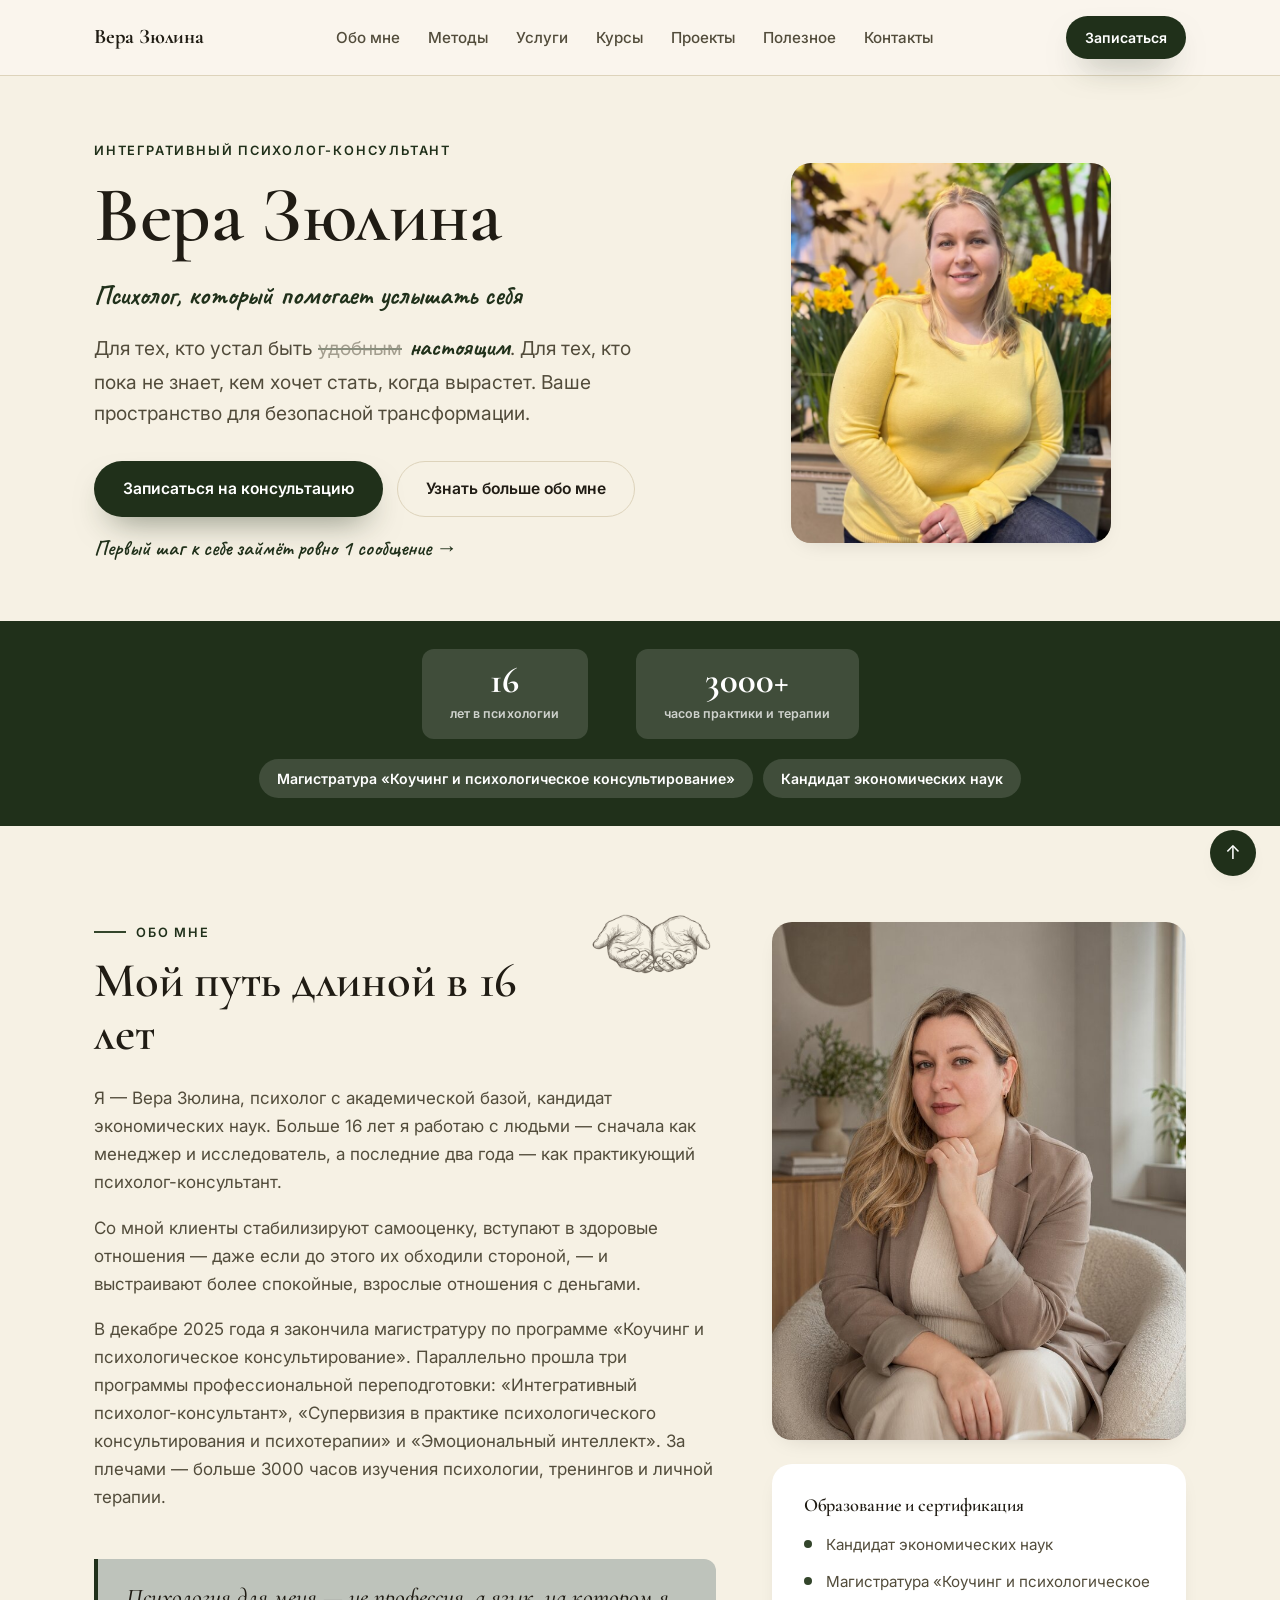
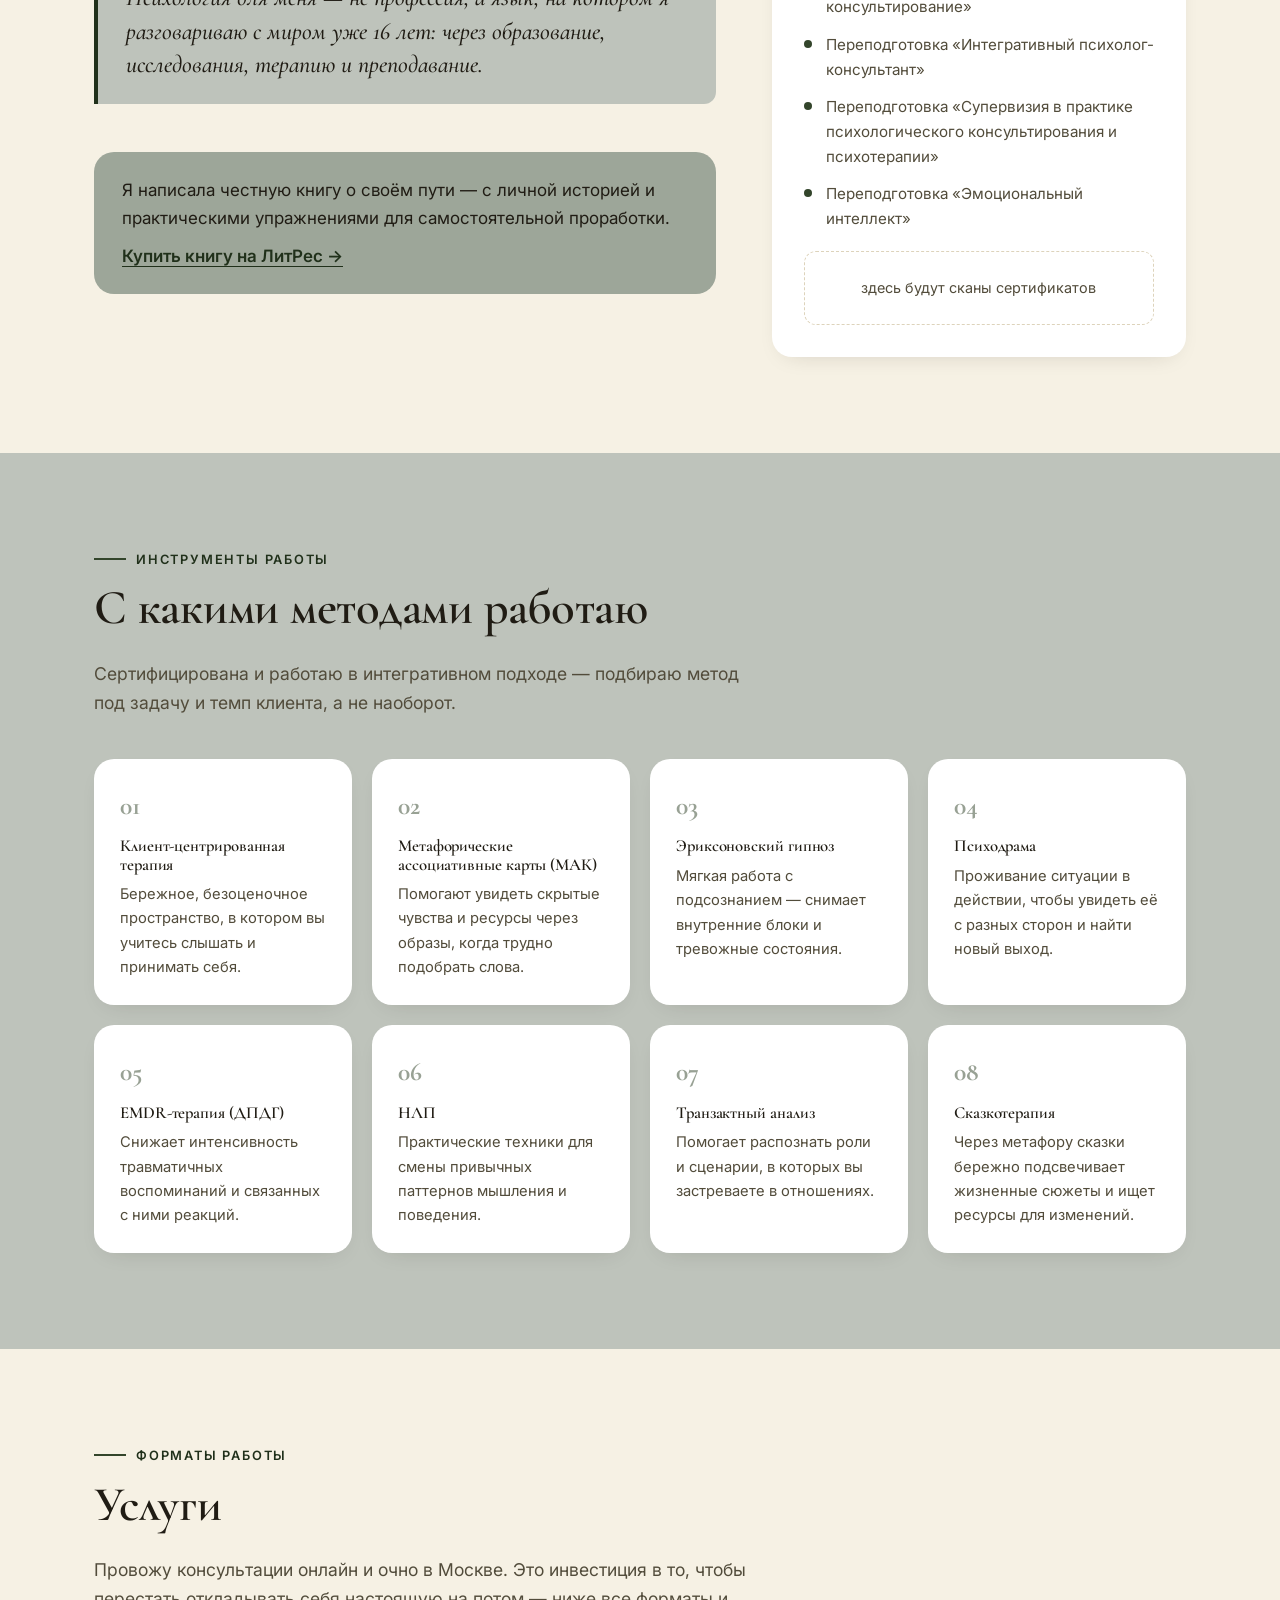
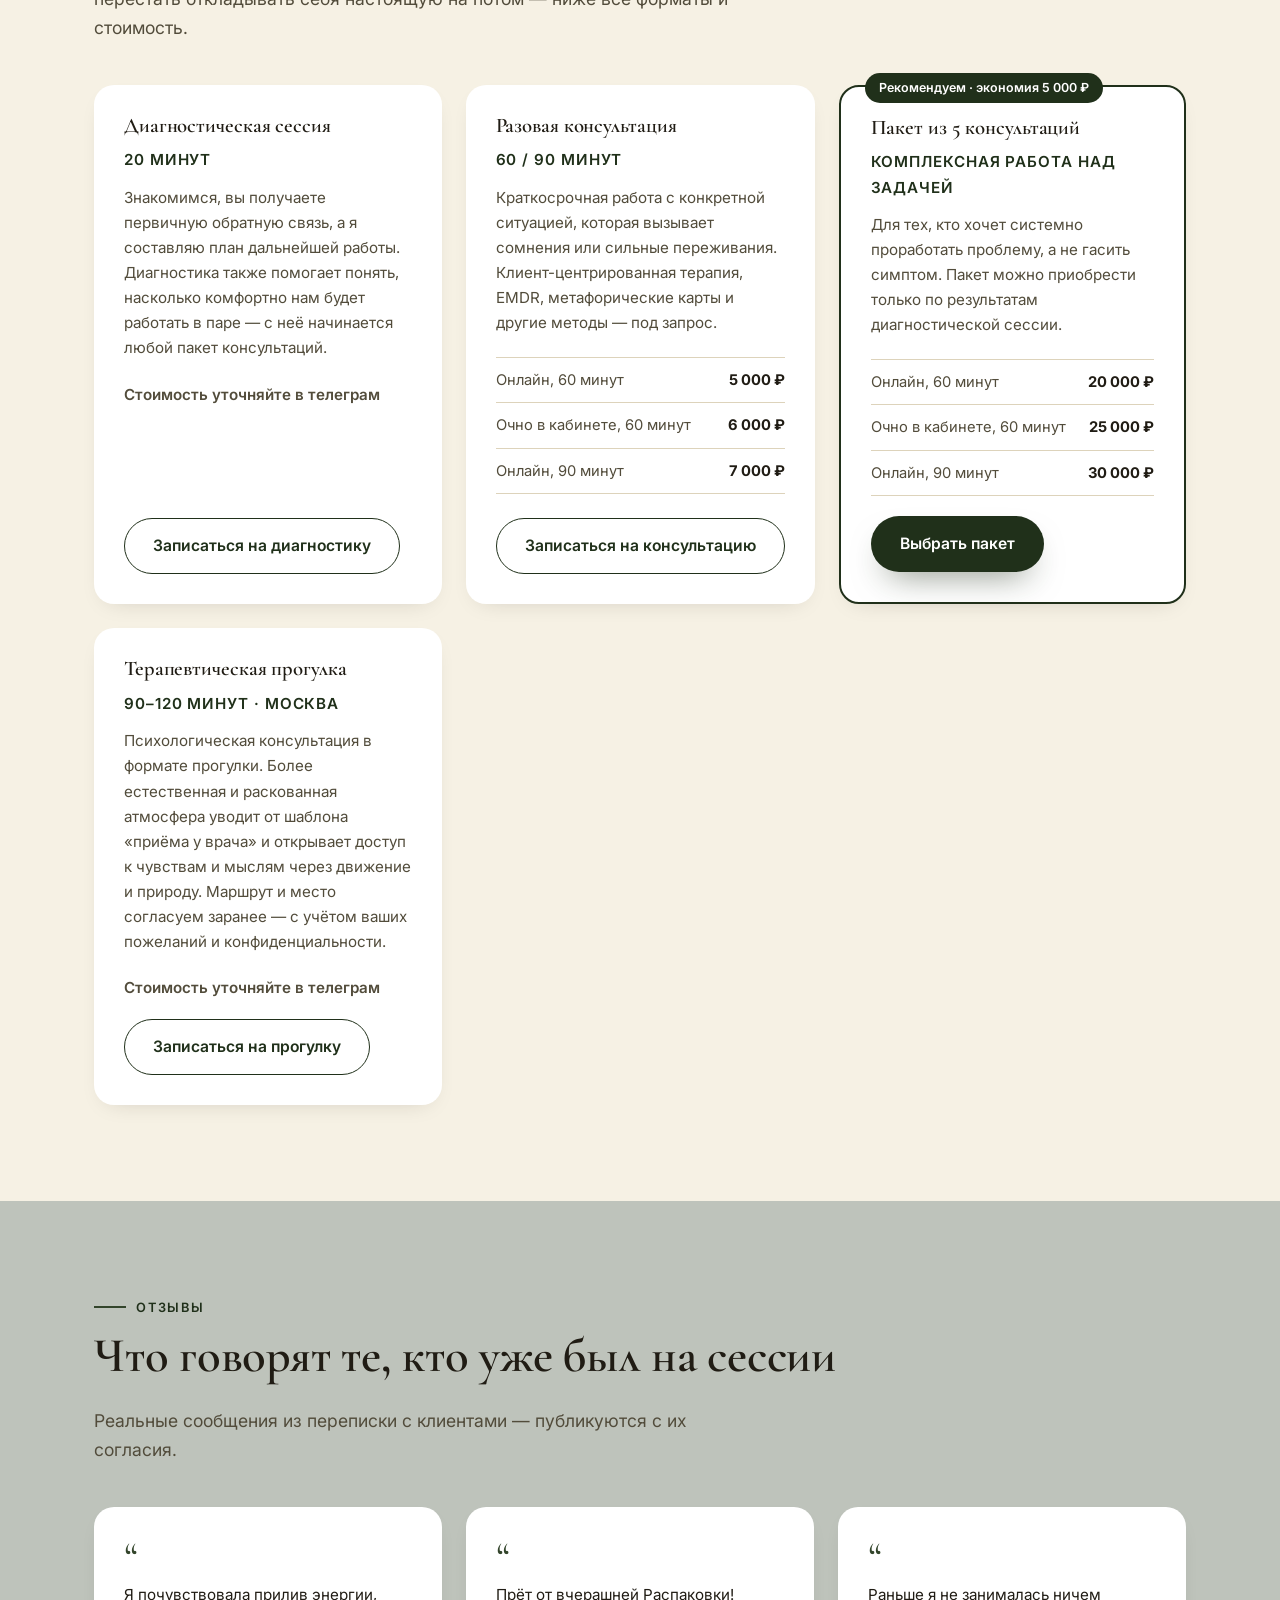
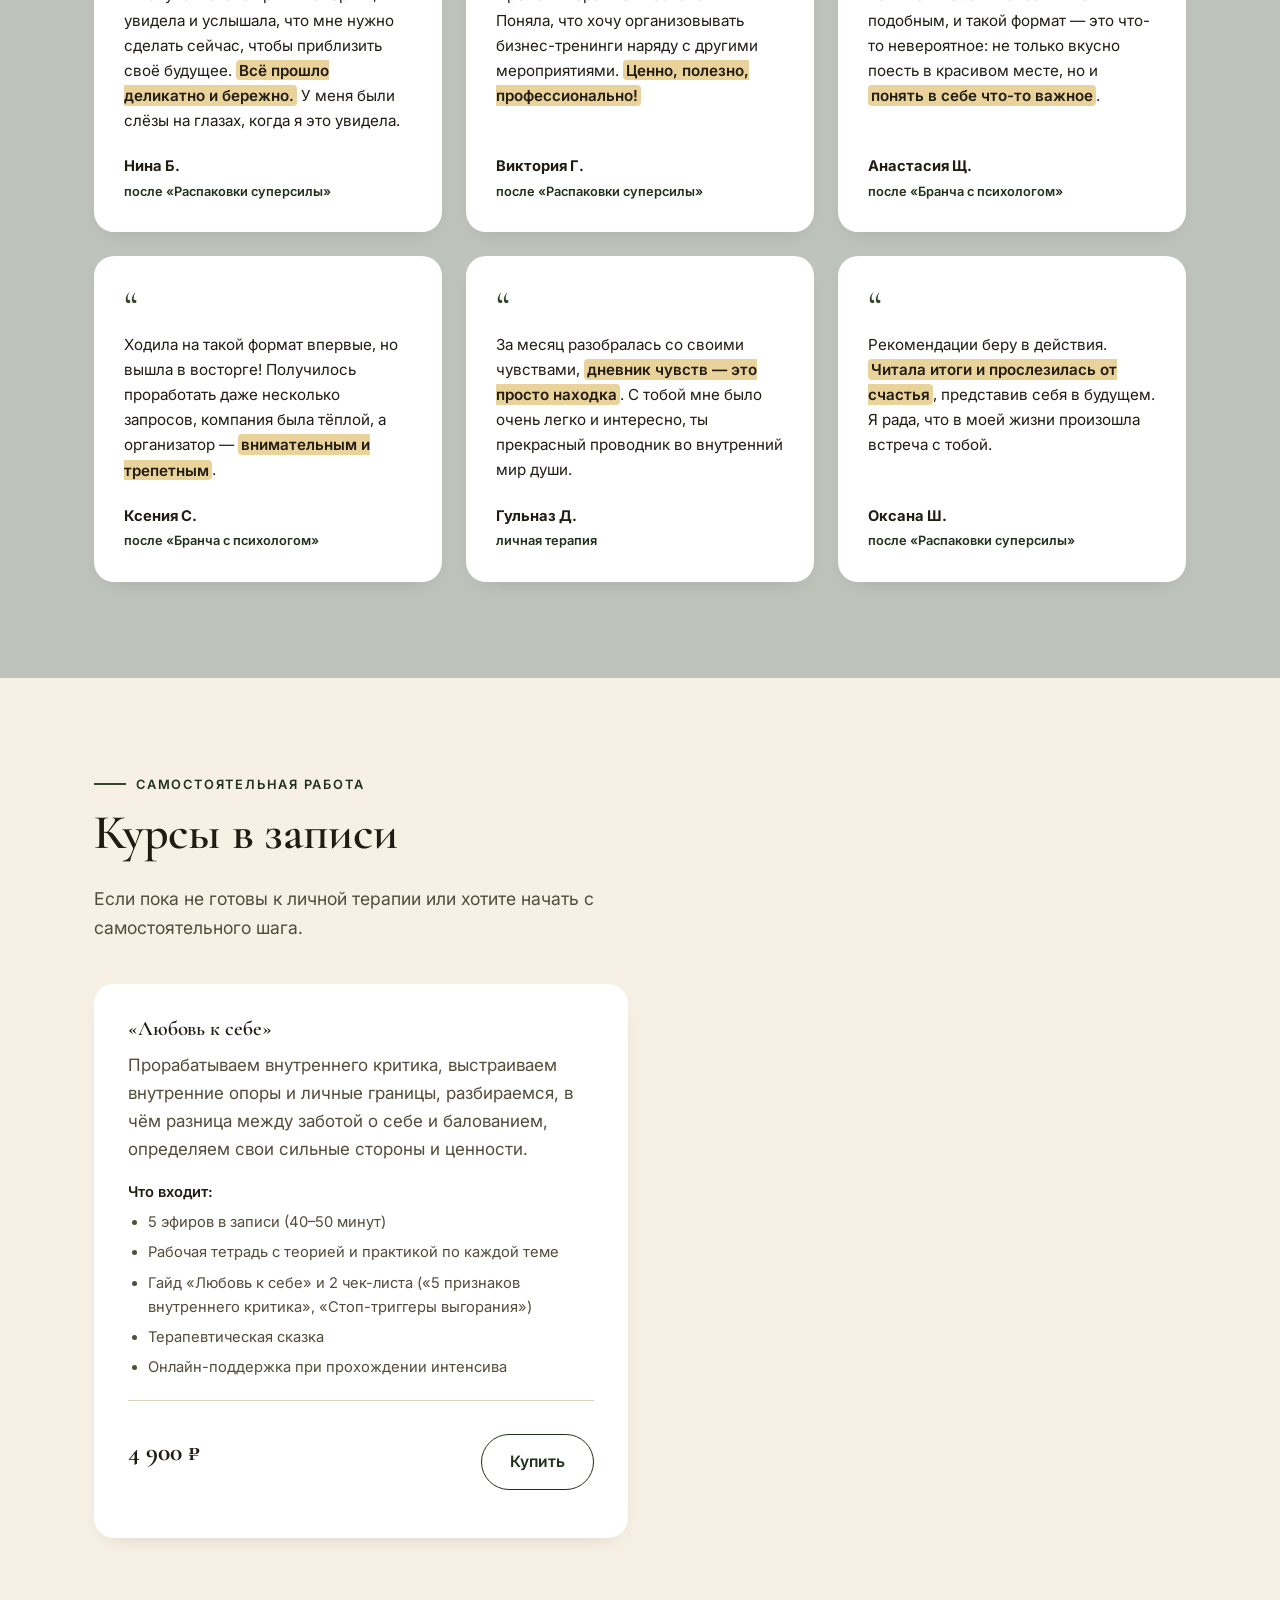
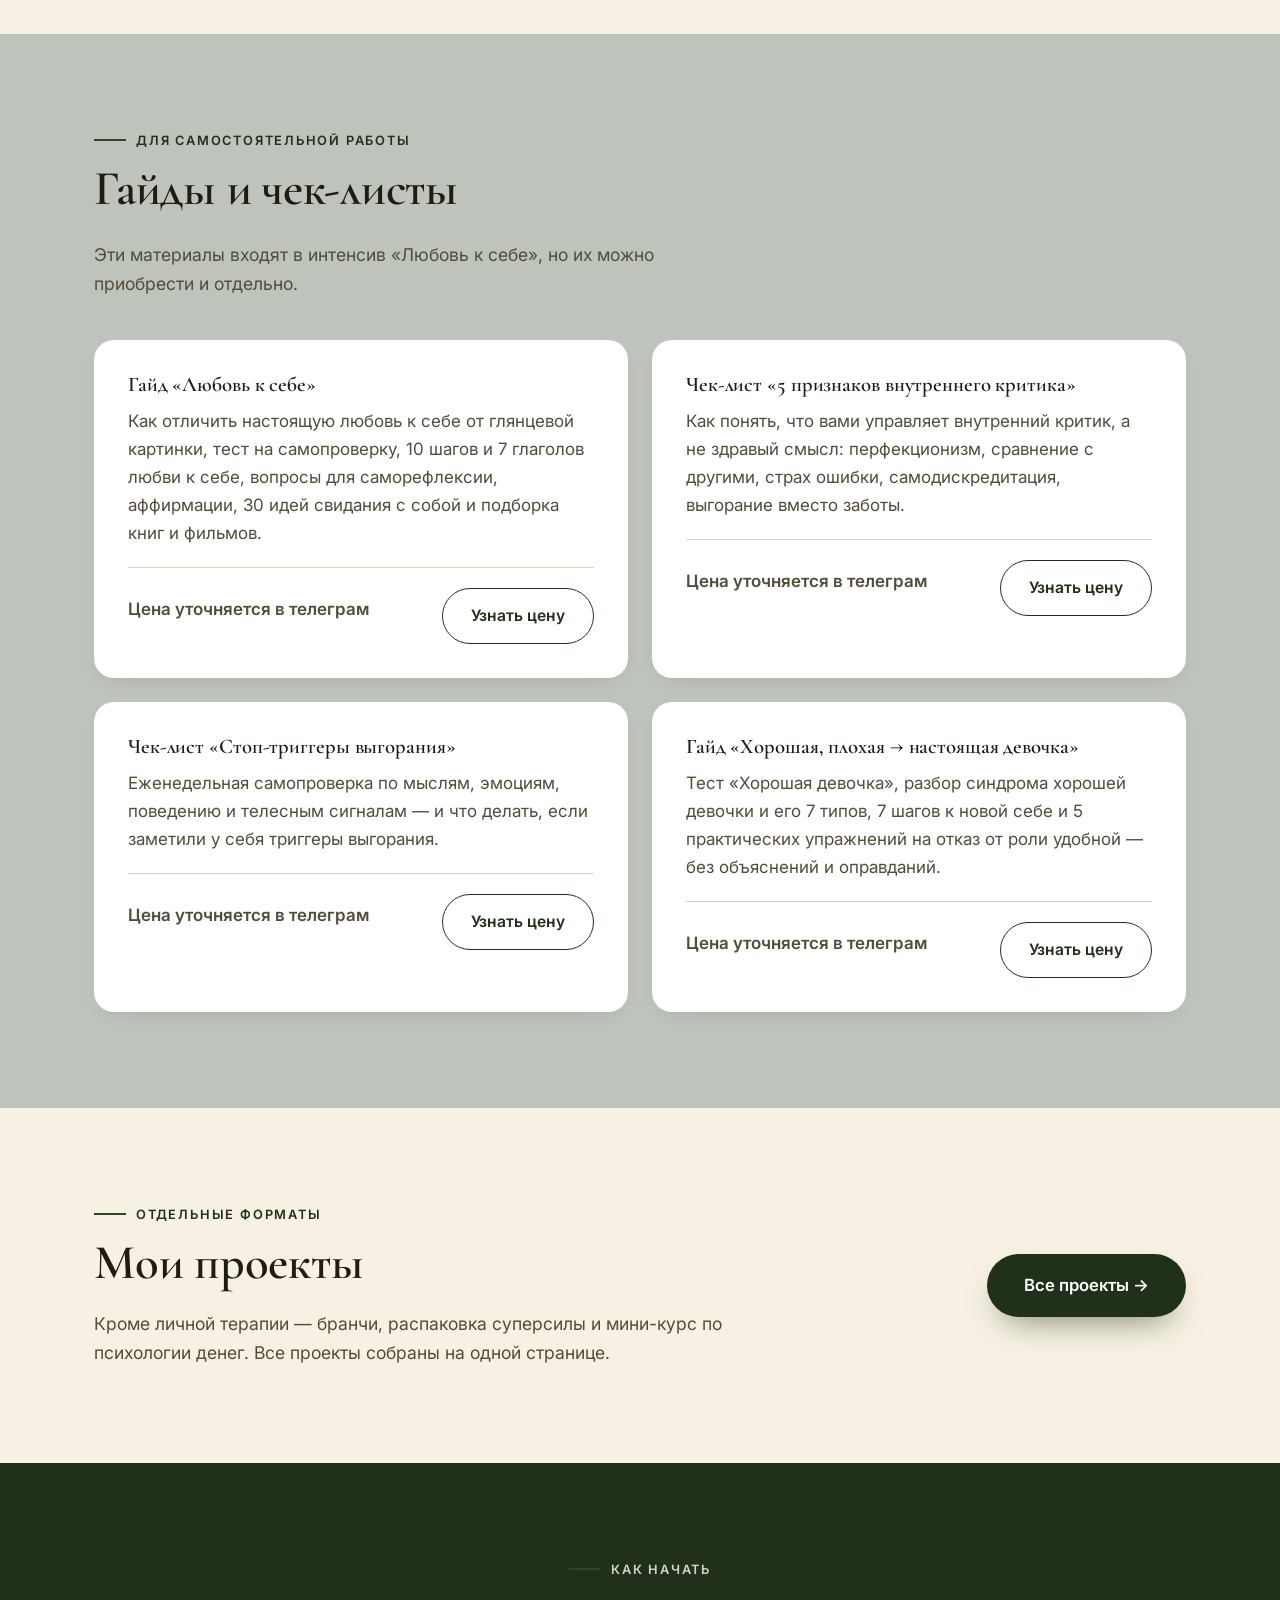
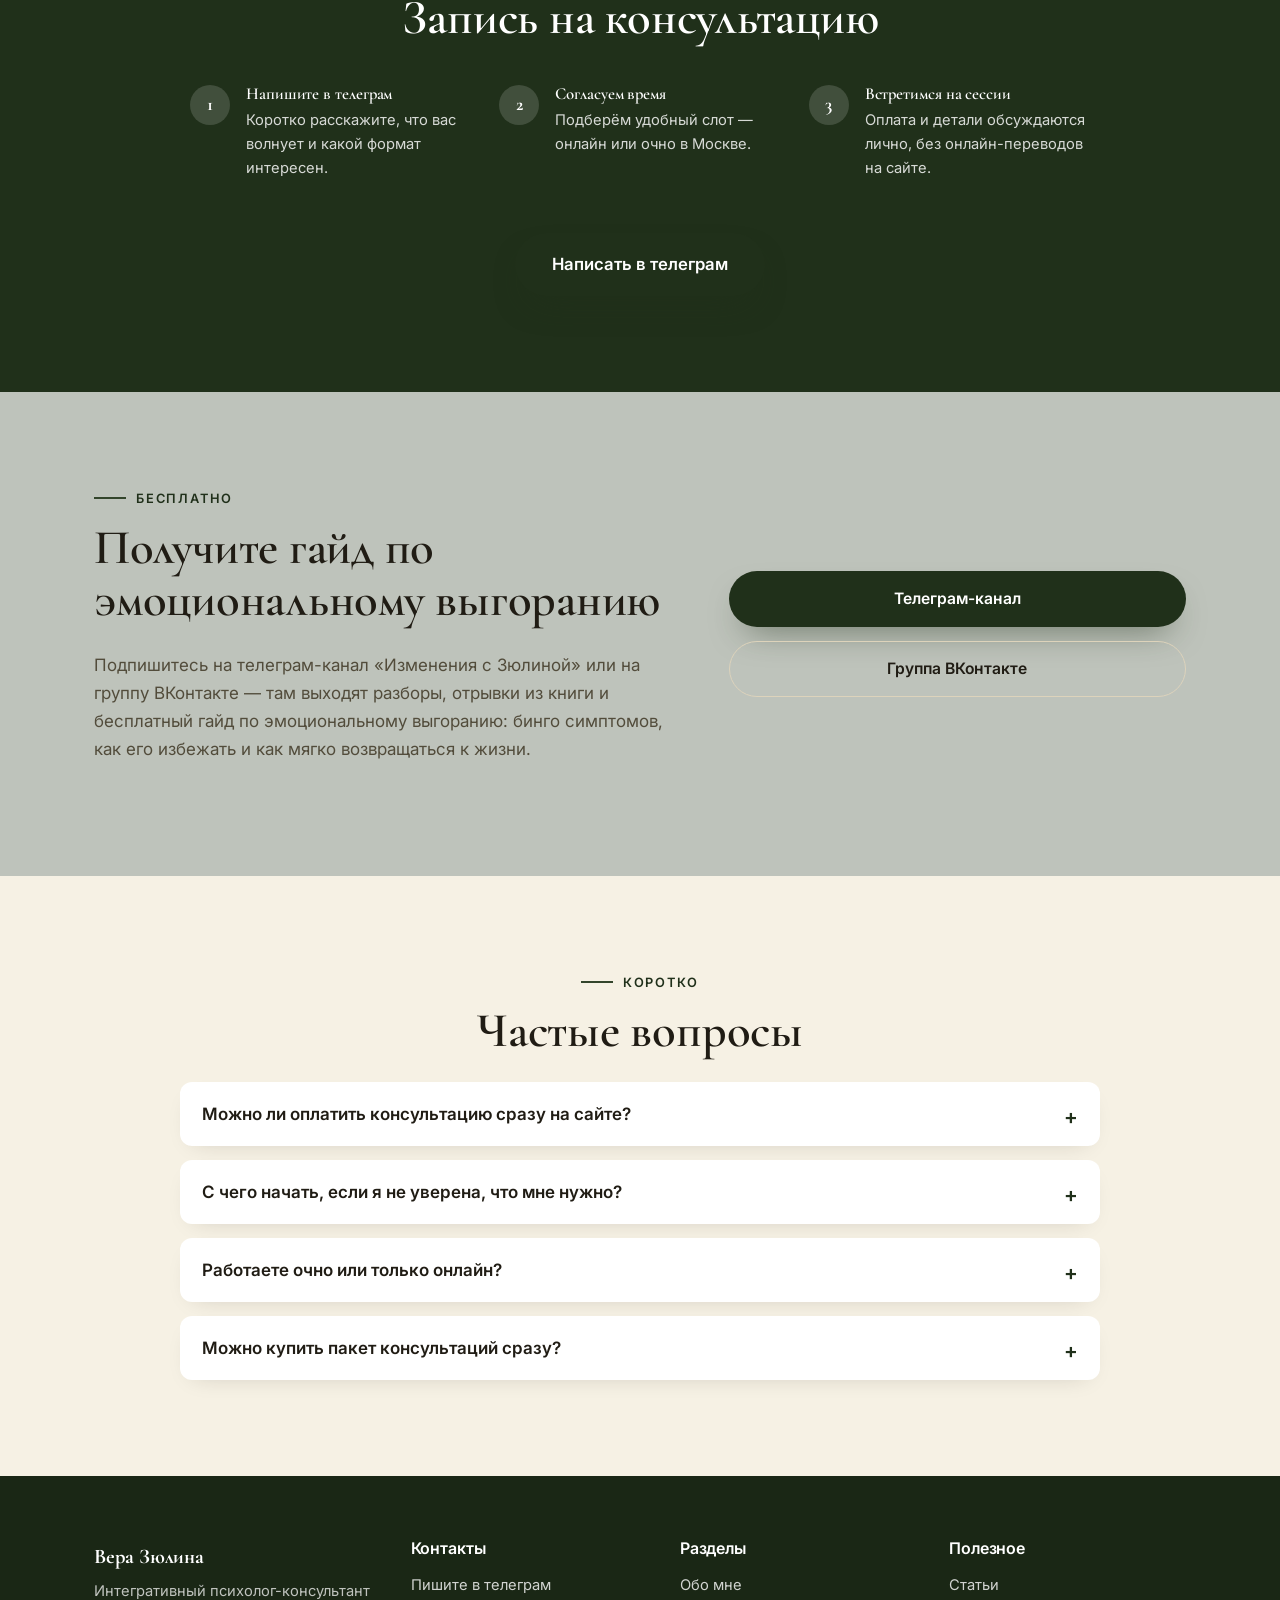
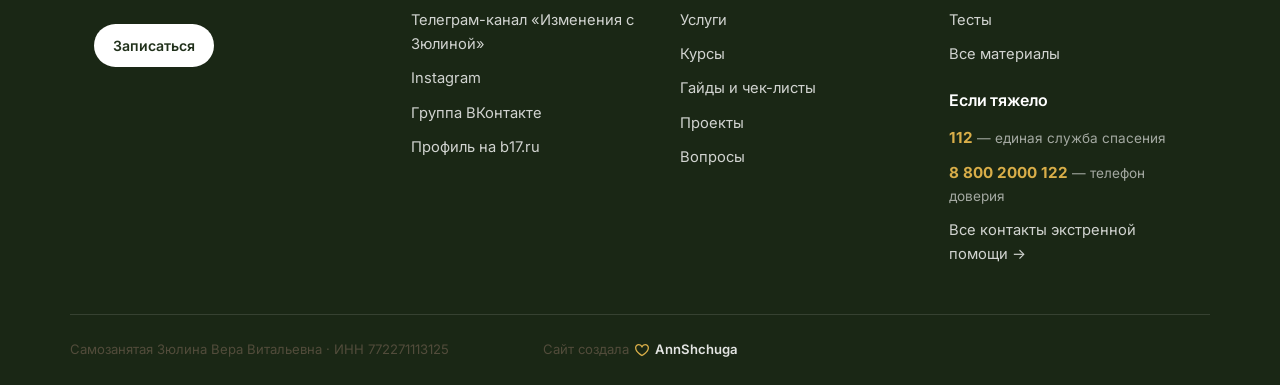
==== index.html @ 2ebc5155 "Adopt structural moves from Alexander Bortnyak's site, in our palette Client's favorite reference (a" ====
<!DOCTYPE html>
<html lang="ru">
<head>
<meta charset="UTF-8">
<meta name="viewport" content="width=device-width, initial-scale=1.0">
<title>Вера Зюлина — интегративный психолог-консультант</title>
<meta name="description" content="Вера Зюлина — интегративный психолог-консультант. Для тех, кто устал быть удобным и хочет быть настоящим. Консультации, курсы, бранчи с психологом.">
<link rel="icon" href="data:image/svg+xml,%3Csvg xmlns='http://www.w3.org/2000/svg' viewBox='0 0 64 64'%3E%3Ccircle cx='32' cy='32' r='32' fill='%23b9c2a7'/%3E%3Ctext x='32' y='42' font-family='Georgia,serif' font-size='26' fill='%233f3629' text-anchor='middle'%3E%D0%92%D0%97%3C/text%3E%3C/svg%3E">
<link rel="preconnect" href="https://fonts.googleapis.com">
<link rel="preconnect" href="https://fonts.gstatic.com" crossorigin>
<link href="https://fonts.googleapis.com/css2?family=Cormorant+Garamond:ital,wght@0,400;0,500;0,600;0,700;1,400;1,500;1,600&family=Inter:wght@400;500;600;700;800&family=Caveat:wght@500;600;700&display=swap" rel="stylesheet">
<link rel="stylesheet" href="css/style.css">
</head>
<body>
<span id="top" aria-hidden="true"></span>

<a class="skip-link" href="#main">Перейти к содержанию</a>

<header class="site-header">
  <div class="wrap header-inner">
    <a class="logo" href="#top">Вера Зюлина</a>

    <nav class="main-nav" id="mainNav">
      <a href="#about">Обо мне</a>
      <a href="#methods">Методы</a>
      <a href="#services">Услуги</a>
      <a href="#courses">Курсы</a>
      <a href="projects/">Проекты</a>
      <a href="useful/">Полезное</a>
      <a href="#contacts">Контакты</a>
    </nav>

    <a class="btn btn-primary btn-small header-cta" href="https://t.me/vera_ziulina" target="_blank" rel="noopener">Записаться</a>

    <button class="nav-toggle" id="navToggle" aria-label="Открыть меню" aria-expanded="false" aria-controls="mainNav">
      <span></span><span></span><span></span>
    </button>
  </div>
</header>

<main id="main">

  <!-- HERO -->
  <section class="hero">
    <div class="wrap hero-inner">
      <div class="hero-text">
        <p class="eyebrow">Интегративный психолог-консультант</p>
        <h1>Вера Зюлина</h1>
        <p class="hero-subtitle">Психолог, который помогает услышать себя</p>
        <p class="hero-lead">
          Для тех, кто устал быть <s class="word-strike">удобным</s>
          <span class="word-handwritten">настоящим</span>.
          Для тех, кто пока не знает, кем хочет стать, когда вырастет.
          Ваше пространство для безопасной трансформации.
        </p>
        <div class="hero-actions">
          <a class="btn btn-primary" href="https://t.me/vera_ziulina" target="_blank" rel="noopener">Записаться на консультацию</a>
          <a class="btn btn-ghost" href="#about">Узнать больше обо мне</a>
        </div>
        <p class="hero-micro">Первый шаг к себе займёт ровно 1 сообщение →</p>
      </div>
      <div class="hero-visual" aria-hidden="true">
        <div class="hero-blob"></div>
        <div class="hero-photo-frame">
          <img class="hero-photo" src="img/vera-hero.jpg" alt="Вера Зюлина">
        </div>
      </div>
    </div>

    <div class="trust-strip">
      <div class="wrap trust-inner">
        <div class="stat-item">
          <span class="stat-num">16</span>
          <span class="stat-label">лет в психологии</span>
        </div>
        <div class="stat-item">
          <span class="stat-num">3000+</span>
          <span class="stat-label">часов практики и терапии</span>
        </div>
        <div class="trust-credentials">
          <span>Магистратура «Коучинг и психологическое консультирование»</span>
          <span>Кандидат экономических наук</span>
        </div>
      </div>
    </div>
  </section>

  <!-- ABOUT -->
  <section class="section" id="about">
    <div class="wrap about-grid">
      <div class="about-text">
        <img src="img/illustrations/hands.png" alt="" class="section-illustration" aria-hidden="true">
        <p class="section-eyebrow">Обо мне</p>
        <h2>Мой путь длиной в 16 лет</h2>
        <p>
          Я — Вера Зюлина, психолог с академической базой, кандидат экономических наук.
          Больше 16 лет я работаю с людьми — сначала как менеджер и исследователь,
          а последние два года — как практикующий психолог-консультант.
        </p>
        <p>
          Со мной клиенты стабилизируют самооценку, вступают в здоровые отношения — даже если
          до этого их обходили стороной, — и выстраивают более спокойные, взрослые отношения
          с деньгами.
        </p>
        <p>
          В декабре 2025 года я закончила магистратуру по программе «Коучинг и психологическое
          консультирование». Параллельно прошла три программы профессиональной переподготовки:
          «Интегративный психолог-консультант», «Супервизия в практике психологического
          консультирования и психотерапии» и «Эмоциональный интеллект». За плечами — больше
          3000 часов изучения психологии, тренингов и личной терапии.
        </p>

        <blockquote class="pull-quote">
          Психология для меня — не профессия, а язык, на котором я разговариваю с миром
          уже 16 лет: через образование, исследования, терапию и преподавание.
        </blockquote>

        <div class="book-teaser">
          <p>
            Я написала честную книгу о своём пути — с личной историей и практическими
            упражнениями для самостоятельной проработки.
          </p>
          <a href="https://litres.ru/74258252" target="_blank" rel="noopener">Купить книгу на ЛитРес →</a>
        </div>
      </div>

      <aside class="about-side">
        <div class="about-photo">
          <img src="img/vera-about.jpg" alt="Вера Зюлина">
        </div>
        <div class="side-card">
          <h3>Образование и сертификация</h3>
          <ul class="cred-list">
            <li>Кандидат экономических наук</li>
            <li>Магистратура «Коучинг и психологическое консультирование»</li>
            <li>Переподготовка «Интегративный психолог-консультант»</li>
            <li>Переподготовка «Супервизия в практике психологического консультирования и психотерапии»</li>
            <li>Переподготовка «Эмоциональный интеллект»</li>
          </ul>
          <div class="cert-placeholder">
            здесь будут сканы сертификатов
          </div>
        </div>
      </aside>
    </div>
  </section>

  <!-- METHODS -->
  <section class="section section-alt" id="methods">
    <div class="wrap">
      <p class="section-eyebrow">Инструменты работы</p>
      <h2>С какими методами работаю</h2>
      <p class="section-lead">
        Сертифицирована и работаю в интегративном подходе — подбираю метод под задачу
        и темп клиента, а не наоборот.
      </p>

      <div class="methods-grid">
        <div class="method-card">
          <h3>Клиент-центрированная терапия</h3>
          <p>Бережное, безоценочное пространство, в котором вы учитесь слышать и принимать себя.</p>
        </div>
        <div class="method-card">
          <h3>Метафорические ассоциативные карты (МАК)</h3>
          <p>Помогают увидеть скрытые чувства и ресурсы через образы, когда трудно подобрать слова.</p>
        </div>
        <div class="method-card">
          <h3>Эриксоновский гипноз</h3>
          <p>Мягкая работа с подсознанием — снимает внутренние блоки и тревожные состояния.</p>
        </div>
        <div class="method-card">
          <h3>Психодрама</h3>
          <p>Проживание ситуации в действии, чтобы увидеть её с разных сторон и найти новый выход.</p>
        </div>
        <div class="method-card">
          <h3>EMDR-терапия (ДПДГ)</h3>
          <p>Снижает интенсивность травматичных воспоминаний и связанных с ними реакций.</p>
        </div>
        <div class="method-card">
          <h3>НЛП</h3>
          <p>Практические техники для смены привычных паттернов мышления и поведения.</p>
        </div>
        <div class="method-card">
          <h3>Транзактный анализ</h3>
          <p>Помогает распознать роли и сценарии, в которых вы застреваете в отношениях.</p>
        </div>
        <div class="method-card">
          <h3>Сказкотерапия</h3>
          <p>Через метафору сказки бережно подсвечивает жизненные сюжеты и ищет ресурсы для изменений.</p>
        </div>
      </div>
    </div>
  </section>

  <!-- SERVICES -->
  <section class="section" id="services">
    <div class="wrap">
      <p class="section-eyebrow">Форматы работы</p>
      <h2>Услуги</h2>
      <p class="section-lead">
        Провожу консультации онлайн и очно в Москве. Это инвестиция в то, чтобы
        перестать откладывать себя настоящую на потом — ниже все форматы и стоимость.
      </p>

      <div class="services-grid">

        <article class="service-card">
          <h3>Диагностическая сессия</h3>
          <p class="service-meta">20 минут</p>
          <p>
            Знакомимся, вы получаете первичную обратную связь, а я составляю план дальнейшей
            работы. Диагностика также помогает понять, насколько комфортно нам будет работать
            в паре — с неё начинается любой пакет консультаций.
          </p>
          <p class="service-price">Стоимость уточняйте в телеграм</p>
          <a class="btn btn-outline" href="https://t.me/vera_ziulina" target="_blank" rel="noopener">Записаться на диагностику</a>
        </article>

        <article class="service-card">
          <h3>Разовая консультация</h3>
          <p class="service-meta">60 / 90 минут</p>
          <p>
            Краткосрочная работа с конкретной ситуацией, которая вызывает сомнения или сильные
            переживания. Клиент-центрированная терапия, EMDR, метафорические карты и другие
            методы — под запрос.
          </p>
          <ul class="price-list">
            <li><span>Онлайн, 60 минут</span><strong>5 000 ₽</strong></li>
            <li><span>Очно в кабинете, 60 минут</span><strong>6 000 ₽</strong></li>
            <li><span>Онлайн, 90 минут</span><strong>7 000 ₽</strong></li>
          </ul>
          <a class="btn btn-outline" href="https://t.me/vera_ziulina" target="_blank" rel="noopener">Записаться на консультацию</a>
        </article>

        <article class="service-card featured">
          <span class="badge">Рекомендуем · экономия 5 000 ₽</span>
          <h3>Пакет из 5 консультаций</h3>
          <p class="service-meta">Комплексная работа над задачей</p>
          <p>
            Для тех, кто хочет системно проработать проблему, а не гасить симптом.
            Пакет можно приобрести только по результатам диагностической сессии.
          </p>
          <ul class="price-list">
            <li><span>Онлайн, 60 минут</span><strong>20 000 ₽</strong></li>
            <li><span>Очно в кабинете, 60 минут</span><strong>25 000 ₽</strong></li>
            <li><span>Онлайн, 90 минут</span><strong>30 000 ₽</strong></li>
          </ul>
          <a class="btn btn-primary" href="https://t.me/vera_ziulina" target="_blank" rel="noopener">Выбрать пакет</a>
        </article>

        <article class="service-card">
          <h3>Терапевтическая прогулка</h3>
          <p class="service-meta">90–120 минут · Москва</p>
          <p>
            Психологическая консультация в формате прогулки. Более естественная и раскованная
            атмосфера уводит от шаблона «приёма у врача» и открывает доступ к чувствам и мыслям
            через движение и природу. Маршрут и место согласуем заранее — с учётом ваших
            пожеланий и конфиденциальности.
          </p>
          <p class="service-price">Стоимость уточняйте в телеграм</p>
          <a class="btn btn-outline" href="https://t.me/vera_ziulina" target="_blank" rel="noopener">Записаться на прогулку</a>
        </article>

      </div>
    </div>
  </section>

  <!-- TESTIMONIALS -->
  <section class="section section-alt" id="testimonials">
    <div class="wrap">
      <p class="section-eyebrow">Отзывы</p>
      <h2>Что говорят те, кто уже был на сессии</h2>
      <p class="section-lead">
        Реальные сообщения из переписки с клиентами — публикуются с их согласия.
      </p>

      <div class="testimonials-grid">

        <article class="testimonial-card">
          <p>
            Я почувствовала прилив энергии, увидела и услышала, что мне нужно сделать
            сейчас, чтобы приблизить своё будущее. <mark class="quote-highlight">Всё прошло деликатно
            и бережно.</mark> У меня были слёзы на глазах, когда я это увидела.
          </p>
          <span class="testimonial-author">Нина Б.</span>
          <span class="testimonial-tag">после «Распаковки суперсилы»</span>
        </article>

        <article class="testimonial-card">
          <p>
            Прёт от вчерашней Распаковки! Поняла, что хочу организовывать бизнес-тренинги
            наряду с другими мероприятиями. <mark class="quote-highlight">Ценно, полезно,
            профессионально!</mark>
          </p>
          <span class="testimonial-author">Виктория Г.</span>
          <span class="testimonial-tag">после «Распаковки суперсилы»</span>
        </article>

        <article class="testimonial-card">
          <p>
            Раньше я не занималась ничем подобным, и такой формат — это что-то невероятное:
            не только вкусно поесть в красивом месте, но и <mark class="quote-highlight">понять
            в себе что-то важное</mark>.
          </p>
          <span class="testimonial-author">Анастасия Щ.</span>
          <span class="testimonial-tag">после «Бранча с психологом»</span>
        </article>

        <article class="testimonial-card">
          <p>
            Ходила на такой формат впервые, но вышла в восторге! Получилось проработать
            даже несколько запросов, компания была тёплой, а организатор — <mark class="quote-highlight">внимательным
            и трепетным</mark>.
          </p>
          <span class="testimonial-author">Ксения С.</span>
          <span class="testimonial-tag">после «Бранча с психологом»</span>
        </article>

        <article class="testimonial-card">
          <p>
            За месяц разобралась со своими чувствами, <mark class="quote-highlight">дневник чувств
            — это просто находка</mark>. С тобой мне было очень легко и интересно, ты прекрасный
            проводник во внутренний мир души.
          </p>
          <span class="testimonial-author">Гульназ Д.</span>
          <span class="testimonial-tag">личная терапия</span>
        </article>

        <article class="testimonial-card">
          <p>
            Рекомендации беру в действия. <mark class="quote-highlight">Читала итоги и прослезилась
            от счастья</mark>, представив себя в будущем. Я рада, что в моей жизни произошла встреча
            с тобой.
          </p>
          <span class="testimonial-author">Оксана Ш.</span>
          <span class="testimonial-tag">после «Распаковки суперсилы»</span>
        </article>

      </div>
    </div>
  </section>

  <!-- COURSES -->
  <section class="section" id="courses">
    <div class="wrap">
      <p class="section-eyebrow">Самостоятельная работа</p>
      <h2>Курсы в записи</h2>
      <p class="section-lead">
        Если пока не готовы к личной терапии или хотите начать с самостоятельного шага.
      </p>

      <div class="courses-grid">
        <article class="course-card">
          <h3>«Любовь к себе»</h3>
          <p>
            Прорабатываем внутреннего критика, выстраиваем внутренние опоры и личные границы,
            разбираемся, в чём разница между заботой о себе и балованием, определяем свои
            сильные стороны и ценности.
          </p>
          <p class="course-includes-label">Что входит:</p>
          <ul class="course-includes">
            <li>5 эфиров в записи (40–50 минут)</li>
            <li>Рабочая тетрадь с теорией и практикой по каждой теме</li>
            <li>Гайд «Любовь к себе» и 2 чек-листа («5 признаков внутреннего критика», «Стоп-триггеры выгорания»)</li>
            <li>Терапевтическая сказка</li>
            <li>Онлайн-поддержка при прохождении интенсива</li>
          </ul>
          <div class="course-footer">
            <span class="service-price service-price-accent">4 900 ₽</span>
            <a class="btn btn-outline" href="https://t.me/vera_ziulina" target="_blank" rel="noopener">Купить</a>
          </div>
        </article>
      </div>
    </div>
  </section>

  <!-- MATERIALS -->
  <section class="section section-alt" id="materials">
    <div class="wrap">
      <p class="section-eyebrow">Для самостоятельной работы</p>
      <h2>Гайды и чек-листы</h2>
      <p class="section-lead">
        Эти материалы входят в интенсив «Любовь к себе», но их можно приобрести и отдельно.
      </p>

      <div class="courses-grid">
        <article class="course-card">
          <h3>Гайд «Любовь к себе»</h3>
          <p>
            Как отличить настоящую любовь к себе от глянцевой картинки, тест на самопроверку,
            10 шагов и 7 глаголов любви к себе, вопросы для саморефлексии, аффирмации,
            30 идей свидания с собой и подборка книг и фильмов.
          </p>
          <div class="course-footer">
            <span class="service-price">Цена уточняется в телеграм</span>
            <a class="btn btn-outline" href="https://t.me/vera_ziulina" target="_blank" rel="noopener">Узнать цену</a>
          </div>
        </article>

        <article class="course-card">
          <h3>Чек-лист «5 признаков внутреннего критика»</h3>
          <p>
            Как понять, что вами управляет внутренний критик, а не здравый смысл: перфекционизм,
            сравнение с другими, страх ошибки, самодискредитация, выгорание вместо заботы.
          </p>
          <div class="course-footer">
            <span class="service-price">Цена уточняется в телеграм</span>
            <a class="btn btn-outline" href="https://t.me/vera_ziulina" target="_blank" rel="noopener">Узнать цену</a>
          </div>
        </article>

        <article class="course-card">
          <h3>Чек-лист «Стоп-триггеры выгорания»</h3>
          <p>
            Еженедельная самопроверка по мыслям, эмоциям, поведению и телесным сигналам —
            и что делать, если заметили у себя триггеры выгорания.
          </p>
          <div class="course-footer">
            <span class="service-price">Цена уточняется в телеграм</span>
            <a class="btn btn-outline" href="https://t.me/vera_ziulina" target="_blank" rel="noopener">Узнать цену</a>
          </div>
        </article>

        <article class="course-card">
          <h3>Гайд «Хорошая, плохая → настоящая девочка»</h3>
          <p>
            Тест «Хорошая девочка», разбор синдрома хорошей девочки и его 7 типов,
            7 шагов к новой себе и 5 практических упражнений на отказ от роли
            удобной — без объяснений и оправданий.
          </p>
          <div class="course-footer">
            <span class="service-price">Цена уточняется в телеграм</span>
            <a class="btn btn-outline" href="https://t.me/vera_ziulina" target="_blank" rel="noopener">Узнать цену</a>
          </div>
        </article>
      </div>
    </div>
  </section>

  <!-- PROJECTS -->
  <section class="section" id="projects">
    <div class="wrap projects-teaser-inner">
      <div>
        <p class="section-eyebrow">Отдельные форматы</p>
        <h2>Мои проекты</h2>
        <p class="section-lead">
          Кроме личной терапии — бранчи, распаковка суперсилы и мини-курс по психологии
          денег. Все проекты собраны на одной странице.
        </p>
      </div>
      <a class="btn btn-primary btn-large" href="projects/">Все проекты →</a>
    </div>
  </section>

  <!-- BOOKING -->
  <section class="section booking-section">
    <div class="wrap booking-inner">
      <p class="section-eyebrow">Как начать</p>
      <h2>Запись на консультацию</h2>
      <ol class="steps">
        <li>
          <span class="step-num">1</span>
          <div><h3>Напишите в телеграм</h3><p>Коротко расскажите, что вас волнует и какой формат интересен.</p></div>
        </li>
        <li>
          <span class="step-num">2</span>
          <div><h3>Согласуем время</h3><p>Подберём удобный слот — онлайн или очно в Москве.</p></div>
        </li>
        <li>
          <span class="step-num">3</span>
          <div><h3>Встретимся на сессии</h3><p>Оплата и детали обсуждаются лично, без онлайн-переводов на сайте.</p></div>
        </li>
      </ol>
      <a class="btn btn-primary btn-large" href="https://t.me/vera_ziulina" target="_blank" rel="noopener">Написать в телеграм</a>
    </div>
  </section>

  <!-- LEAD MAGNET -->
  <section class="section section-alt">
    <div class="wrap lead-magnet-inner">
      <div>
        <p class="section-eyebrow">Бесплатно</p>
        <h2>Получите гайд по эмоциональному выгоранию</h2>
        <p>
          Подпишитесь на телеграм-канал «Изменения с Зюлиной» или на группу ВКонтакте —
          там выходят разборы, отрывки из книги и бесплатный гайд по эмоциональному
          выгоранию: бинго симптомов, как его избежать и как мягко возвращаться к жизни.
        </p>
      </div>
      <div class="lead-magnet-actions">
        <a class="btn btn-primary" href="https://t.me/changes_with_ziulina" target="_blank" rel="noopener">Телеграм-канал</a>
        <a class="btn btn-ghost" href="https://vk.com/vera_ziulina_psy?from=groups" target="_blank" rel="noopener">Группа ВКонтакте</a>
      </div>
    </div>
  </section>

  <!-- FAQ -->
  <section class="section" id="faq">
    <div class="wrap">
      <p class="section-eyebrow">Коротко</p>
      <h2>Частые вопросы</h2>

      <div class="faq-list">
        <details class="faq-item">
          <summary>Можно ли оплатить консультацию сразу на сайте?</summary>
          <p>Нет, онлайн-оплаты на сайте нет. Все детали, включая оплату, мы обсуждаем лично в переписке.</p>
        </details>
        <details class="faq-item">
          <summary>С чего начать, если я не уверена, что мне нужно?</summary>
          <p>С диагностической сессии на 20 минут — она как раз для того, чтобы разобраться, что происходит, и понять, подходит ли вам формат работы со мной.</p>
        </details>
        <details class="faq-item">
          <summary>Работаете очно или только онлайн?</summary>
          <p>И так, и так. Очные консультации и терапевтические прогулки проходят в Москве, онлайн-формат доступен из любого города.</p>
        </details>
        <details class="faq-item">
          <summary>Можно купить пакет консультаций сразу?</summary>
          <p>Пакет из 5 консультаций доступен только по результатам диагностической сессии — так мы убедимся, что формат вам подходит.</p>
        </details>
      </div>
    </div>
  </section>

</main>

<footer class="site-footer" id="contacts">
  <div class="wrap footer-inner">
    <div class="footer-col">
      <p class="logo footer-logo">Вера Зюлина</p>
      <p class="footer-tagline">Интегративный психолог-консультант</p>
      <a class="btn btn-primary btn-small" href="https://t.me/vera_ziulina" target="_blank" rel="noopener">Записаться</a>
    </div>

    <div class="footer-col">
      <h3>Контакты</h3>
      <ul class="footer-links">
        <li><a href="https://t.me/vera_ziulina" target="_blank" rel="noopener">Пишите в телеграм</a></li>
        <li><a href="https://t.me/changes_with_ziulina" target="_blank" rel="noopener">Телеграм-канал «Изменения с Зюлиной»</a></li>
        <li><a href="https://www.instagram.com/vera_ziulina" target="_blank" rel="noopener">Instagram</a></li>
        <li><a href="https://vk.com/vera_ziulina_psy?from=groups" target="_blank" rel="noopener">Группа ВКонтакте</a></li>
        <li><a href="https://www.b17.ru/id880358/?prt=880358" target="_blank" rel="noopener">Профиль на b17.ru</a></li>
      </ul>
    </div>

    <div class="footer-col">
      <h3>Разделы</h3>
      <ul class="footer-links">
        <li><a href="#about">Обо мне</a></li>
        <li><a href="#services">Услуги</a></li>
        <li><a href="#courses">Курсы</a></li>
        <li><a href="#materials">Гайды и чек-листы</a></li>
        <li><a href="projects/">Проекты</a></li>
        <li><a href="#faq">Вопросы</a></li>
      </ul>
    </div>

    <div class="footer-col">
      <h3>Полезное</h3>
      <ul class="footer-links">
        <li><a href="useful/articles/">Статьи</a></li>
        <li><a href="useful/tests/">Тесты</a></li>
        <li><a href="useful/">Все материалы</a></li>
      </ul>
      <h3 class="footer-col-subhead">Если тяжело</h3>
      <ul class="footer-links">
        <li><a href="tel:112" class="footer-link-crisis">112</a> — единая служба спасения</li>
        <li><a href="tel:88002000122" class="footer-link-crisis">8 800 2000 122</a> — телефон доверия</li>
        <li><a href="useful/crisis/">Все контакты экстренной помощи →</a></li>
      </ul>
    </div>
  </div>

  <div class="wrap footer-bottom">
    <p>Самозанятая Зюлина Вера Витальевна · ИНН 772271113125</p>
    <p class="footer-signature">Сайт создала <svg class="icon-heart" viewBox="0 0 16 16" fill="currentColor" aria-hidden="true"><path d="m8 14.25.345.666a.75.75 0 0 1-.69 0l-.008-.004-.018-.01a7.152 7.152 0 0 1-.31-.17 22.055 22.055 0 0 1-3.434-2.414C2.045 10.731 0 8.35 0 5.5 0 2.836 2.086 1 4.25 1 5.797 1 7.153 1.802 8 3.02 8.847 1.802 10.203 1 11.75 1 13.914 1 16 2.836 16 5.5c0 2.85-2.045 5.231-3.885 6.818a22.066 22.066 0 0 1-3.744 2.584l-.018.01-.006.003h-.002ZM4.25 2.5c-1.336 0-2.75 1.164-2.75 3 0 2.15 1.58 4.144 3.365 5.682A20.58 20.58 0 0 0 8 13.393a20.58 20.58 0 0 0 3.135-2.211C12.92 9.644 14.5 7.65 14.5 5.5c0-1.836-1.414-3-2.75-3-1.373 0-2.609.986-3.029 2.456a.749.749 0 0 1-1.442 0C6.859 3.486 5.623 2.5 4.25 2.5Z"></path></svg> <a href="https://t.me/AShchuga" target="_blank" rel="noopener">AnnShchuga</a></p>
  </div>
</footer>

<a href="#top" class="back-to-top" aria-label="Наверх">↑</a>

<a href="https://t.me/vera_ziulina" target="_blank" rel="noopener" class="mobile-sticky-cta">Записаться на консультацию</a>

<script src="js/main.js"></script>
</body>
</html>
---- css/style.css ----
/* ---------- Tokens ---------- */
:root{
  /* Classic beige + soft pine green + butter — per Vera's own brief,
     WCAG-checked palette (ink on bg ~15:1, pine on bg ~9.2:1). */
  --cream: #f6f1e4;
  --beige: #ece1c7;
  --beige-deep: #cfc6af;
  /* --sage / --sage-deep: base site accent — soft pine green.
     Kept the variable names to avoid touching every usage; project pages
     (brunch/unpack/money) override these locally with their own accent. */
  --sage: #33452b;
  --sage-deep: #20301a;
  --butter: #d9ae49;
  --ink: #201c14;
  --ink-soft: #524c3b;
  --line: #ddd3bb;
  --white: #ffffff;

  --font-display: 'Cormorant Garamond', Georgia, 'Times New Roman', serif;
  --font-body: 'Inter', -apple-system, BlinkMacSystemFont, 'Segoe UI', sans-serif;
  --font-accent: 'Caveat', cursive;

  /* Crisper, smaller radius scale — cards read as tight rectangles with
     pill-shaped buttons, not uniform soft blobs. */
  --radius: 20px;
  --radius-sm: 12px;
  --shadow: 0 8px 24px -14px rgba(32, 28, 20, 0.22);
  --container: 1140px;

  /* Pastel "wash" tied to each page's own accent (--sage), not a fixed
     color — brunch/unpack/money override --sage locally, so their washes
     recolor automatically instead of needing per-page overrides. */
  --wash: color-mix(in srgb, var(--sage) 32%, white);
  --wash-deep: color-mix(in srgb, var(--sage) 48%, white);
  --cta-shadow: 0 16px 34px -16px color-mix(in srgb, var(--sage-deep) 65%, transparent);
}

*{ box-sizing: border-box; }
html{ scroll-behavior: smooth; }

body{
  margin:0;
  background: var(--cream);
  color: var(--ink);
  font-family: var(--font-body);
  font-size: 17px;
  line-height: 1.65;
  -webkit-font-smoothing: antialiased;
}

h1,h2,h3{
  font-family: var(--font-display);
  font-weight: 600;
  color: var(--ink);
  margin: 0 0 0.5em;
  line-height: 1.08;
  letter-spacing: -0.005em;
}

h2{ font-size: clamp(2.1rem, 3.8vw, 3.1rem); }
h3{ font-size: 1.3rem; }

/* The system's signature move: one word in a heading set in italic serif
   for editorial emphasis — pairs with the roman weight around it. */
em.accent-italic{
  font-style: italic;
  font-weight: 500;
}

p{ margin: 0 0 1em; color: var(--ink-soft); }

a{ color: inherit; }

img{ max-width: 100%; display:block; }

.wrap{
  max-width: var(--container);
  margin: 0 auto;
  padding: 0 24px;
}

.skip-link{
  position:absolute; left:-999px; top:auto;
  background:var(--sage-deep); color:#fff; padding:10px 16px; border-radius:8px; z-index:200;
}
.skip-link:focus{ left:16px; top:16px; }

/* ---------- Buttons ---------- */
.btn{
  display:inline-flex; align-items:center; justify-content:center;
  padding: 14px 28px;
  border-radius: 999px;
  font-family: var(--font-body);
  font-weight: 600;
  font-size: 0.98rem;
  text-decoration:none;
  border: 1px solid transparent;
  cursor:pointer;
  transition: transform .15s ease, box-shadow .15s ease, background .15s ease, color .15s ease;
  white-space: nowrap;
}
.btn:hover{ transform: translateY(-2px); }

.btn-primary{
  background: var(--sage-deep);
  color: #fff;
  box-shadow: var(--cta-shadow);
}
.btn-primary:hover{ filter: brightness(1.08); }

.btn-ghost{
  background: transparent;
  color: var(--ink);
  border-color: var(--line);
}
.btn-ghost:hover{ background: var(--beige); }

.btn-outline{
  background: transparent;
  color: var(--sage-deep);
  border-color: var(--sage-deep);
}
.btn-outline:hover{ background: var(--sage-deep); color: #fff; }

.btn-small{ padding: 9px 18px; font-size: 0.88rem; }
.btn-large{ padding: 17px 36px; font-size: 1.05rem; }

/* ---------- Header ---------- */
.site-header{
  position: sticky; top:0; z-index: 100;
  background: rgba(250, 246, 238, 0.92);
  backdrop-filter: blur(8px);
  border-bottom: 1px solid var(--line);
}
.header-inner{
  display:flex; align-items:center; justify-content:space-between;
  padding: 16px 24px;
  gap: 20px;
}
.logo{
  font-family: var(--font-display);
  font-size: 1.3rem;
  font-weight: 700;
  text-decoration:none;
  color: var(--ink);
  letter-spacing: -0.01em;
}
.main-nav{
  display:flex; gap: 28px;
  flex: 1;
  justify-content:center;
}
.main-nav a{
  text-decoration:none;
  color: var(--ink-soft);
  font-size: 0.95rem;
  font-weight: 500;
  transition: color .15s ease;
}
.main-nav a:hover{ color: var(--sage-deep); }

.nav-toggle{
  display:none;
  flex-direction:column;
  gap:5px;
  background:none; border:none; cursor:pointer;
  padding: 6px;
}
.nav-toggle span{
  width: 22px; height: 2px; background: var(--ink);
  transition: transform .2s ease, opacity .2s ease;
}

/* ---------- Hero ---------- */
.hero{
  padding-top: 64px;
  overflow: hidden;
}
.hero-inner{
  display:grid;
  grid-template-columns: 1.1fr 0.9fr;
  align-items:center;
  gap: 48px;
  padding-bottom: 56px;
}
.eyebrow{
  text-transform: uppercase;
  letter-spacing: 0.14em;
  font-size: 0.8rem;
  font-weight: 600;
  color: var(--sage-deep);
  margin-bottom: 14px;
}
.hero h1{
  font-size: clamp(2.9rem, 6.6vw, 4.9rem);
  line-height: 1.04;
  letter-spacing: -0.005em;
  margin-bottom: 0.2em;
}
.hero-subtitle{
  font-family: var(--font-accent);
  font-weight: 700;
  font-size: 1.7rem;
  color: var(--sage-deep);
  margin-bottom: 0.3em;
}
.hero-lead{
  font-size: 1.2rem;
  color: var(--ink-soft);
  max-width: 46ch;
  margin-bottom: 1.6em;
}
.word-strike{
  text-decoration: line-through;
  text-decoration-color: var(--sage-deep);
  text-decoration-thickness: 2px;
  opacity: 0.5;
}
.word-handwritten{
  font-family: var(--font-accent);
  font-weight: 700;
  font-size: 1.3em;
  color: var(--sage-deep);
  margin-left: 0.1em;
}
.hero-micro{
  font-family: var(--font-accent);
  font-weight: 600;
  font-size: 1.35rem;
  color: var(--sage-deep);
  margin-top: 0.6em;
  margin-bottom: 0;
}
.hero-actions{
  display:flex; flex-wrap:wrap; gap: 14px;
}

.hero-visual{
  position:relative;
  display:flex; align-items:center; justify-content:center;
  min-height: 380px;
}
.hero-blob{
  display:none;
}
.hero-photo-frame{
  position:relative;
  width: 320px; height: 380px;
  border-radius: var(--radius);
  background: var(--beige-deep);
  box-shadow: var(--shadow);
  overflow:hidden;
}
.hero-photo-placeholder{
  font-family: var(--font-accent);
  color: var(--ink-soft);
  font-size: 1.4rem;
}
.hero-photo{
  width: 100%; height: 100%;
  object-fit: cover;
}

.trust-strip{
  background: var(--sage-deep);
  color: #fff;
  padding: 28px 0;
}
.trust-inner{
  display:flex; flex-wrap:wrap; row-gap: 20px; column-gap: 48px;
  align-items:center; justify-content:center;
}
.trust-inner span:not(.dot):not(.stat-num):not(.stat-label){
  background: rgba(255,255,255,0.14);
  padding: 8px 18px;
  border-radius: 999px;
  font-size: 0.88rem;
  font-weight: 600;
  white-space: nowrap;
}
.trust-inner .dot{ display:none; }

.stat-item{
  display:flex; flex-direction:column; align-items:center; text-align:center;
  background: rgba(255,255,255,0.14);
  border-radius: var(--radius-sm);
  padding: 14px 28px;
}
.stat-num{
  font-family: var(--font-display);
  font-size: 2.3rem;
  font-weight: 700;
  line-height: 1;
  color: #fff;
}
.trust-inner span.stat-label{
  margin-top: 4px;
  font-size: 0.78rem;
  font-weight: 600;
  letter-spacing: 0.01em;
  color: rgba(255,255,255,0.75);
  max-width: 190px;
  white-space: normal;
}
.trust-credentials{
  display:flex; flex-basis: 100%; flex-direction:row; flex-wrap:wrap;
  gap: 10px; align-items:center; justify-content:center;
}
.trust-credentials span{
  background: rgba(255,255,255,0.14);
  padding: 6px 14px;
  border-radius: 999px;
  font-size: 0.78rem;
  font-weight: 600;
  white-space: nowrap;
}

.hero-solo .hero-inner{
  grid-template-columns: 1fr;
  text-align: center;
  padding-bottom: 64px;
}
.hero-solo .hero-text{ max-width: 720px; margin: 0 auto; }
.hero-solo .hero-lead{ margin-left: auto; margin-right: auto; }
.hero-solo .hero-actions{ justify-content: center; }

.back-link{
  display:inline-flex; align-items:center; gap: 6px;
  font-size: 0.9rem; font-weight: 600;
  color: var(--sage-deep); text-decoration:none;
  margin-bottom: 20px;
}
.back-link:hover{ text-decoration: underline; }

.includes-grid{
  display:grid;
  grid-template-columns: repeat(2, 1fr);
  gap: 16px;
  margin: 0 0 2.4em;
  counter-reset: method;
}
.includes-grid .method-card{ padding: 22px 26px; }

/* ---------- Sections ---------- */
.section{ padding: 96px 0; }
.section-alt{ background: var(--wash); }
.section-eyebrow{
  text-transform: uppercase;
  letter-spacing: 0.14em;
  font-size: 0.8rem;
  font-weight: 600;
  color: var(--sage-deep);
  margin-bottom: 12px;
}
.section-eyebrow::before{
  content: "";
  display: inline-block;
  width: 32px;
  height: 2px;
  margin-right: 10px;
  margin-bottom: 3px;
  background: var(--sage);
  vertical-align: middle;
}
.section-illustration{
  width: 76px;
  height: auto;
  opacity: 0.82;
  margin-bottom: 18px;
}
@media (min-width: 720px){
  .section-illustration{
    float: right;
    width: 128px;
    margin: -8px 0 20px 32px;
  }
}
.section-lead{
  font-size: 1.1rem;
  max-width: 60ch;
  margin-bottom: 2.4em;
}

/* ---------- About ---------- */
.about-grid{
  display:grid;
  grid-template-columns: 1.5fr 1fr;
  gap: 56px;
  align-items:start;
}
.pull-quote{
  margin: 2em 0;
  padding: 22px 28px;
  border-left: 4px solid var(--sage-deep);
  background: var(--wash);
  border-radius: 0 var(--radius-sm) var(--radius-sm) 0;
  font-family: var(--font-display);
  font-style: italic;
  font-weight: 500;
  font-size: 1.5rem;
  line-height: 1.4;
  color: var(--ink);
}
.book-teaser{
  background: var(--wash-deep);
  border-radius: var(--radius);
  padding: 24px 28px;
}
.book-teaser p{ color: var(--ink); margin-bottom: 0.6em; }
.book-teaser a{
  font-weight: 600; text-decoration: none; color: var(--sage-deep);
  border-bottom: 1px solid currentColor;
}

.about-photo{
  border-radius: var(--radius);
  overflow: hidden;
  box-shadow: var(--shadow);
  margin-bottom: 24px;
}
.about-photo img{
  width: 100%;
  aspect-ratio: 4 / 5;
  object-fit: cover;
  display: block;
}

.side-card{
  background: var(--white);
  border-radius: var(--radius);
  padding: 32px;
  box-shadow: var(--shadow);
}
.side-card h3{ font-size: 1.15rem; margin-bottom: 0.9em; }
.cred-list{
  list-style:none; margin:0 0 20px; padding:0;
  display:flex; flex-direction:column; gap: 12px;
}
.cred-list li{
  padding-left: 22px;
  position: relative;
  font-size: 0.95rem;
  color: var(--ink-soft);
}
.cred-list li::before{
  content:"";
  position:absolute; left:0; top: 8px;
  width: 8px; height: 8px;
  background: var(--sage);
  border-radius: 50%;
}
.cert-placeholder{
  border: 1.5px dashed var(--line);
  border-radius: var(--radius-sm);
  padding: 24px;
  text-align:center;
  color: var(--ink-soft);
  font-size: 0.9rem;
}

/* ---------- Methods ---------- */
.methods-grid{
  display:grid;
  grid-template-columns: repeat(4, 1fr);
  gap: 20px;
  counter-reset: method;
}
.method-card{
  position: relative;
  background: var(--white);
  border-radius: var(--radius);
  padding: 26px;
  box-shadow: var(--shadow);
  counter-increment: method;
}
.method-card::before{
  content: counter(method, decimal-leading-zero);
  display: block;
  font-family: var(--font-display);
  font-size: 1.6rem;
  font-weight: 700;
  color: var(--sage);
  opacity: 0.5;
  margin-bottom: 0.4em;
}
.method-card h3{ font-size: 1.05rem; margin-bottom: 0.5em; }
.method-card p{ font-size: 0.92rem; margin: 0; }

/* ---------- Services ---------- */
.services-grid{
  display:grid;
  grid-template-columns: repeat(3, 1fr);
  gap: 24px;
}
.service-card{
  background: var(--white);
  border-radius: var(--radius);
  padding: 30px;
  box-shadow: var(--shadow);
  display:flex; flex-direction:column;
  position: relative;
}
.service-card.featured{
  border: 2px solid var(--sage-deep);
}
.badge{
  position:absolute; top: -14px; left: 24px;
  background: var(--sage-deep);
  color:#fff;
  font-size: 0.78rem;
  font-weight: 600;
  padding: 5px 14px;
  border-radius: 999px;
}
.service-meta{
  font-size: 0.85rem;
  font-weight: 600;
  color: var(--sage-deep);
  text-transform: uppercase;
  letter-spacing: 0.06em;
  margin-bottom: 0.8em;
}
.service-card p{ font-size: 0.95rem; }
.price-list{
  list-style:none; margin: 0.4em 0 1.2em; padding:0;
  border-top: 1px solid var(--line);
}
.price-list li{
  display:flex; justify-content:space-between; align-items:baseline;
  padding: 10px 0;
  border-bottom: 1px solid var(--line);
  font-size: 0.92rem;
}
.price-list li span{ color: var(--ink-soft); }
.price-list li strong{ color: var(--ink); font-weight: 700; white-space:nowrap; margin-left: 12px; }
.service-price{
  font-weight: 600;
  color: var(--ink-soft);
  margin: 0.4em 0 1.2em;
}
.service-price-accent{
  font-family: var(--font-display);
  font-size: 1.6rem;
  font-weight: 700;
  color: var(--ink);
}
.service-card .btn{ margin-top: auto; align-self: flex-start; }

/* ---------- Testimonials ---------- */
.testimonials-grid{
  display:grid;
  grid-template-columns: repeat(3, 1fr);
  gap: 24px;
}
.testimonial-card{
  background: var(--white);
  border-radius: var(--radius);
  padding: 30px;
  box-shadow: var(--shadow);
  display:flex; flex-direction:column;
}
.testimonial-card::before{
  content: "\201C";
  font-family: var(--font-display);
  font-size: 2.6rem;
  line-height: 1;
  color: var(--sage);
  margin-bottom: 0.1em;
}
.testimonial-card p{
  font-size: 0.95rem;
  color: var(--ink);
  margin: 0 0 1.4em;
  flex: 1;
}
.quote-highlight{
  background: color-mix(in srgb, var(--butter) 55%, transparent);
  color: var(--ink);
  padding: 0.05em 0.2em;
  border-radius: 4px;
  font-weight: 600;
}
.testimonial-author{
  font-weight: 700;
  font-size: 0.92rem;
  color: var(--ink);
}
.testimonial-tag{
  display:block;
  font-size: 0.8rem;
  color: var(--sage-deep);
  font-weight: 600;
  margin-top: 0.2em;
}

/* ---------- Projects ---------- */
.projects-grid{
  display:grid;
  grid-template-columns: repeat(3, 1fr);
  gap: 24px;
}
.project-card{
  background: var(--white);
  border-radius: var(--radius);
  padding: 30px;
  box-shadow: var(--shadow);
  display:flex; flex-direction:column;
  border: 1px solid var(--line);
}
.project-card p{ font-size: 0.95rem; }
.project-card .btn{ margin-top: auto; align-self: flex-start; }

/* ---------- Courses ---------- */
.courses-grid{
  display:grid;
  grid-template-columns: repeat(2, 1fr);
  gap: 24px;
}
.course-card{
  background: var(--white);
  border-radius: var(--radius);
  padding: 34px;
  box-shadow: var(--shadow);
}
.course-includes-label{
  font-weight: 600; color: var(--ink);
  margin-bottom: 0.4em; font-size: 0.92rem;
}
.course-includes{
  margin: 0 0 1em;
  padding-left: 20px;
  font-size: 0.92rem;
  color: var(--ink-soft);
}
.course-includes li{ margin-bottom: 6px; }
.course-note{ font-size: 0.85rem; color: var(--ink-soft); }
.course-footer{
  display:flex; align-items:center; justify-content:space-between;
  margin-top: 20px;
  padding-top: 20px;
  border-top: 1px solid var(--line);
}

/* ---------- Booking ---------- */
.booking-section{
  background: var(--sage-deep);
  color: #fff;
}
.booking-section .section-eyebrow{ color: rgba(255,255,255,0.8); }
.booking-section h2{ color: #fff; }
.booking-inner{ text-align:center; }
.booking-inner .btn-large{ margin-top: 12px; }

.steps{
  list-style:none; margin: 40px auto 40px; padding:0;
  display:grid; grid-template-columns: repeat(3,1fr); gap: 28px;
  max-width: 900px;
  text-align:left;
}
.steps li{ display:flex; gap: 16px; }
.step-num{
  flex-shrink:0;
  width: 40px; height: 40px;
  border-radius: 50%;
  background: rgba(255,255,255,0.15);
  display:flex; align-items:center; justify-content:center;
  font-family: var(--font-display);
  font-weight: 700; font-size: 1.15rem;
}
.steps h3{ color:#fff; font-size: 1.05rem; margin-bottom: 0.3em; }
.steps p{ color: rgba(255,255,255,0.82); font-size: 0.92rem; margin:0; }

/* ---------- Lead magnet ---------- */
.lead-magnet-inner{
  display:grid;
  grid-template-columns: 1.3fr 1fr;
  gap: 40px;
  align-items:center;
}

.projects-teaser-inner{
  display:flex;
  align-items:center;
  justify-content:space-between;
  gap: 40px;
  flex-wrap: wrap;
}
.projects-teaser-inner h2,
.projects-teaser-inner p{ margin-bottom: 0; }
.projects-teaser-inner > div{ max-width: 60ch; }
.projects-teaser-inner .section-eyebrow{ margin-bottom: 12px; }
.projects-teaser-inner h2{ margin-bottom: 0.4em; }
.lead-magnet-actions{
  display:flex; flex-direction:column; gap: 14px;
}

/* ---------- FAQ ---------- */
#faq .wrap{ text-align: center; }
.faq-list{
  display:flex; flex-direction:column; gap: 14px;
  max-width: 920px;
  margin: 0 auto;
  text-align: left;
}
.faq-item{
  background: var(--white);
  border-radius: var(--radius-sm);
  padding: 18px 22px;
  box-shadow: var(--shadow);
}
.faq-item summary{
  cursor:pointer;
  font-weight: 600;
  list-style: none;
  position: relative;
  padding-right: 28px;
}
.faq-item summary::-webkit-details-marker{ display:none; }
.faq-item summary::after{
  content: "+";
  position:absolute; right:0; top:0;
  font-size: 1.3rem;
  color: var(--sage-deep);
  transition: transform .2s ease;
}
.faq-item[open] summary::after{ transform: rotate(45deg); }
.faq-item p{ margin: 14px 0 0; font-size: 0.95rem; }

/* ---------- Resources hub ---------- */
.resource-grid{
  display:grid;
  grid-template-columns: repeat(3, 1fr);
  gap: 24px;
}
.resource-card{
  background: var(--white);
  border-radius: var(--radius);
  padding: 30px;
  box-shadow: var(--shadow);
  display:flex; flex-direction:column;
  text-decoration:none;
  color: inherit;
  border: 1px solid var(--line);
  transition: transform .15s ease, box-shadow .15s ease;
}
.resource-card:hover{ transform: translateY(-3px); box-shadow: 0 16px 34px -14px rgba(64,55,44,0.24); }
.resource-card h3{ margin-bottom: 0.5em; }
.resource-card p{ font-size: 0.95rem; margin-bottom: 1.2em; }
.resource-card .resource-arrow{
  margin-top:auto;
  font-weight: 600;
  color: var(--sage-deep);
}

/* ---------- Articles ---------- */
.article-card{
  background: var(--white);
  border-radius: var(--radius);
  padding: 30px;
  box-shadow: var(--shadow);
}
.article-card h3{ margin-bottom: 0.5em; }
.article-card p{ font-size: 0.95rem; }
.article-card a{
  font-weight: 600; text-decoration:none; color: var(--sage-deep);
  border-bottom: 1px solid currentColor;
}
.article-meta{
  font-size: 0.82rem;
  color: var(--sage-deep);
  text-transform: uppercase;
  letter-spacing: 0.06em;
  font-weight: 600;
  margin-bottom: 0.6em;
}
.article-body{ max-width: 68ch; }
.article-body p{ font-size: 1.02rem; }
.article-body h2{ font-size: 1.5rem; margin-top: 1.4em; }
.article-body ul{ padding-left: 20px; margin-bottom: 1.2em; }
.article-body li{ margin-bottom: 8px; color: var(--ink-soft); }

/* ---------- Crisis contacts ---------- */
.crisis-alert{
  background: var(--wash-deep);
  border-radius: var(--radius);
  padding: 24px 28px;
  margin-bottom: 40px;
  font-size: 1.05rem;
}
.crisis-alert strong{ color: var(--ink); }
.crisis-grid{
  display:grid;
  grid-template-columns: repeat(2, 1fr);
  gap: 20px;
  margin-bottom: 2.4em;
}
.crisis-card{
  background: var(--white);
  border-radius: var(--radius);
  padding: 26px 28px;
  box-shadow: var(--shadow);
}
.crisis-card h3{ font-size: 1.05rem; margin-bottom: 0.4em; }
.crisis-card p{ font-size: 0.92rem; margin-bottom: 0.8em; }
.crisis-phone{
  display:inline-block;
  font-family: var(--font-display);
  font-size: 1.5rem;
  font-weight: 700;
  color: var(--sage-deep);
  text-decoration:none;
}

/* ---------- Quiz / tests ---------- */
.quiz{
  background: var(--white);
  border-radius: var(--radius);
  padding: 34px;
  box-shadow: var(--shadow);
  margin-bottom: 40px;
}
.quiz-disclaimer{
  font-size: 0.85rem;
  color: var(--ink-soft);
  border-left: 3px solid var(--sage);
  padding-left: 14px;
  margin-bottom: 1.6em;
}
.quiz-question{ margin-bottom: 1.6em; }
.quiz-question p{ font-weight: 600; color: var(--ink); margin-bottom: 0.6em; }
.quiz-options{ display:flex; flex-direction:column; gap: 8px; }
.quiz-options label{
  display:flex; align-items:center; gap: 10px;
  font-size: 0.95rem; color: var(--ink-soft);
  cursor:pointer;
}
.quiz-result{
  display:none;
  margin-top: 24px;
  padding: 22px 24px;
  background: var(--wash);
  border-radius: var(--radius-sm);
  border-left: 4px solid var(--sage-deep);
}
.quiz-result.is-visible{ display:block; }
.quiz-result p{ margin-bottom: 0.6em; }
.quiz-result p:last-child{ margin-bottom: 0; }
.quiz-warning{
  display:none;
  color: #a34a2e;
  font-size: 0.88rem;
  font-weight: 600;
  margin-bottom: 1.2em;
}

/* ---------- Footer ---------- */
.site-footer{
  /* Darker than --sage-deep on purpose: the booking section right above it
     uses --sage-deep too, and identical solid colors made the two blocks
     blend into one on project pages with no section in between. */
  background: color-mix(in srgb, var(--sage-deep) 100%, black 22%);
  color: rgba(255,255,255,0.85);
  padding: 64px 0 0;
}
.footer-inner{
  display:grid;
  grid-template-columns: 1.2fr 1fr 1fr 1fr;
  gap: 32px;
  padding-bottom: 48px;
  border-bottom: 1px solid rgba(255,255,255,0.12);
}
.footer-logo{ color:#fff; margin-bottom: 0.2em; }
.footer-tagline{ color: rgba(255,255,255,0.72); margin-bottom: 1.4em; font-size: 0.92rem; }
.footer-col h3{
  color:#fff; font-size: 1rem;
  font-family: var(--font-body); font-weight: 600;
  margin-bottom: 1em;
}
.footer-col-subhead{ margin-top: 1.6em; }
.footer-links{ list-style:none; margin:0; padding:0; display:flex; flex-direction:column; gap: 10px; }
.footer-links a{ text-decoration:none; color: rgba(255,255,255,0.8); font-size: 0.92rem; }
.footer-links a:hover{ color: #fff; }
.footer-links li{ color: rgba(255,255,255,0.6); font-size: 0.85rem; }
.footer-links a.footer-link-crisis{
  color: var(--butter);
  font-weight: 700;
  font-size: 0.95rem;
}

/* White pill instead of the default filled button — against a dark footer
   the accent-colored button barely registered as its own shape. */
.footer-col .btn-primary{
  background: #fff;
  color: var(--sage-deep);
  box-shadow: none;
}
.footer-col .btn-primary:hover{ background: var(--cream); filter:none; }

.footer-bottom{
  display:grid; grid-template-columns: 1fr auto 1fr;
  align-items:center; gap: 10px;
  padding: 24px 0;
  font-size: 0.82rem;
  color: rgba(255,255,255,0.75);
}
.footer-bottom p{ margin: 0; }
.footer-signature{
  display:inline-flex; align-items:center; gap: 6px;
  justify-self: center;
}
.footer-signature .icon-heart{
  width: 14px; height: 14px;
  color: var(--butter);
  flex-shrink: 0;
}
.footer-signature a{
  color: rgba(255,255,255,0.88);
  font-weight: 600;
  text-decoration: none;
}
.footer-signature a:hover{ text-decoration: underline; }

.back-to-top{
  position: fixed;
  right: 24px; bottom: 24px;
  width: 46px; height: 46px;
  border-radius: 50%;
  background: var(--sage-deep);
  color: #fff;
  display:flex; align-items:center; justify-content:center;
  text-decoration:none;
  font-size: 1.2rem;
  box-shadow: var(--shadow);
  z-index: 90;
}

.mobile-sticky-cta{
  display: none;
}

/* ---------- Responsive ---------- */
@media (max-width: 960px){
  .main-nav{ display:none; }
  .nav-toggle{ display:flex; }
  .header-cta{ display:none; }

  .mobile-sticky-cta{
    display: flex;
    align-items: center;
    justify-content: center;
    position: fixed;
    left: 0; right: 0; bottom: 0;
    padding: 14px 20px calc(14px + env(safe-area-inset-bottom));
    background: var(--sage-deep);
    color: #fff;
    text-decoration: none;
    font-weight: 600;
    font-size: 0.95rem;
    text-align: center;
    box-shadow: 0 -6px 20px -8px rgba(0,0,0,0.25);
    z-index: 95;
  }
  .back-to-top{ bottom: 84px; }
  .site-footer{ padding-bottom: 64px; }

  .site-header.nav-open .main-nav{
    display:flex; flex-direction:column;
    position:absolute; top: 100%; left:0; right:0;
    background: var(--cream);
    padding: 20px 24px 28px;
    border-bottom: 1px solid var(--line);
    gap: 16px;
  }
  .site-header.nav-open .header-cta{
    display:inline-flex;
    position:absolute; top: calc(100% + 190px); left: 24px;
  }

  .hero-inner{ grid-template-columns: 1fr; text-align:center; }
  .hero-lead{ margin-left:auto; margin-right:auto; }
  .hero-actions{ justify-content:center; }
  .hero-visual{ order:-1; min-height: 300px; }
  .hero-photo-frame{ width: 240px; height: 290px; }

  .about-grid{ grid-template-columns: 1fr; }
  .methods-grid{ grid-template-columns: repeat(2, 1fr); }
  .services-grid{ grid-template-columns: repeat(2, 1fr); }
  .testimonials-grid{ grid-template-columns: repeat(2, 1fr); }
  .projects-grid{ grid-template-columns: repeat(2, 1fr); }
  .resource-grid{ grid-template-columns: repeat(2, 1fr); }
  .crisis-grid{ grid-template-columns: 1fr; }
  .courses-grid{ grid-template-columns: 1fr; }
  .includes-grid{ grid-template-columns: 1fr; }
  .steps{ grid-template-columns: 1fr; }
  .lead-magnet-inner{ grid-template-columns: 1fr; text-align:center; }
  .projects-teaser-inner{ flex-direction: column; text-align:center; }
  .projects-teaser-inner > div{ max-width: 100%; }
  .lead-magnet-actions{ align-items:center; }
  .footer-inner{ grid-template-columns: 1fr; }
}

@media (max-width: 620px){
  .methods-grid{ grid-template-columns: 1fr; }
  .services-grid{ grid-template-columns: 1fr; }
  .testimonials-grid{ grid-template-columns: 1fr; }
  .projects-grid{ grid-template-columns: 1fr; }
  .resource-grid{ grid-template-columns: 1fr; }
  .section{ padding: 64px 0; }
  .trust-inner{ font-size: 0.82rem; row-gap: 16px; column-gap: 24px; }
  .stat-num{ font-size: 1.9rem; }
  .trust-inner .trust-credentials span{ white-space: normal; text-align:center; max-width: 84vw; }
  .footer-bottom{ grid-template-columns: 1fr; justify-items:center; text-align:center; }
}
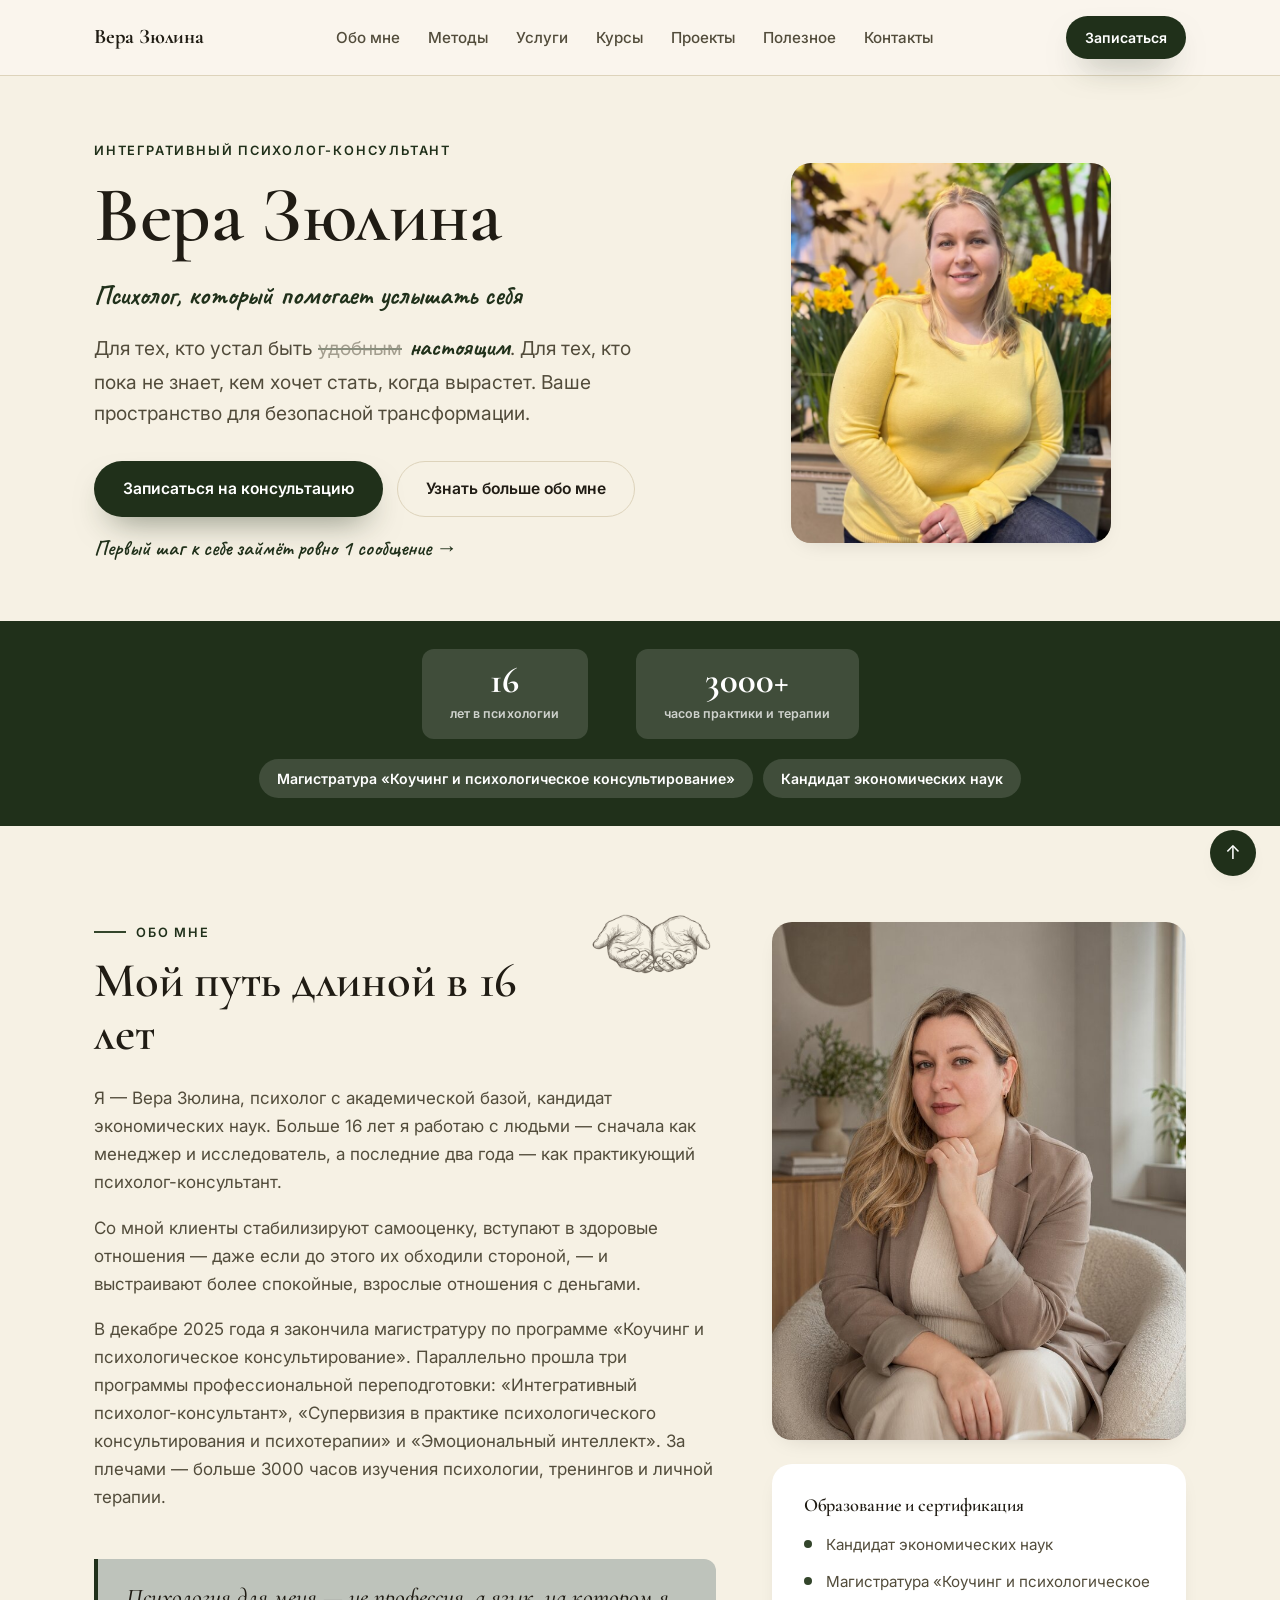
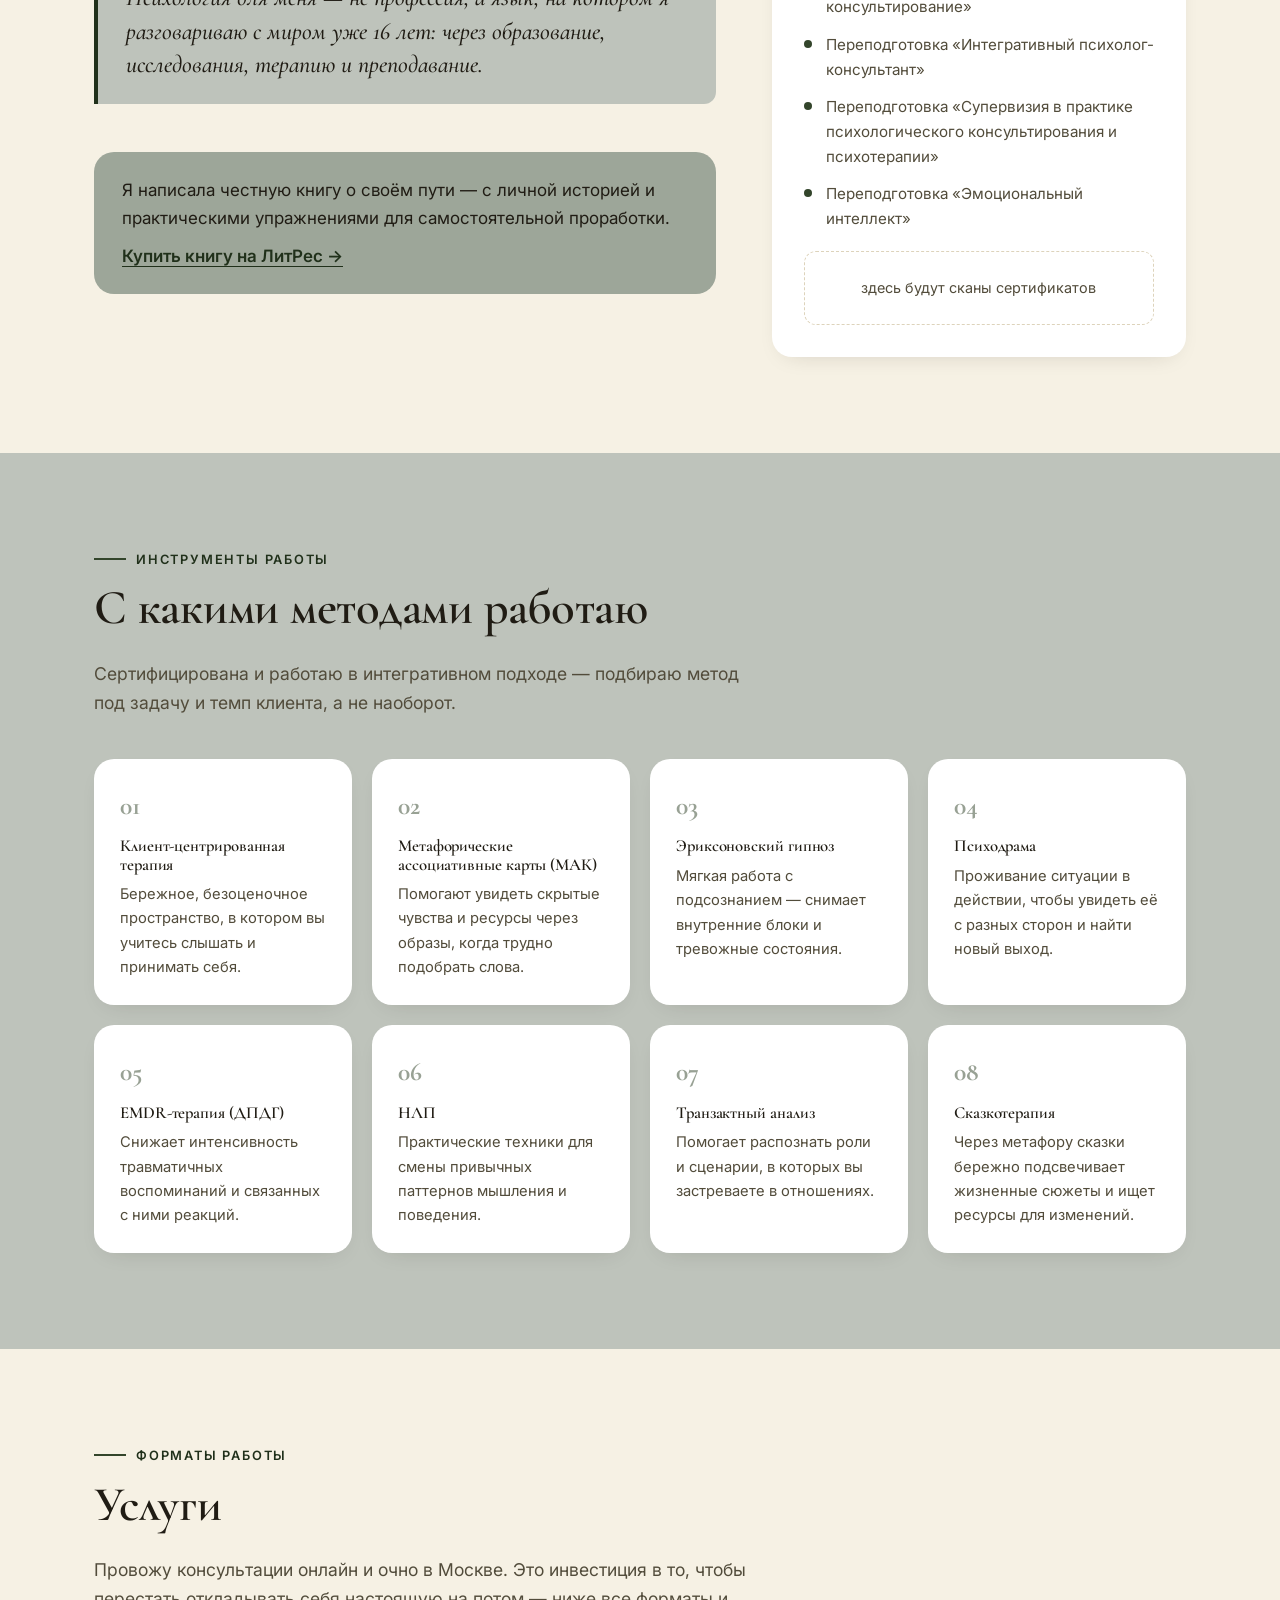
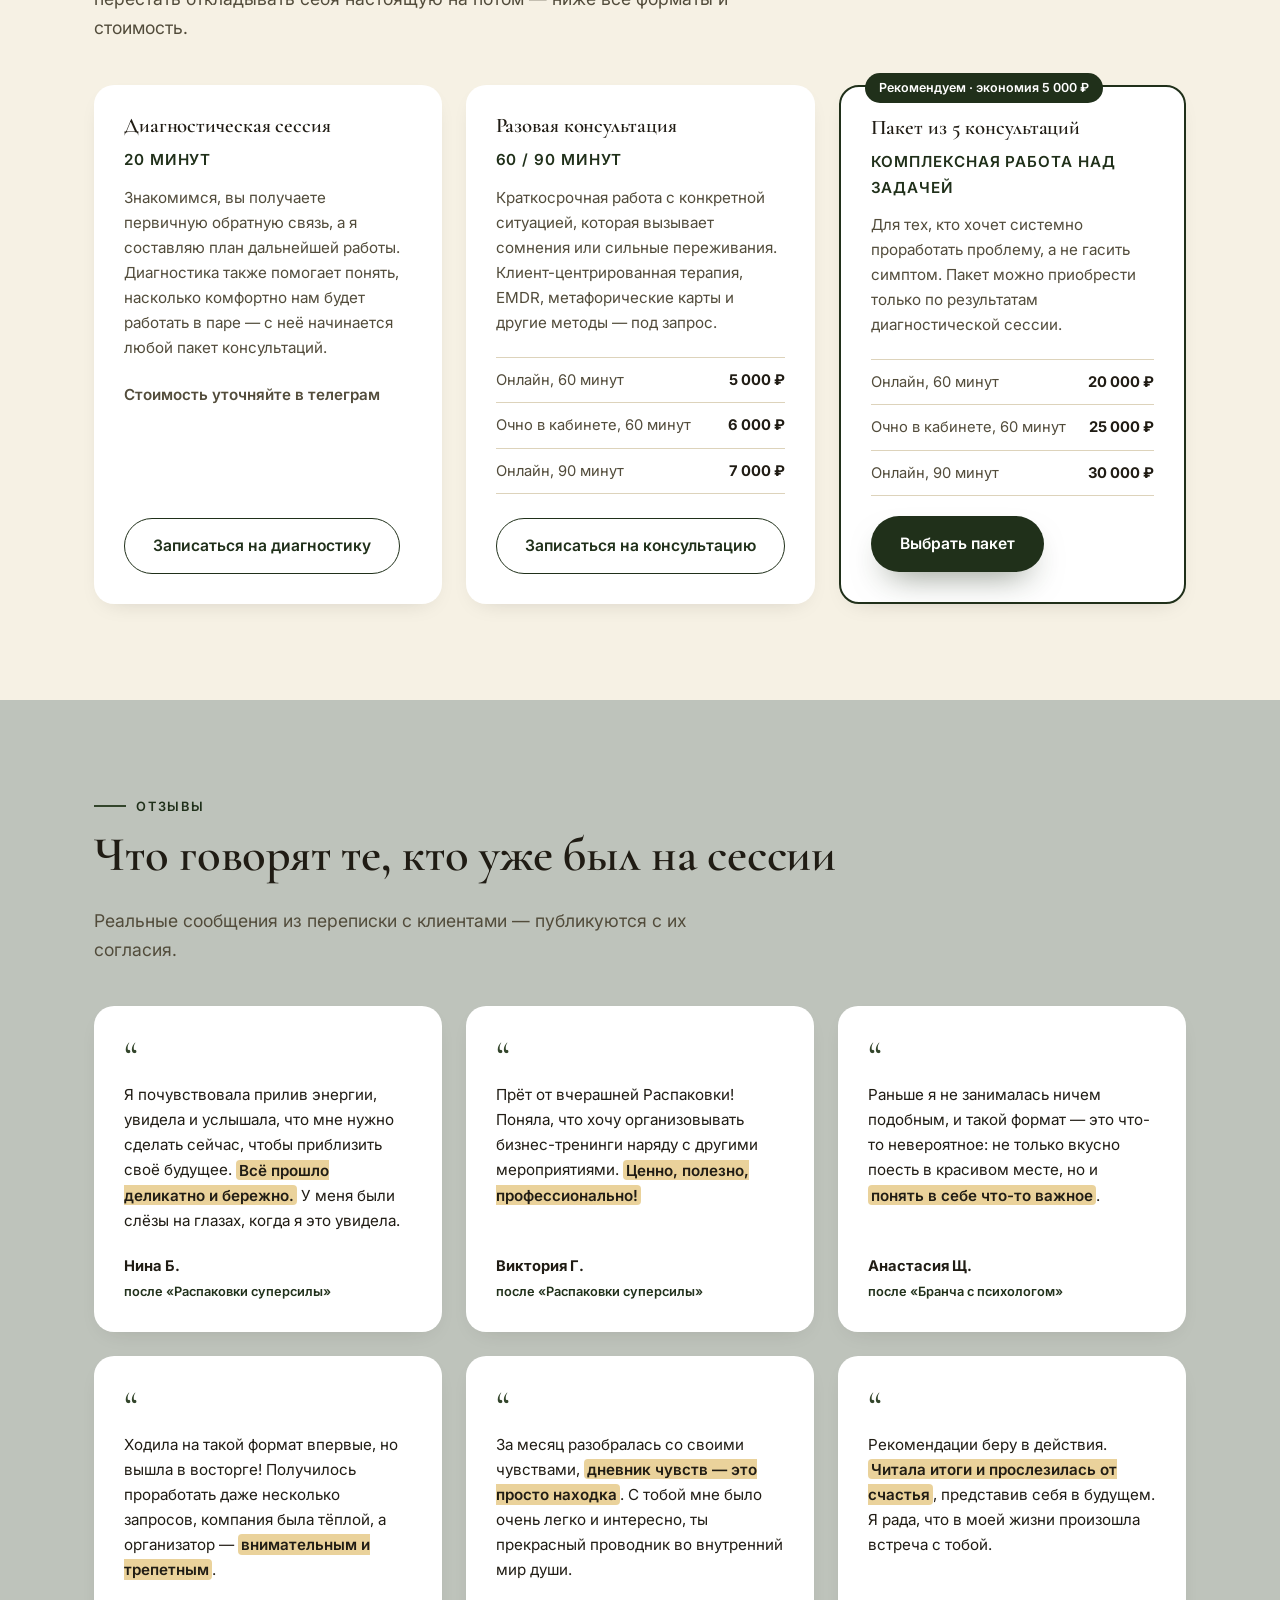
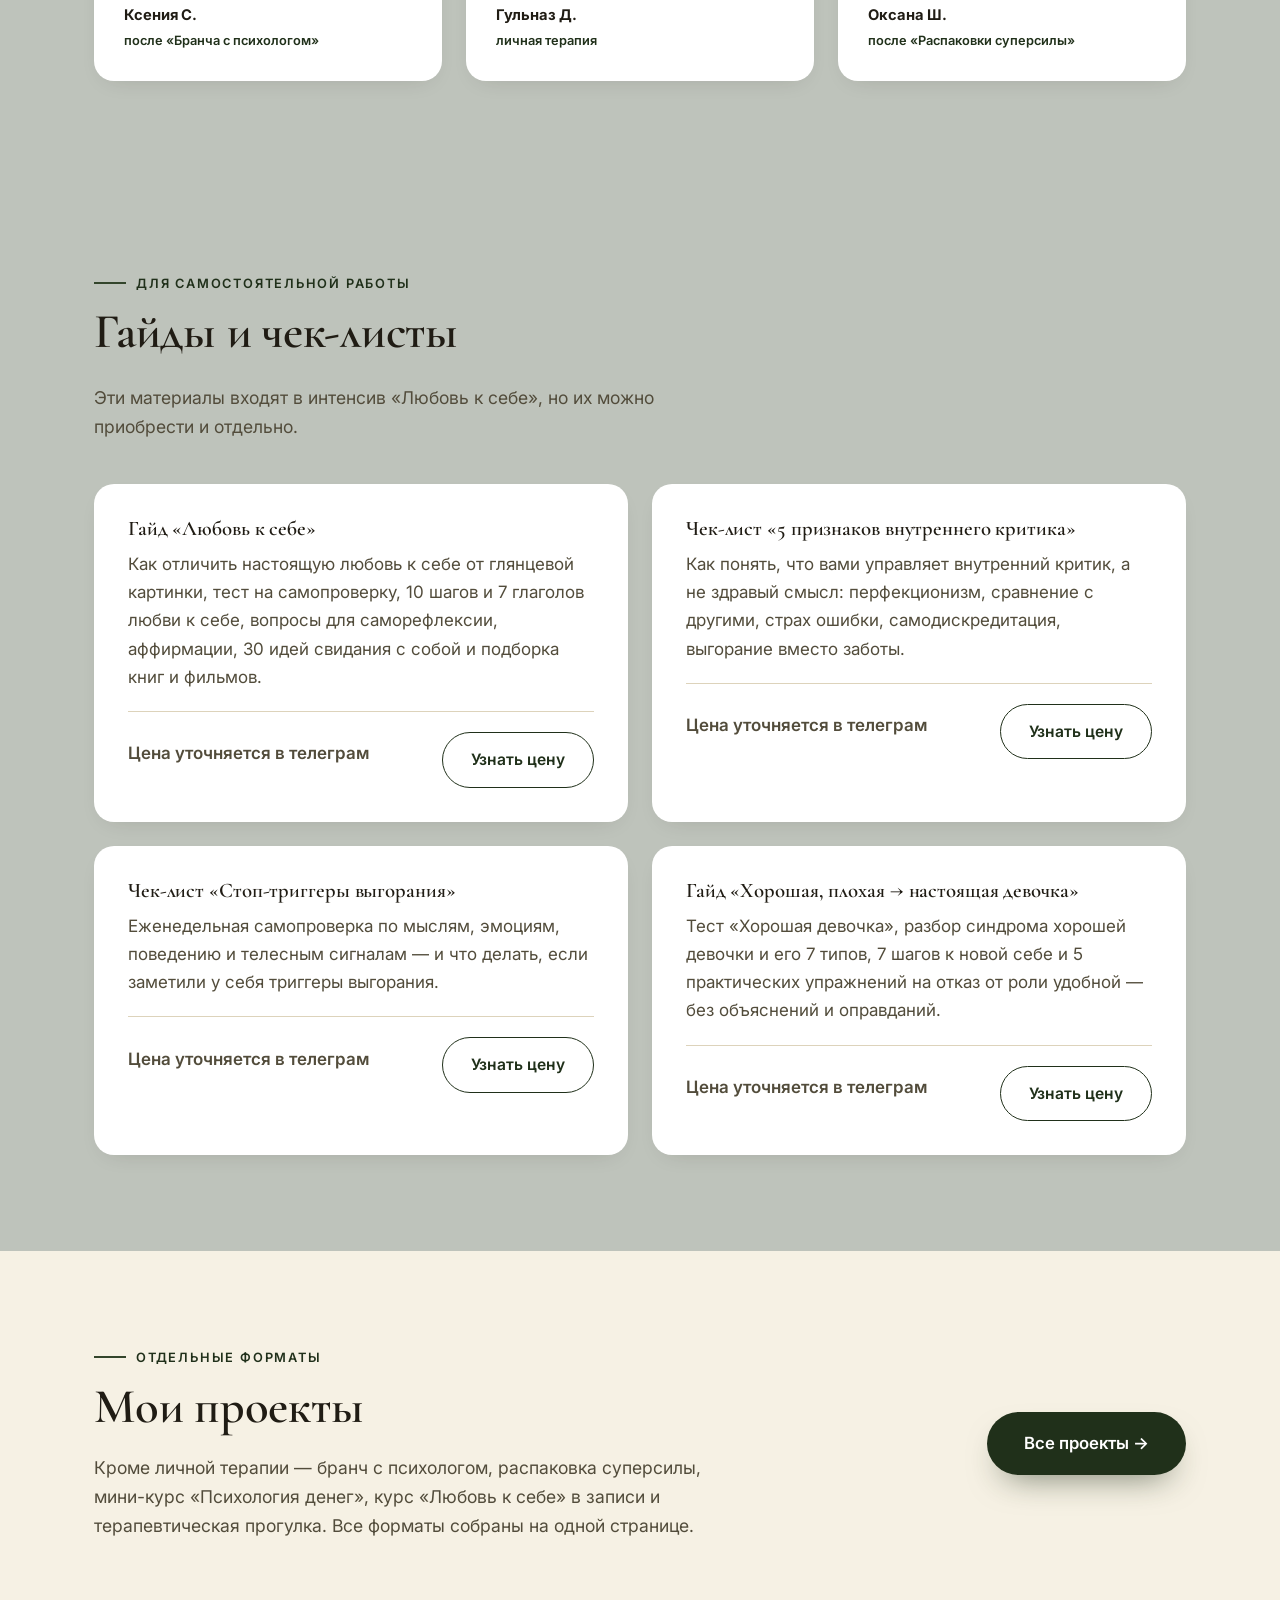
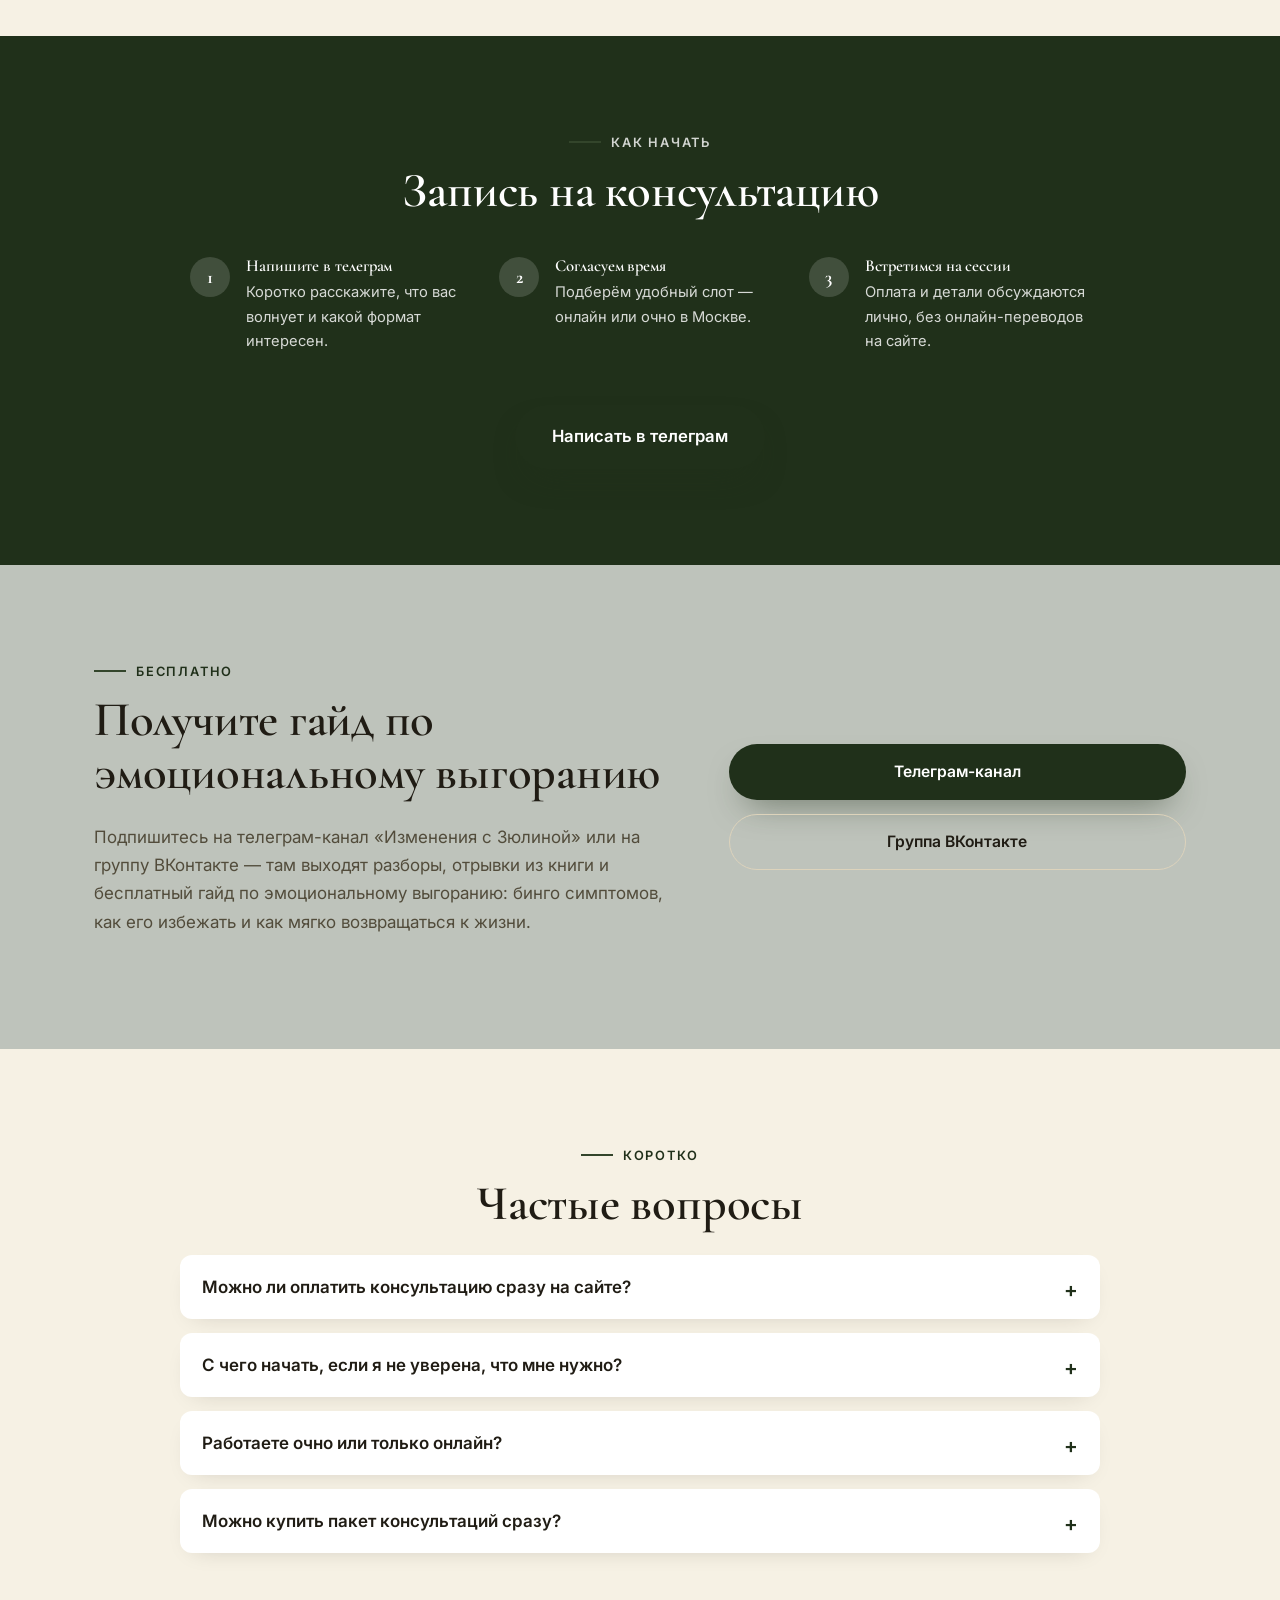
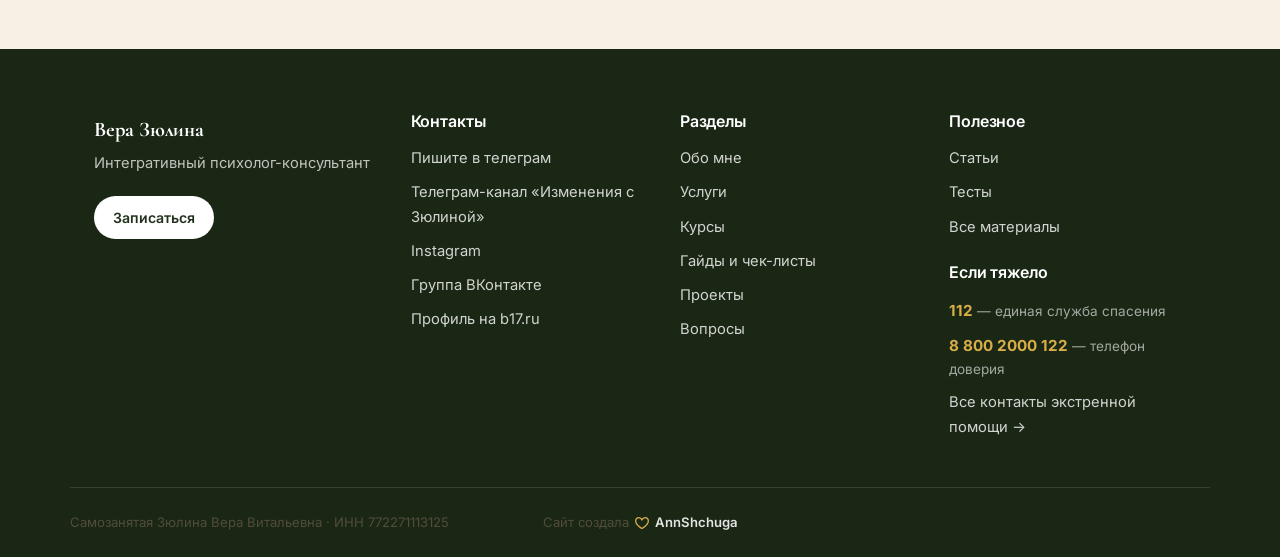
==== commit 4115820d: "Move the course and the walk off the homepage, into /projects/ Homepage had three near-duplicate "se" ====
--- a/index.html
+++ b/index.html
@@ -3,13 +3,50 @@
 <head>
 <meta charset="UTF-8">
 <meta name="viewport" content="width=device-width, initial-scale=1.0">
-<title>Вера Зюлина — интегративный психолог-консультант</title>
-<meta name="description" content="Вера Зюлина — интегративный психолог-консультант. Для тех, кто устал быть удобным и хочет быть настоящим. Консультации, курсы, бранчи с психологом.">
+<title>Вера Зюлина — психолог в Москве и онлайн | Консультации, курсы, терапия</title>
+<meta name="description" content="Психолог-консультант Вера Зюлина — очные консультации в Москве и онлайн по всей России. Для тех, кто устал быть удобным и хочет быть настоящим: личная терапия, курсы, бранчи и терапевтические прогулки с психологом.">
+<link rel="canonical" href="https://annshchuga.github.io/Vera-psycologist/">
+<meta property="og:type" content="website">
+<meta property="og:locale" content="ru_RU">
+<meta property="og:site_name" content="Вера Зюлина — психолог">
+<meta property="og:title" content="Вера Зюлина — психолог в Москве и онлайн | Консультации, курсы, терапия">
+<meta property="og:description" content="Психолог-консультант Вера Зюлина — очные консультации в Москве и онлайн по всей России. Для тех, кто устал быть удобным и хочет быть настоящим: личная терапия, курсы, бранчи и терапевтические прогулки с психологом.">
+<meta property="og:url" content="https://annshchuga.github.io/Vera-psycologist/">
+<meta property="og:image" content="https://annshchuga.github.io/Vera-psycologist/img/vera-hero.jpg">
+<meta name="twitter:card" content="summary_large_image">
+<meta name="twitter:title" content="Вера Зюлина — психолог в Москве и онлайн | Консультации, курсы, терапия">
+<meta name="twitter:description" content="Психолог-консультант Вера Зюлина — очные консультации в Москве и онлайн по всей России. Для тех, кто устал быть удобным и хочет быть настоящим: личная терапия, курсы, бранчи и терапевтические прогулки с психологом.">
+<meta name="twitter:image" content="https://annshchuga.github.io/Vera-psycologist/img/vera-hero.jpg">
 <link rel="icon" href="data:image/svg+xml,%3Csvg xmlns='http://www.w3.org/2000/svg' viewBox='0 0 64 64'%3E%3Ccircle cx='32' cy='32' r='32' fill='%23b9c2a7'/%3E%3Ctext x='32' y='42' font-family='Georgia,serif' font-size='26' fill='%233f3629' text-anchor='middle'%3E%D0%92%D0%97%3C/text%3E%3C/svg%3E">
 <link rel="preconnect" href="https://fonts.googleapis.com">
 <link rel="preconnect" href="https://fonts.gstatic.com" crossorigin>
 <link href="https://fonts.googleapis.com/css2?family=Cormorant+Garamond:ital,wght@0,400;0,500;0,600;0,700;1,400;1,500;1,600&family=Inter:wght@400;500;600;700;800&family=Caveat:wght@500;600;700&display=swap" rel="stylesheet">
 <link rel="stylesheet" href="css/style.css">
+<script type="application/ld+json">
+{
+  "@context": "https://schema.org",
+  "@type": "Person",
+  "name": "Вера Зюлина",
+  "alternateName": "Вера Витальевна Зюлина",
+  "jobTitle": "Интегративный психолог-консультант",
+  "description": "Интегративный психолог-консультант: очные консультации в Москве и онлайн по всей России. Клиент-центрированная терапия, МАК, эриксоновский гипноз, EMDR, психодрама, НЛП, транзактный анализ, сказкотерапия.",
+  "url": "https://annshchuga.github.io/Vera-psycologist/",
+  "image": "https://annshchuga.github.io/Vera-psycologist/img/vera-hero.jpg",
+  "sameAs": [
+    "https://t.me/vera_ziulina",
+    "https://t.me/changes_with_ziulina",
+    "https://www.instagram.com/vera_ziulina",
+    "https://vk.com/vera_ziulina_psy",
+    "https://www.b17.ru/id880358/"
+  ],
+  "worksFor": {
+    "@type": "ProfessionalService",
+    "name": "Вера Зюлина — психологическое консультирование",
+    "areaServed": ["Москва", "Россия"],
+    "priceRange": "от 1 500 ₽ до 30 000 ₽"
+  }
+}
+</script>
 </head>
 <body>
 <span id="top" aria-hidden="true"></span>
@@ -24,7 +61,7 @@
       <a href="#about">Обо мне</a>
       <a href="#methods">Методы</a>
       <a href="#services">Услуги</a>
-      <a href="#courses">Курсы</a>
+      <a href="projects/#courses">Курсы</a>
       <a href="projects/">Проекты</a>
       <a href="useful/">Полезное</a>
       <a href="#contacts">Контакты</a>
@@ -248,19 +285,6 @@
           <a class="btn btn-primary" href="https://t.me/vera_ziulina" target="_blank" rel="noopener">Выбрать пакет</a>
         </article>
 
-        <article class="service-card">
-          <h3>Терапевтическая прогулка</h3>
-          <p class="service-meta">90–120 минут · Москва</p>
-          <p>
-            Психологическая консультация в формате прогулки. Более естественная и раскованная
-            атмосфера уводит от шаблона «приёма у врача» и открывает доступ к чувствам и мыслям
-            через движение и природу. Маршрут и место согласуем заранее — с учётом ваших
-            пожеланий и конфиденциальности.
-          </p>
-          <p class="service-price">Стоимость уточняйте в телеграм</p>
-          <a class="btn btn-outline" href="https://t.me/vera_ziulina" target="_blank" rel="noopener">Записаться на прогулку</a>
-        </article>
-
       </div>
     </div>
   </section>
@@ -340,40 +364,6 @@
     </div>
   </section>
 
-  <!-- COURSES -->
-  <section class="section" id="courses">
-    <div class="wrap">
-      <p class="section-eyebrow">Самостоятельная работа</p>
-      <h2>Курсы в записи</h2>
-      <p class="section-lead">
-        Если пока не готовы к личной терапии или хотите начать с самостоятельного шага.
-      </p>
-
-      <div class="courses-grid">
-        <article class="course-card">
-          <h3>«Любовь к себе»</h3>
-          <p>
-            Прорабатываем внутреннего критика, выстраиваем внутренние опоры и личные границы,
-            разбираемся, в чём разница между заботой о себе и балованием, определяем свои
-            сильные стороны и ценности.
-          </p>
-          <p class="course-includes-label">Что входит:</p>
-          <ul class="course-includes">
-            <li>5 эфиров в записи (40–50 минут)</li>
-            <li>Рабочая тетрадь с теорией и практикой по каждой теме</li>
-            <li>Гайд «Любовь к себе» и 2 чек-листа («5 признаков внутреннего критика», «Стоп-триггеры выгорания»)</li>
-            <li>Терапевтическая сказка</li>
-            <li>Онлайн-поддержка при прохождении интенсива</li>
-          </ul>
-          <div class="course-footer">
-            <span class="service-price service-price-accent">4 900 ₽</span>
-            <a class="btn btn-outline" href="https://t.me/vera_ziulina" target="_blank" rel="noopener">Купить</a>
-          </div>
-        </article>
-      </div>
-    </div>
-  </section>
-
   <!-- MATERIALS -->
   <section class="section section-alt" id="materials">
     <div class="wrap">
@@ -444,8 +434,9 @@
         <p class="section-eyebrow">Отдельные форматы</p>
         <h2>Мои проекты</h2>
         <p class="section-lead">
-          Кроме личной терапии — бранчи, распаковка суперсилы и мини-курс по психологии
-          денег. Все проекты собраны на одной странице.
+          Кроме личной терапии — бранч с психологом, распаковка суперсилы, мини-курс
+          «Психология денег», курс «Любовь к себе» в записи и терапевтическая прогулка.
+          Все форматы собраны на одной странице.
         </p>
       </div>
       <a class="btn btn-primary btn-large" href="projects/">Все проекты →</a>
@@ -547,7 +538,7 @@
       <ul class="footer-links">
         <li><a href="#about">Обо мне</a></li>
         <li><a href="#services">Услуги</a></li>
-        <li><a href="#courses">Курсы</a></li>
+        <li><a href="projects/#courses">Курсы</a></li>
         <li><a href="#materials">Гайды и чек-листы</a></li>
         <li><a href="projects/">Проекты</a></li>
         <li><a href="#faq">Вопросы</a></li>
--- a/css/style.css
+++ b/css/style.css
@@ -37,6 +37,22 @@
 
 *{ box-sizing: border-box; }
 html{ scroll-behavior: smooth; }
+
+/* Calm scroll-reveal — fade + slide up once, no bounce, no repeat.
+   .reveal is added by JS only when IntersectionObserver is supported
+   and the visitor hasn't asked for reduced motion. */
+.reveal{
+  opacity: 0;
+  transform: translateY(12px);
+  transition: opacity 0.35s ease, transform 0.35s ease;
+}
+.reveal-visible{
+  opacity: 1;
+  transform: none;
+}
+@media (prefers-reduced-motion: reduce){
+  .reveal{ opacity: 1; transform: none; transition: none; }
+}
 
 body{
   margin:0;
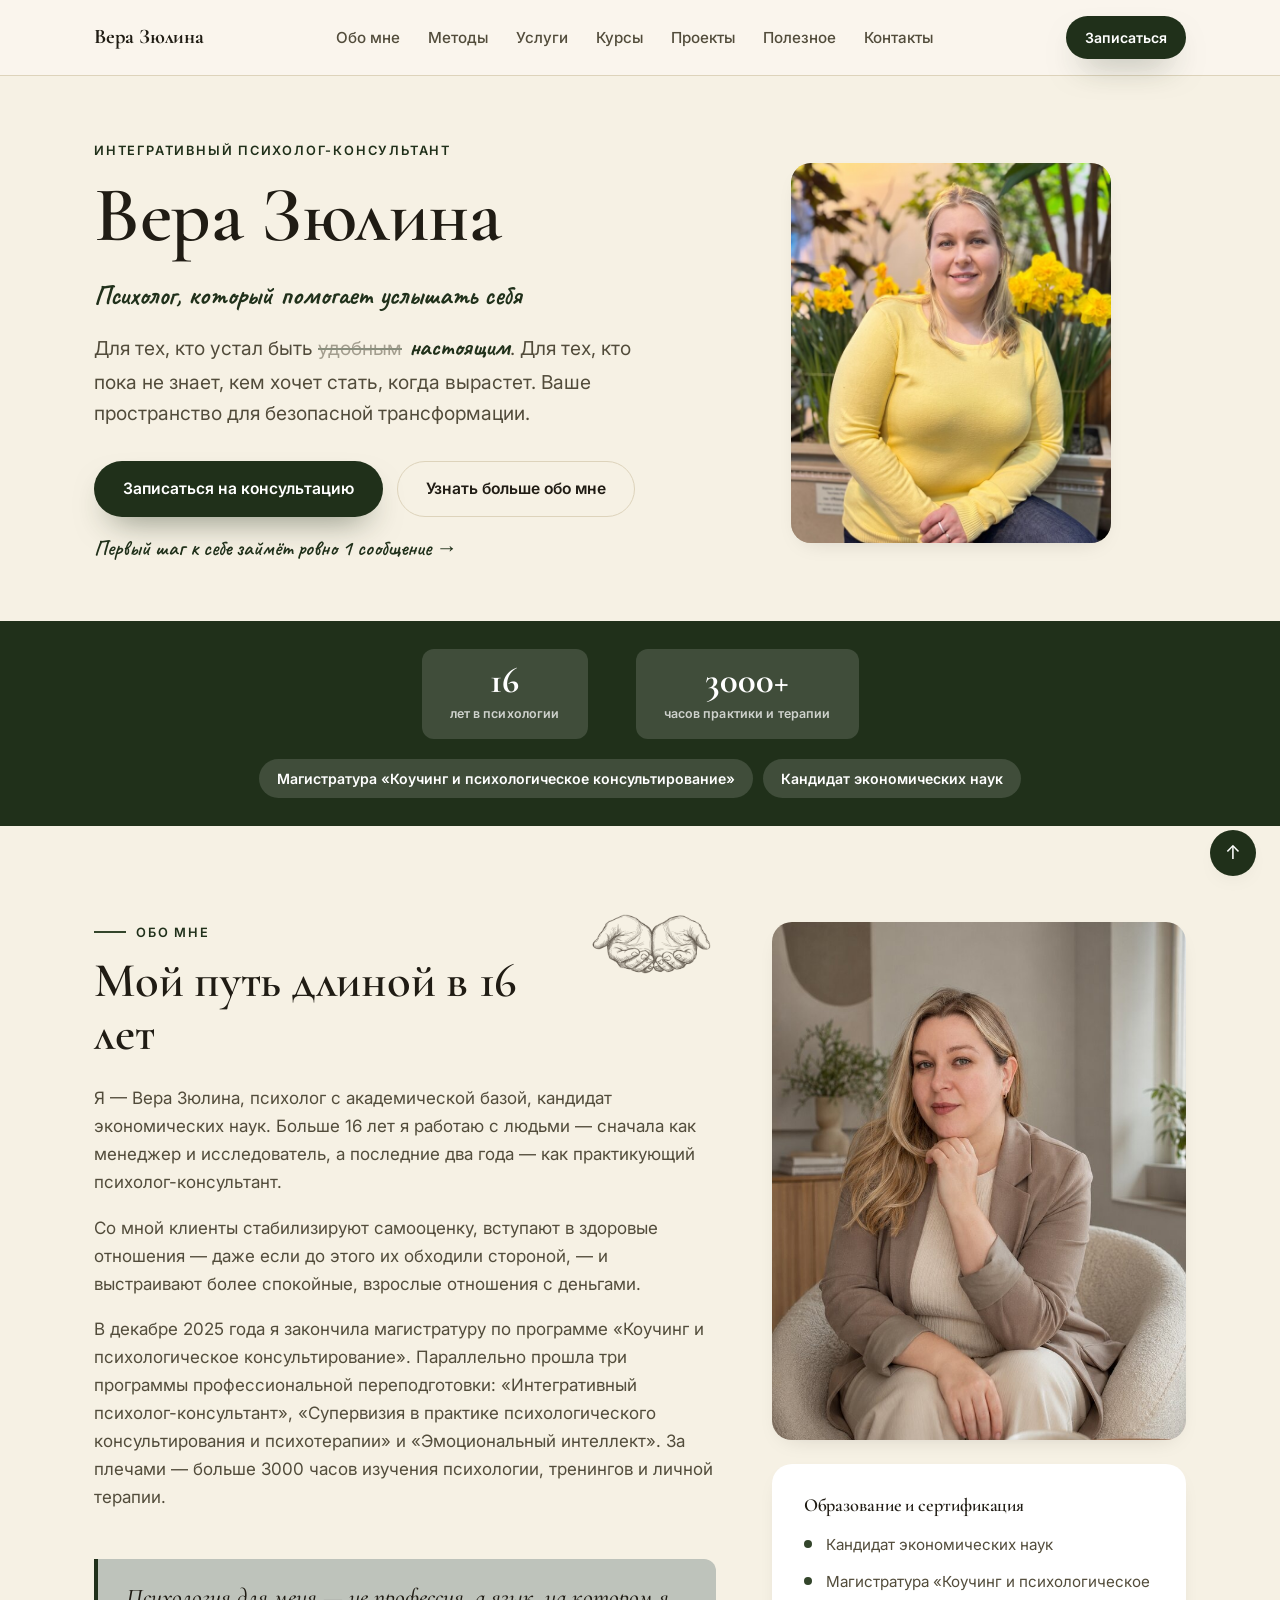
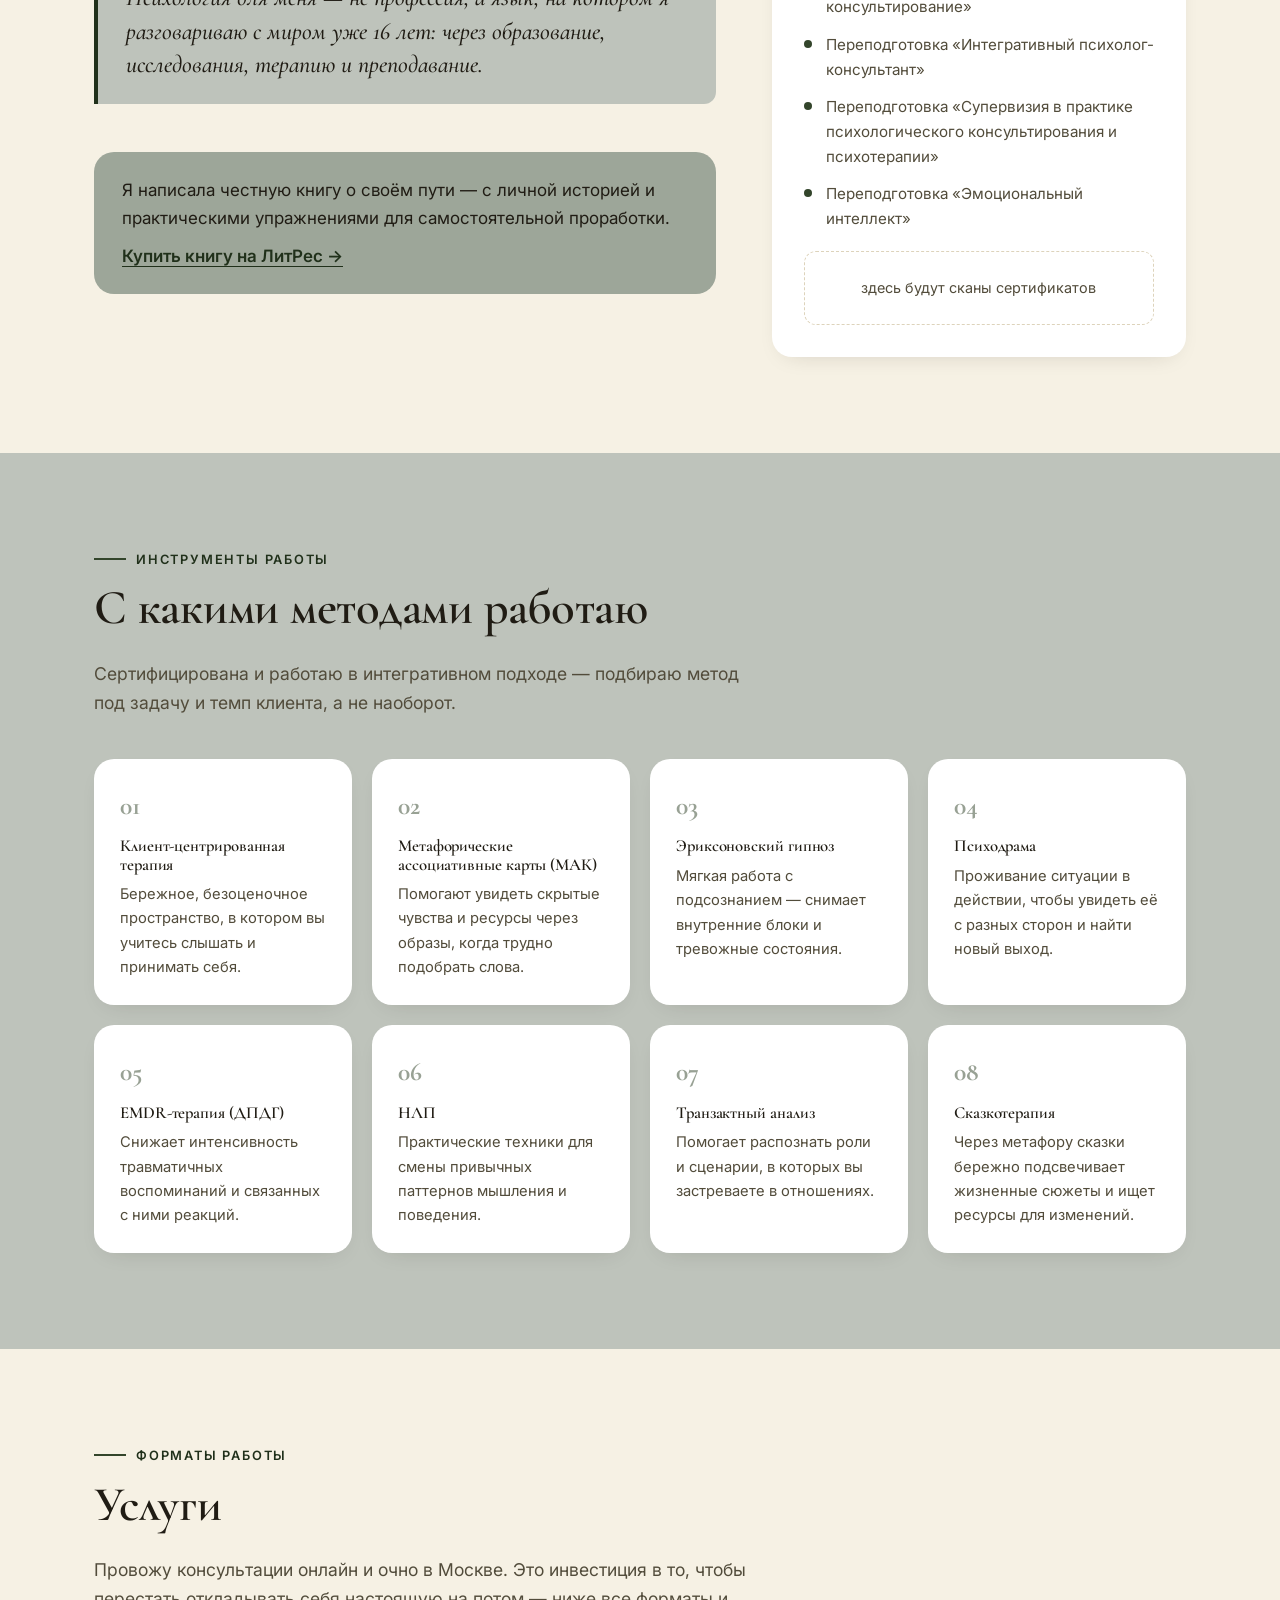
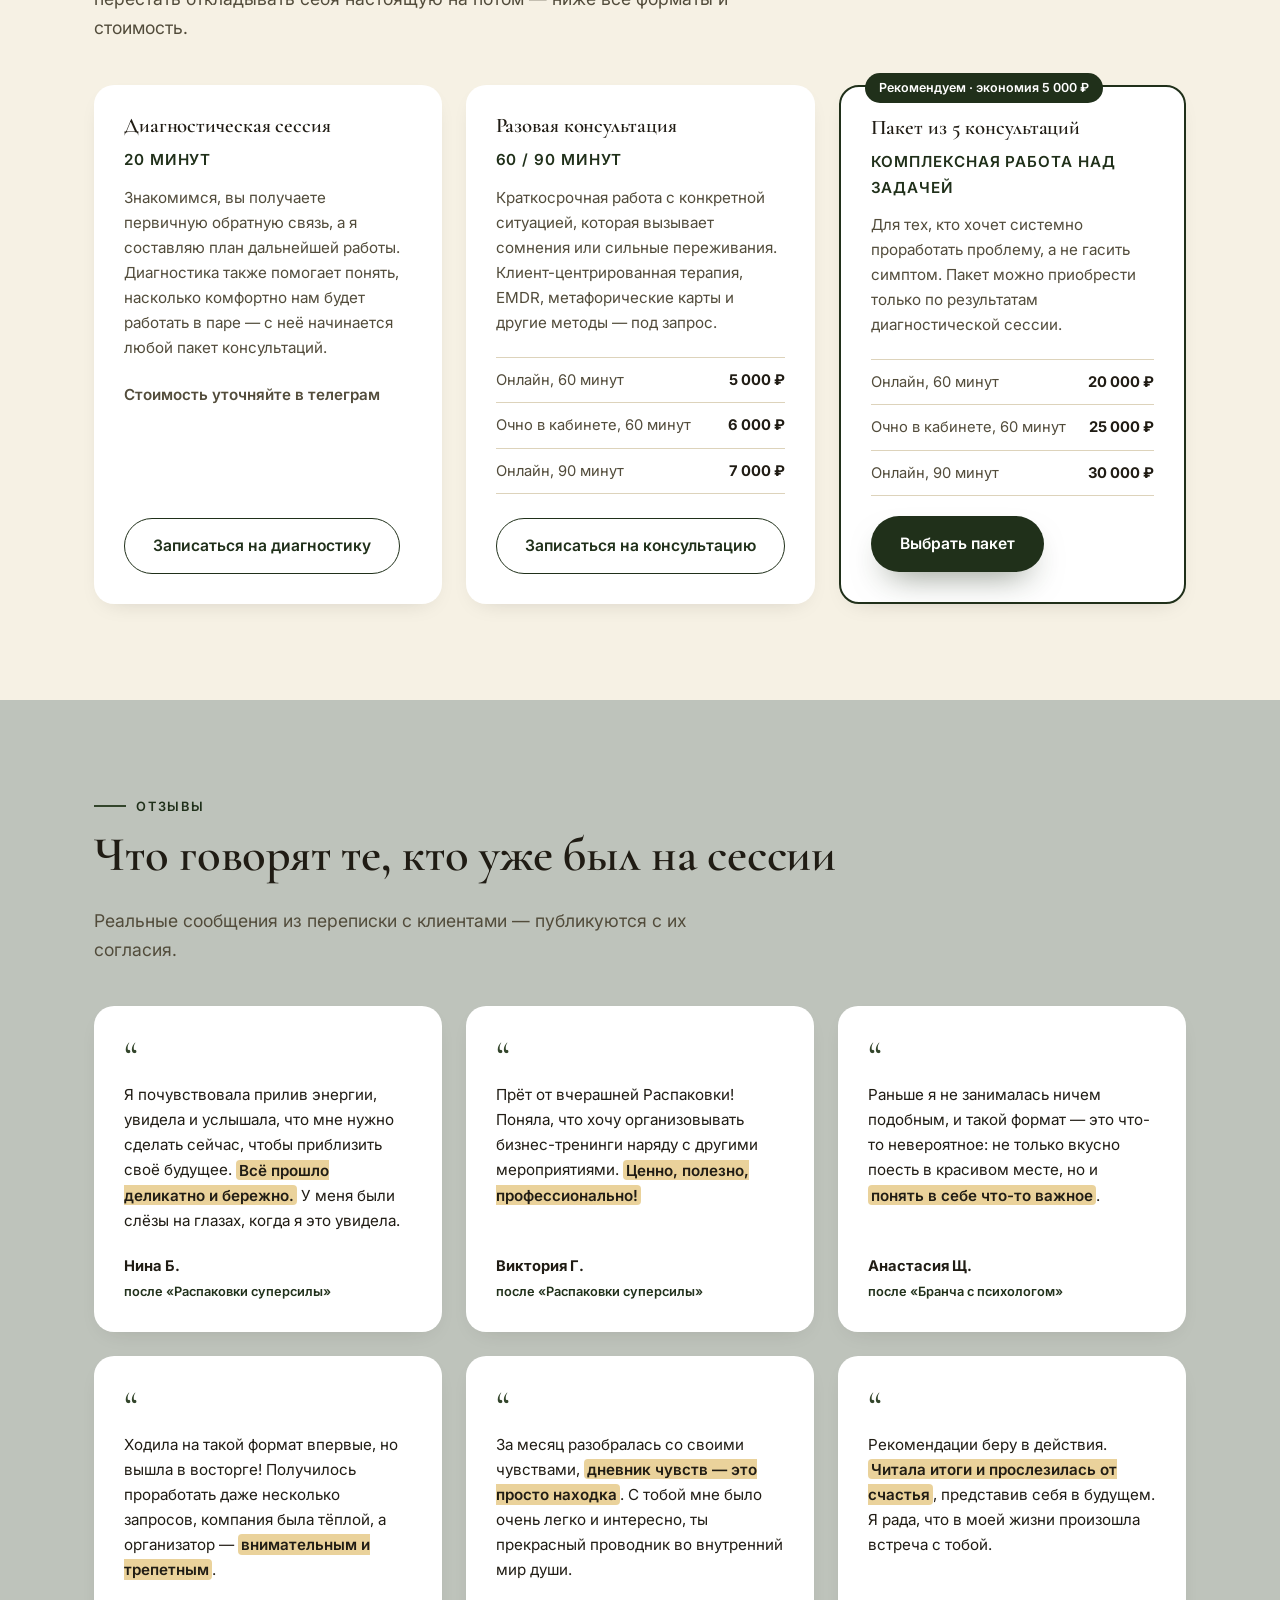
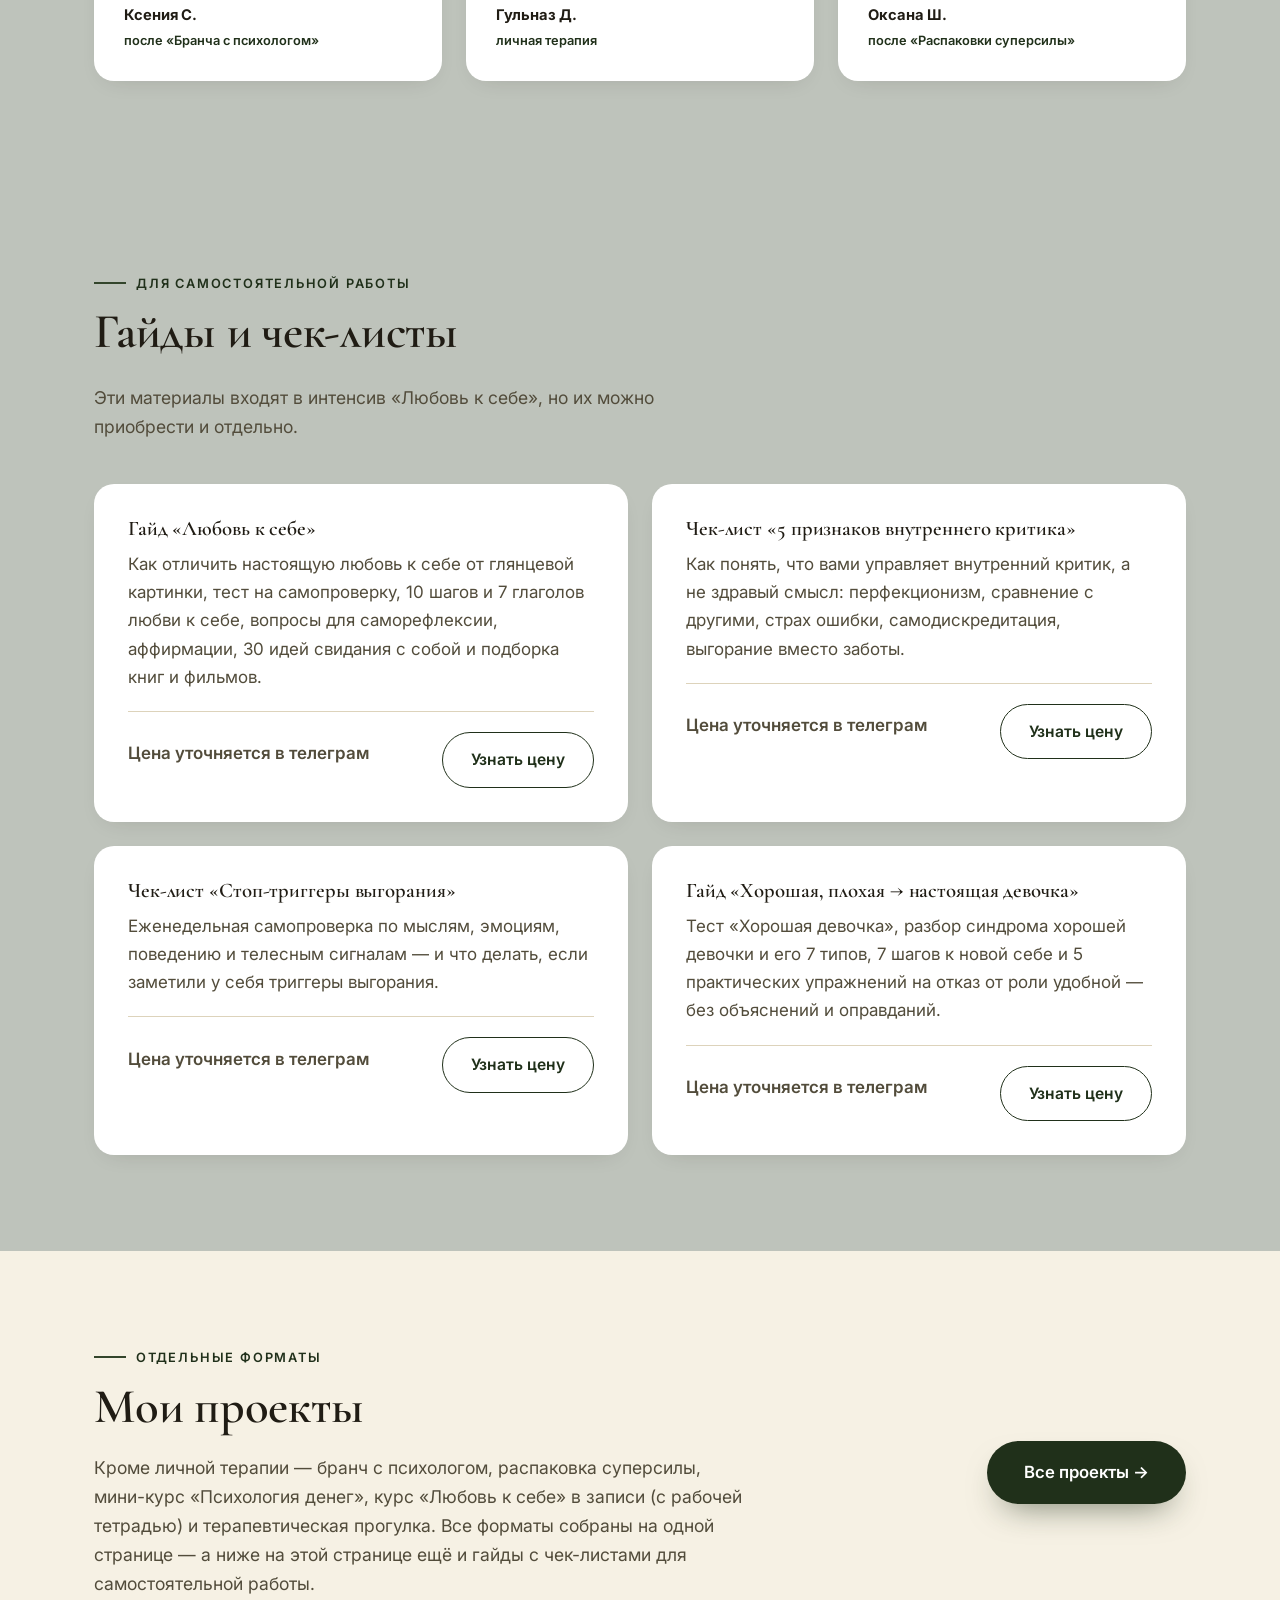
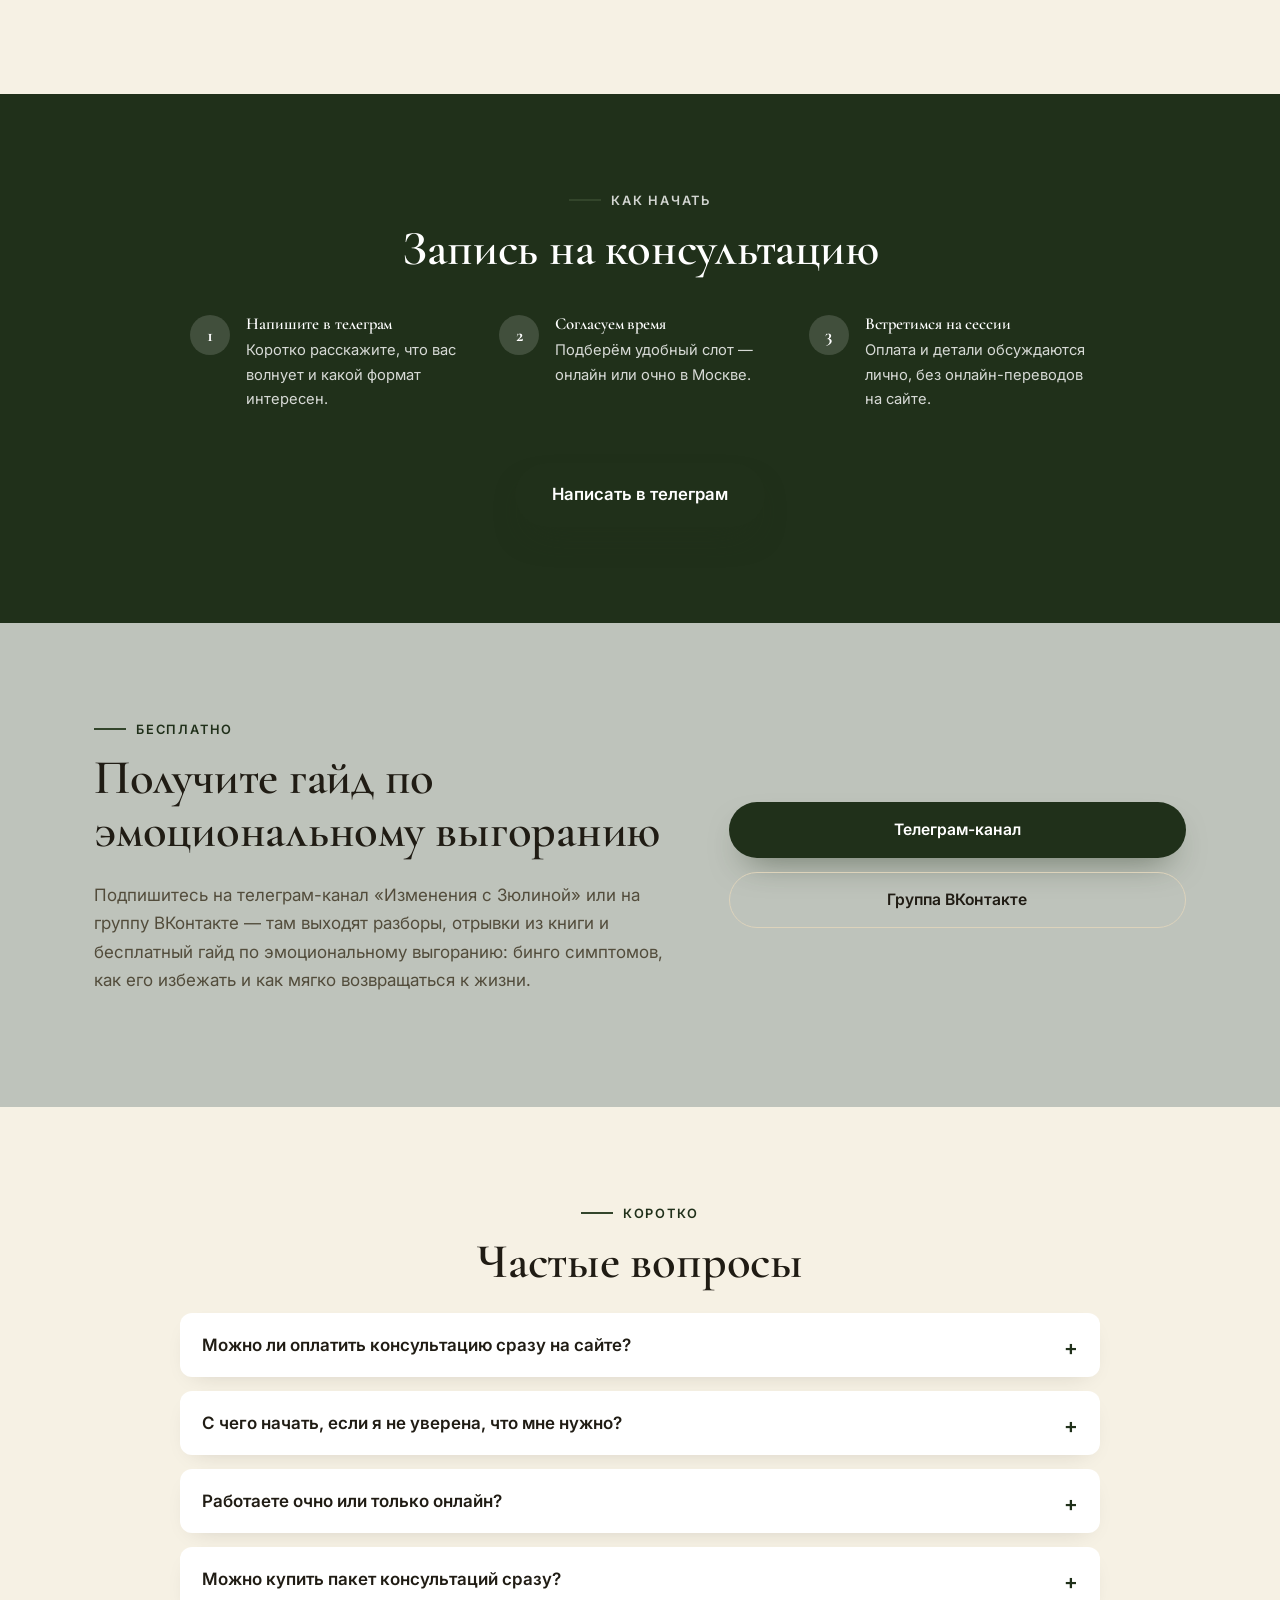
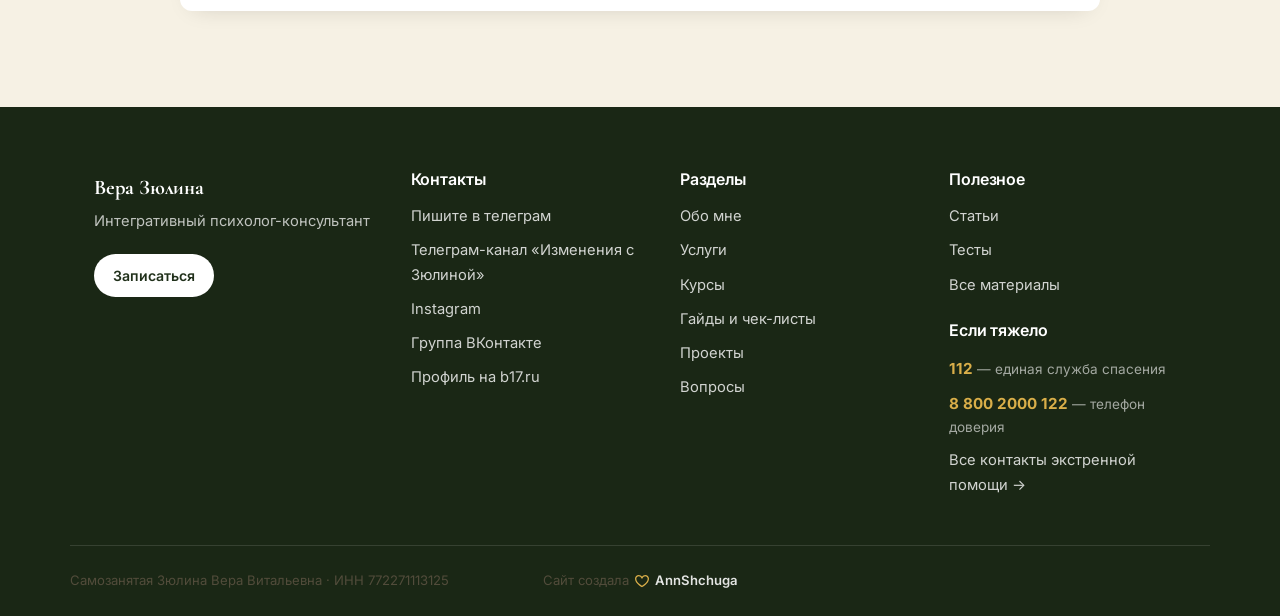
==== commit 42c60d70: "Mention the workbook and guides/checklists in the projects teaser The #projects teaser on the homepa" ====
--- a/index.html
+++ b/index.html
@@ -435,8 +435,9 @@
         <h2>Мои проекты</h2>
         <p class="section-lead">
           Кроме личной терапии — бранч с психологом, распаковка суперсилы, мини-курс
-          «Психология денег», курс «Любовь к себе» в записи и терапевтическая прогулка.
-          Все форматы собраны на одной странице.
+          «Психология денег», курс «Любовь к себе» в записи (с рабочей тетрадью)
+          и терапевтическая прогулка. Все форматы собраны на одной странице — а ниже
+          на этой странице ещё и гайды с чек-листами для самостоятельной работы.
         </p>
       </div>
       <a class="btn btn-primary btn-large" href="projects/">Все проекты →</a>
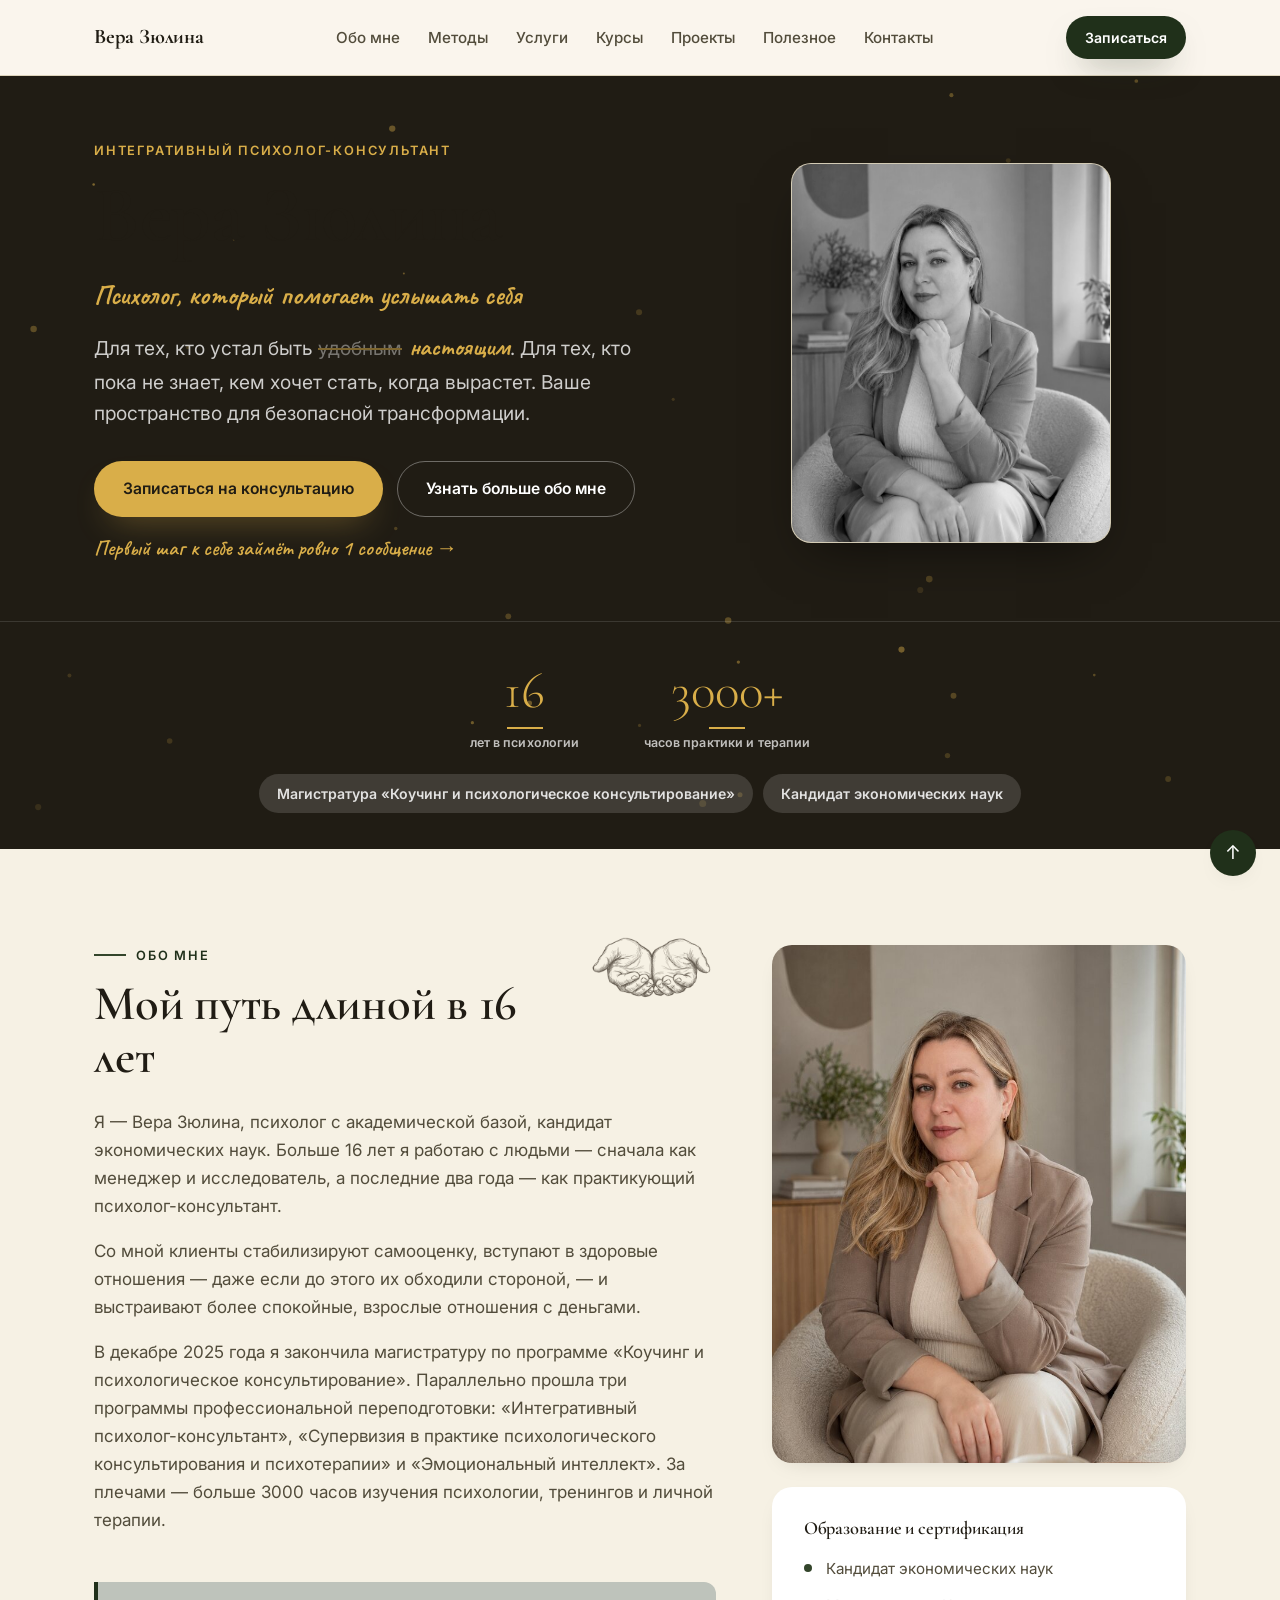
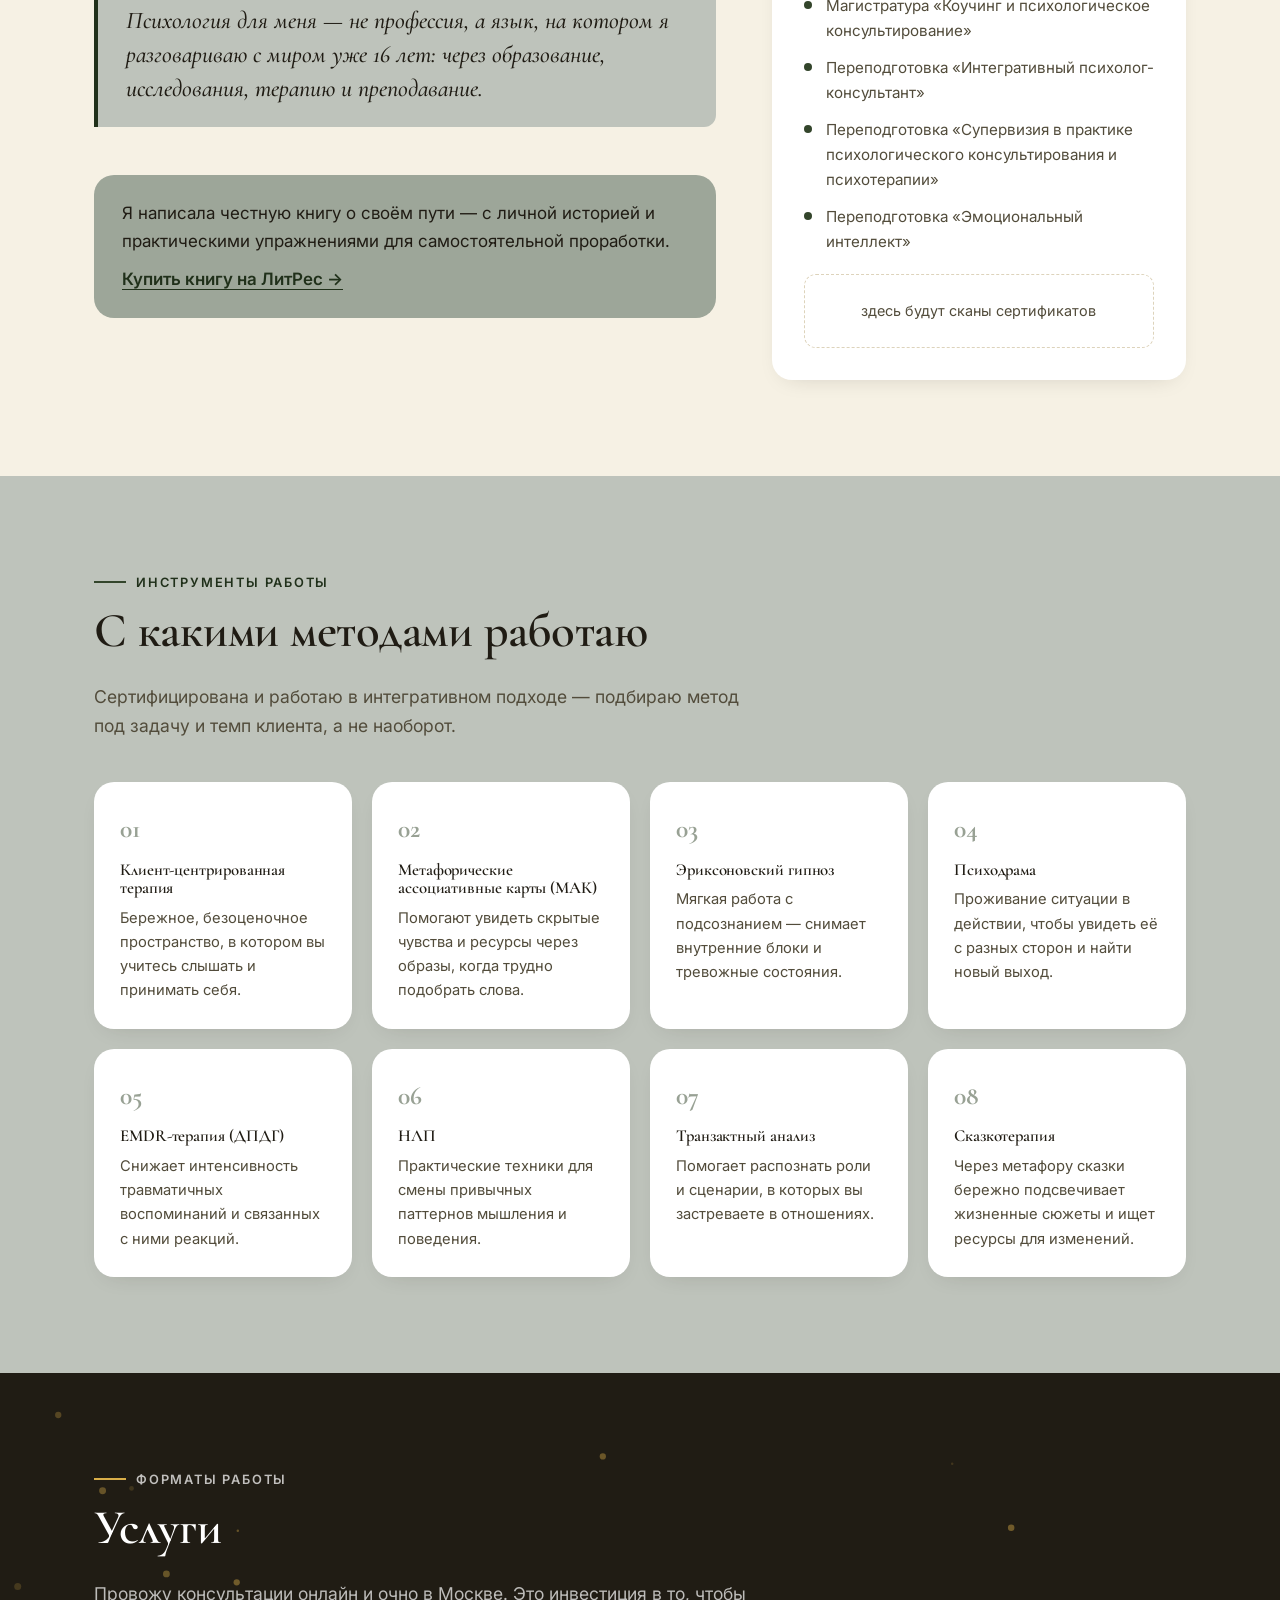
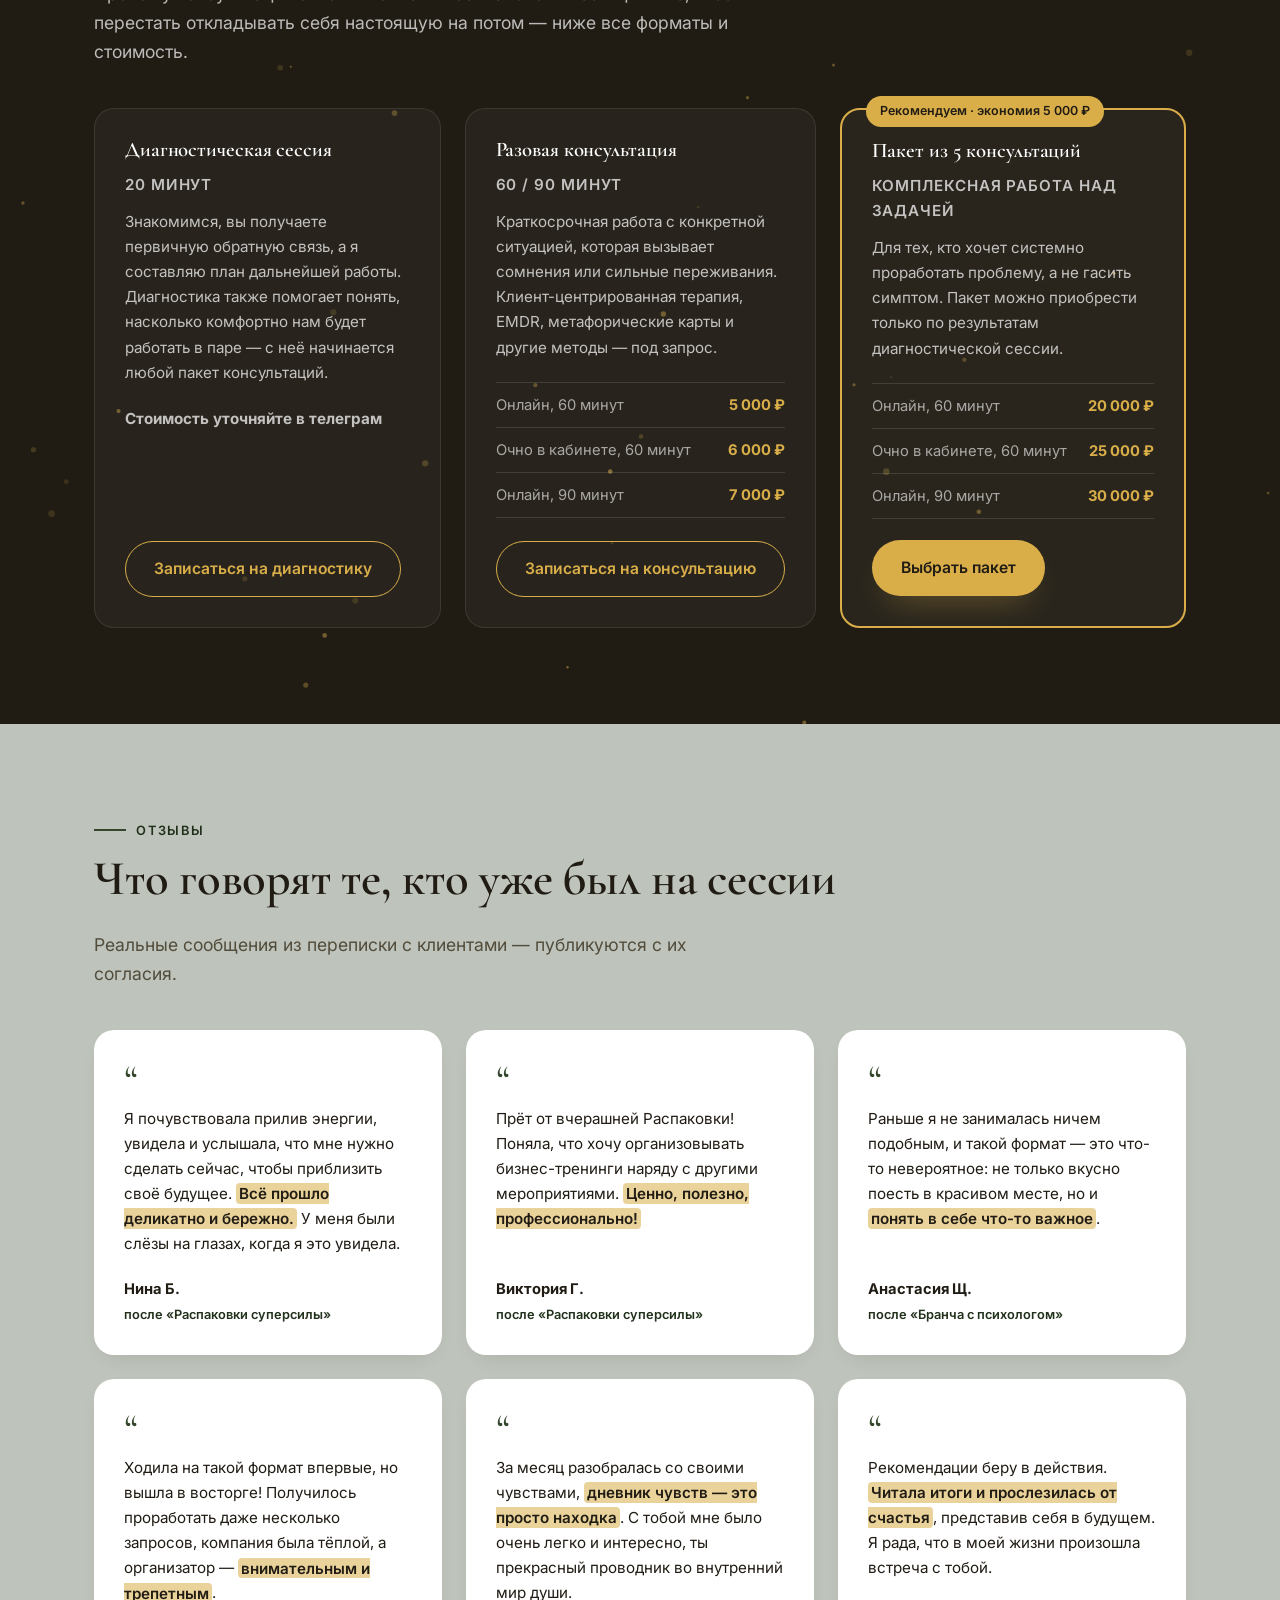
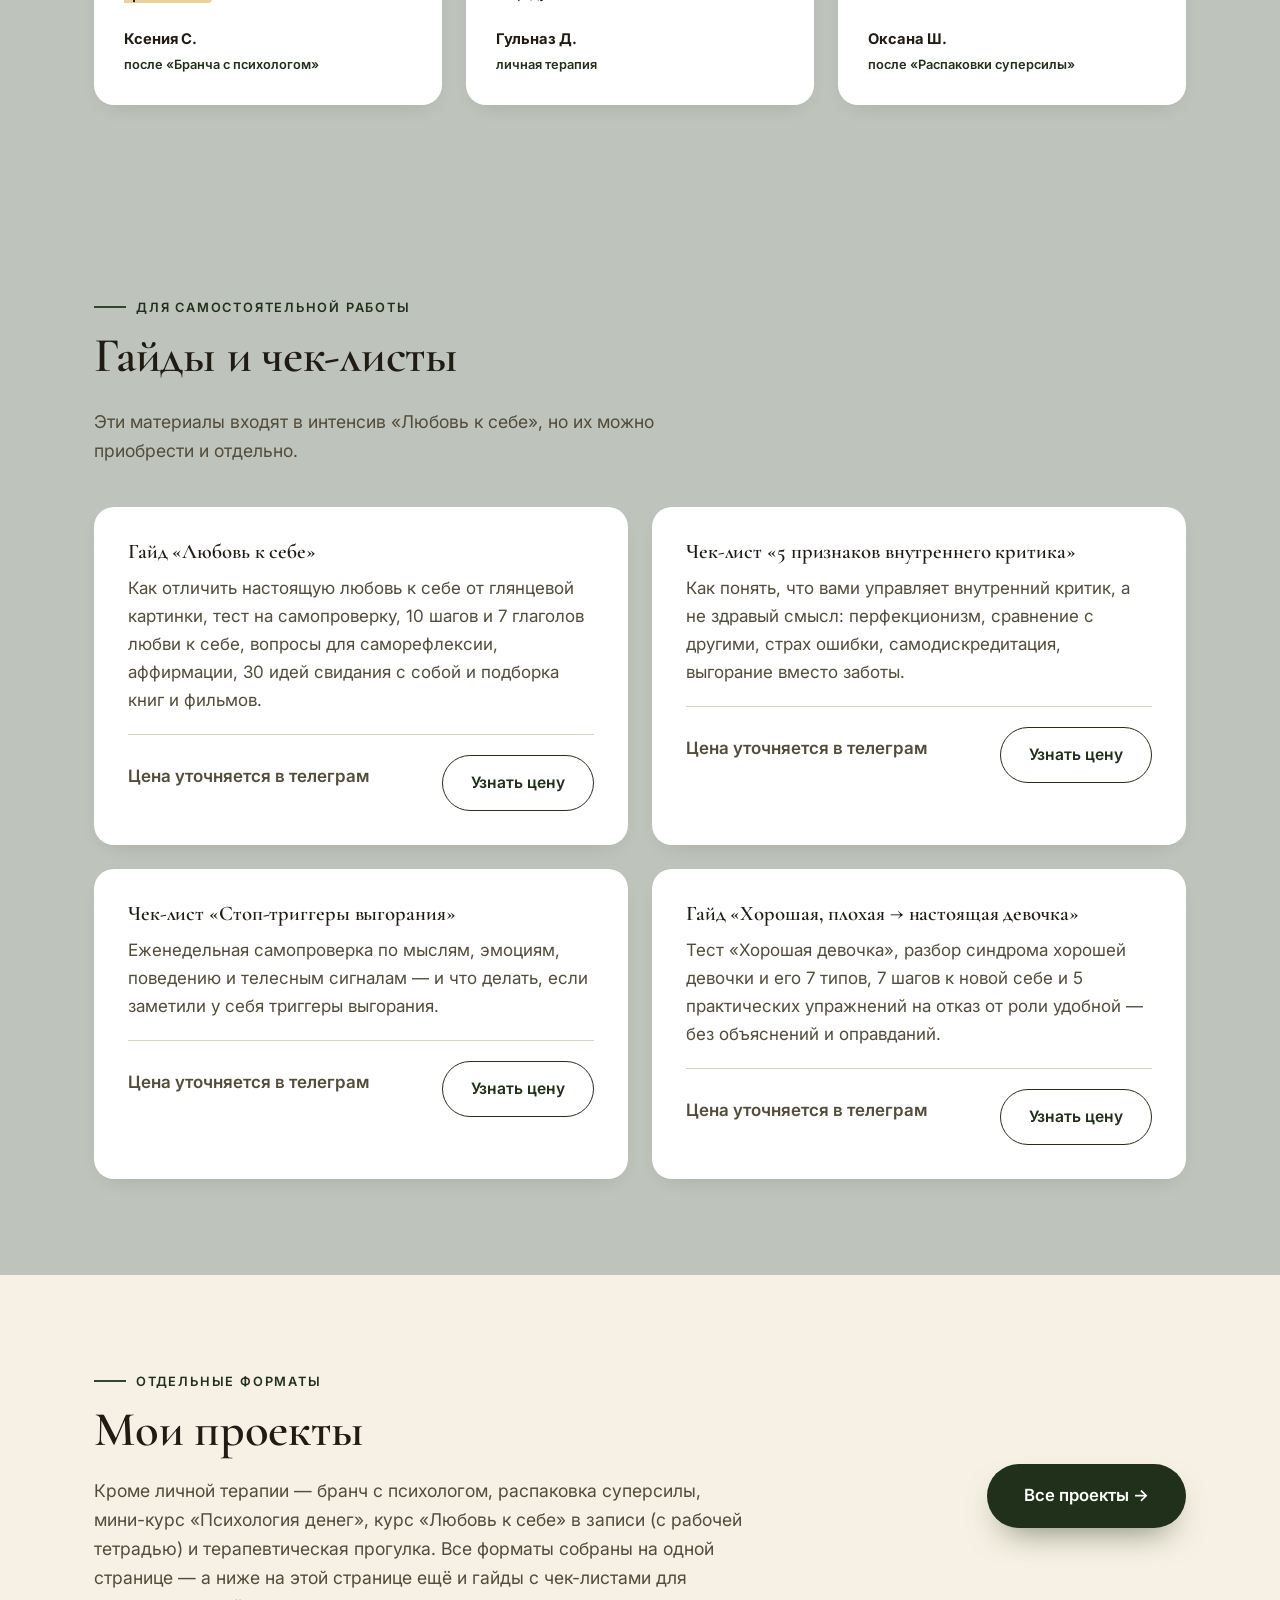
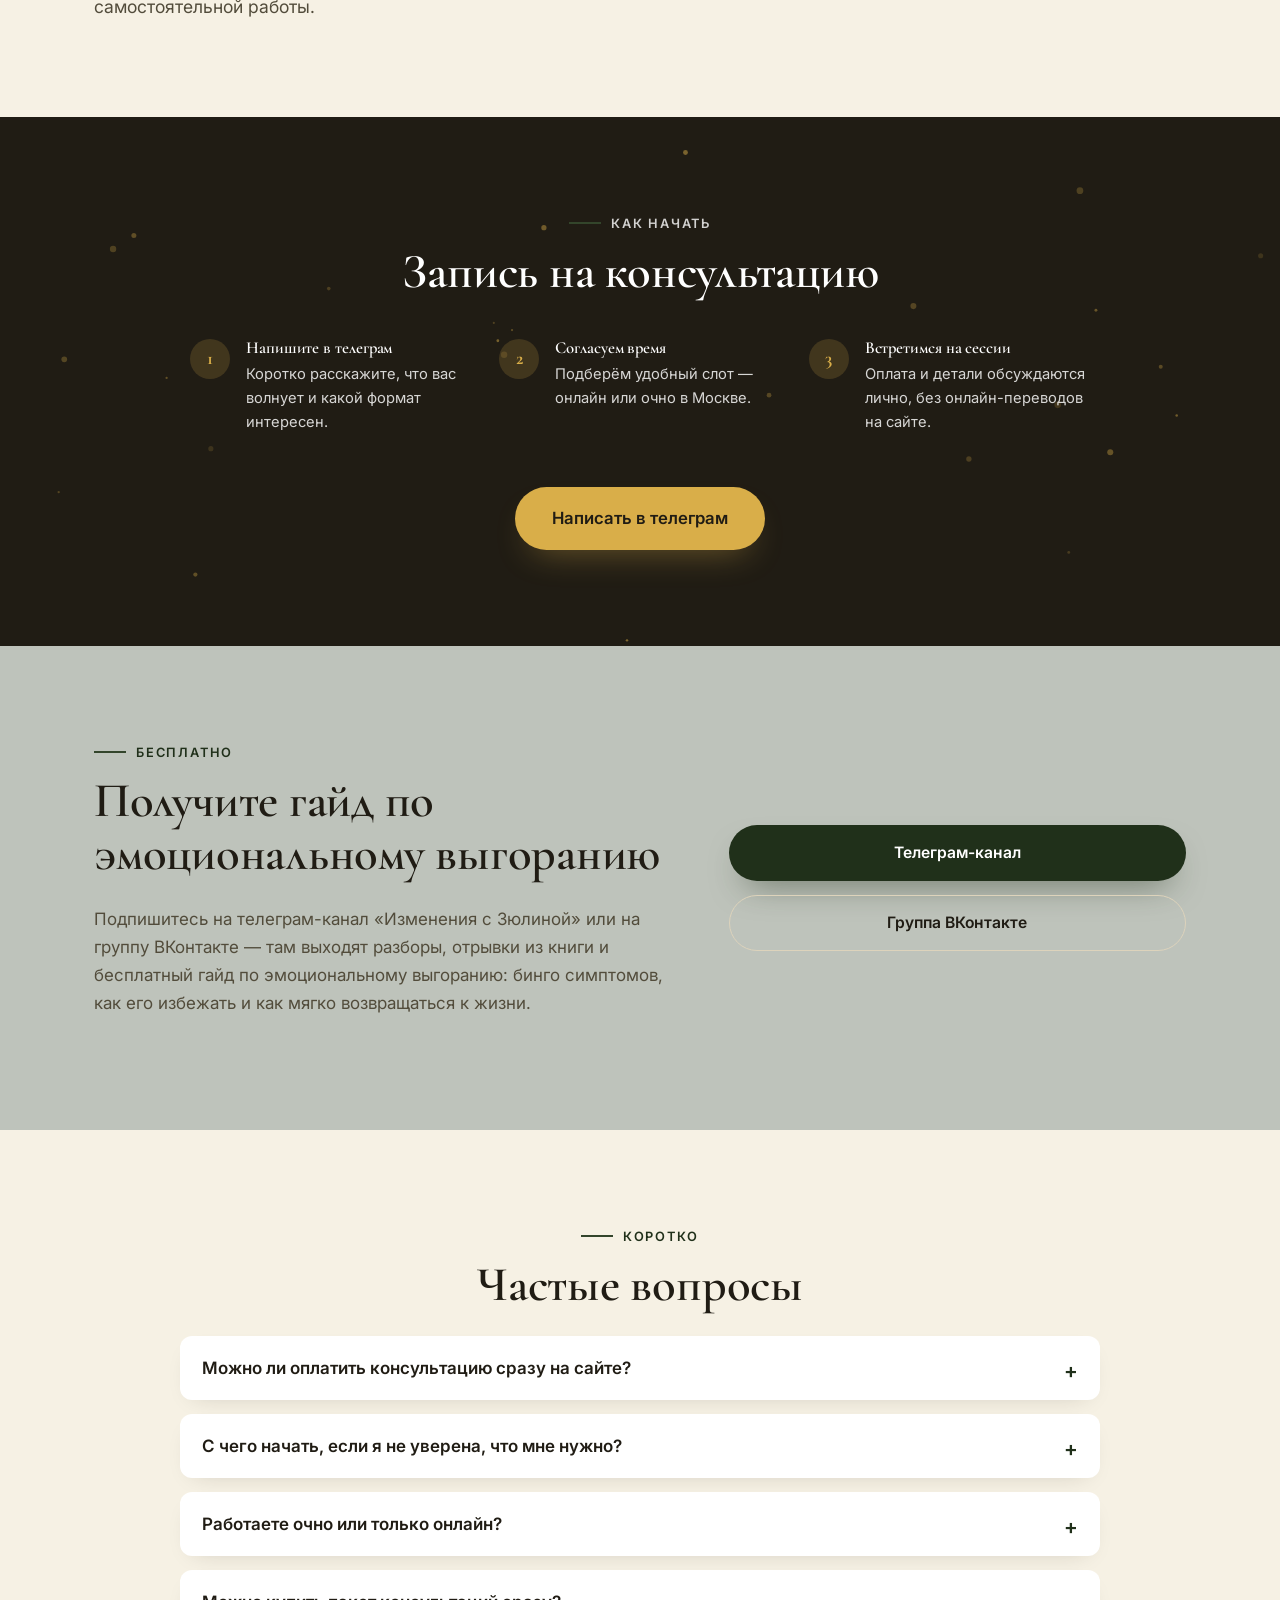
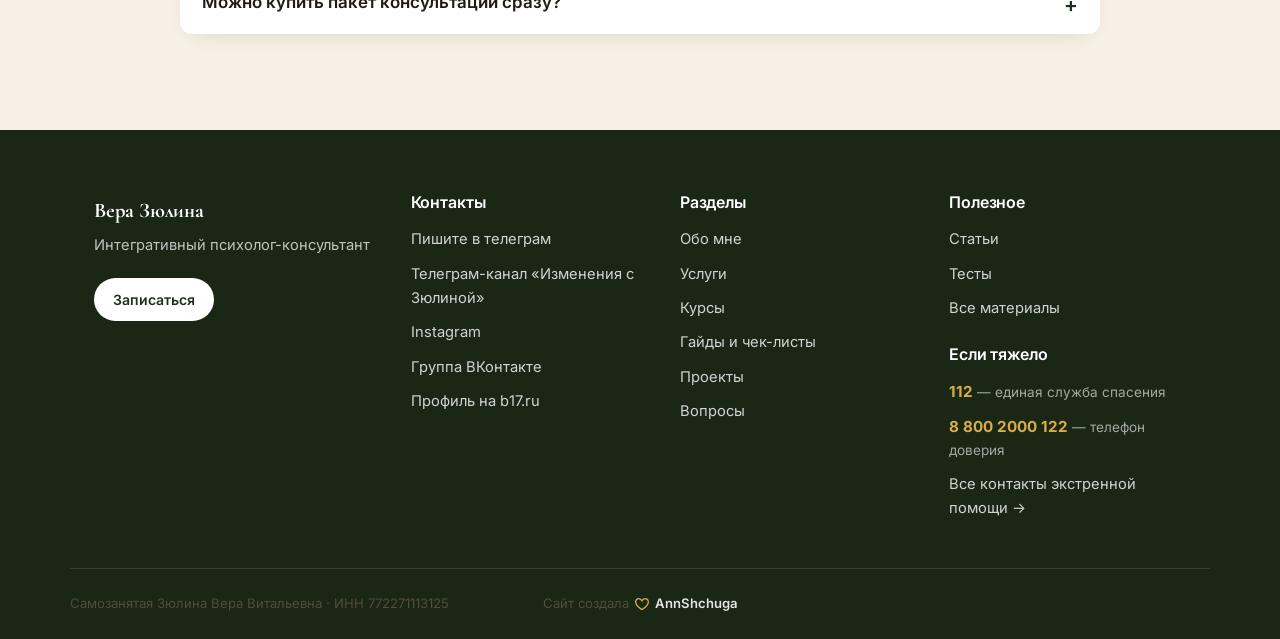
==== commit d654a0e7: "Dark hero, booking and pricing sections with particle accent Reworks the homepage hero, booking CTA " ====
--- a/index.html
+++ b/index.html
@@ -78,7 +78,7 @@
 <main id="main">
 
   <!-- HERO -->
-  <section class="hero">
+  <section class="hero hero-dark particle-bg">
     <div class="wrap hero-inner">
       <div class="hero-text">
         <p class="eyebrow">Интегративный психолог-консультант</p>
@@ -99,7 +99,7 @@
       <div class="hero-visual" aria-hidden="true">
         <div class="hero-blob"></div>
         <div class="hero-photo-frame">
-          <img class="hero-photo" src="img/vera-hero.jpg" alt="Вера Зюлина">
+          <img class="hero-photo hero-photo-bw" src="img/vera-about.jpg" alt="Вера Зюлина">
         </div>
       </div>
     </div>
@@ -230,7 +230,7 @@
   </section>
 
   <!-- SERVICES -->
-  <section class="section" id="services">
+  <section class="section section-dark particle-bg" id="services">
     <div class="wrap">
       <p class="section-eyebrow">Форматы работы</p>
       <h2>Услуги</h2>
@@ -445,7 +445,7 @@
   </section>
 
   <!-- BOOKING -->
-  <section class="section booking-section">
+  <section class="section booking-section particle-bg">
     <div class="wrap booking-inner">
       <p class="section-eyebrow">Как начать</p>
       <h2>Запись на консультацию</h2>
--- a/css/style.css
+++ b/css/style.css
@@ -331,6 +331,75 @@
   white-space: nowrap;
 }
 
+/* ---------- Dark sections w/ drifting particle accent ---------- */
+.particle-bg{ position:relative; }
+.particle-canvas{
+  position:absolute; inset:0;
+  width:100%; height:100%;
+  pointer-events:none;
+  z-index:0;
+}
+
+.hero-dark{
+  position:relative;
+  background: var(--ink);
+  color: #fff;
+  overflow:hidden;
+}
+.hero-dark .hero-inner,
+.hero-dark .trust-strip{ position:relative; z-index:1; }
+.hero-dark .eyebrow{ color: var(--butter); }
+.hero-dark .hero-subtitle{ color: var(--butter); }
+.hero-dark .hero-lead{ color: rgba(255,255,255,0.78); }
+.hero-dark .word-strike{ text-decoration-color: var(--butter); }
+.hero-dark .word-handwritten{ color: var(--butter); }
+.hero-dark .hero-micro{ color: var(--butter); }
+.hero-dark .btn-primary{
+  background: var(--butter);
+  color: var(--ink);
+  box-shadow: 0 16px 34px -16px rgba(217, 174, 73, 0.45);
+}
+.hero-dark .btn-primary:hover{ filter: brightness(1.06); }
+.hero-dark .btn-ghost{ color:#fff; border-color: rgba(255,255,255,0.35); }
+.hero-dark .btn-ghost:hover{ background: rgba(255,255,255,0.1); }
+.hero-dark .hero-photo-frame{
+  box-shadow: 0 20px 50px -20px rgba(0,0,0,0.6);
+  border: 1px solid rgba(255,255,255,0.08);
+}
+.hero-photo-bw{
+  filter: grayscale(1) contrast(1.05);
+}
+
+/* "Обо мне в цифрах" treatment — thin oversized numbers, no card chrome.
+   Only the two real numeric facts get the big-number style; credentials
+   stay as plain pills since they aren't numbers. */
+.hero-dark .trust-strip{
+  background: transparent;
+  border-top: 1px solid rgba(255,255,255,0.12);
+  padding: 44px 0 36px;
+}
+.hero-dark .trust-inner{ column-gap: 64px; }
+.hero-dark .stat-item{ background: none; padding: 0; }
+.hero-dark .stat-num{
+  font-weight: 300;
+  font-size: 3.2rem;
+  color: var(--butter);
+  position:relative;
+  padding-bottom: 12px;
+}
+.hero-dark .stat-num::after{
+  content:'';
+  position:absolute; left:50%; bottom:0;
+  transform: translateX(-50%);
+  width: 36px; height:2px;
+  background: var(--butter);
+}
+.hero-dark .trust-inner span.stat-label{ color: rgba(255,255,255,0.72); }
+.hero-dark .trust-credentials span{
+  background: rgba(255,255,255,0.08);
+  color: rgba(255,255,255,0.85);
+}
+
 .hero-solo .hero-inner{
   grid-template-columns: 1fr;
   text-align: center;
@@ -502,6 +571,48 @@
 .method-card h3{ font-size: 1.05rem; margin-bottom: 0.5em; }
 .method-card p{ font-size: 0.92rem; margin: 0; }
 
+/* ---------- Dark section shell (services pricing, reference-inspired) ---------- */
+.section-dark{
+  position:relative;
+  background: var(--ink);
+  color:#fff;
+  overflow:hidden;
+}
+.section-dark .wrap{ position:relative; z-index:1; }
+.section-dark .section-eyebrow{ color: rgba(255,255,255,0.72); }
+.section-dark .section-eyebrow::before{ background: var(--butter); }
+.section-dark h2{ color: #fff; }
+.section-dark .section-lead{ color: rgba(255,255,255,0.7); }
+
+.section-dark .service-card{
+  background: rgba(255,255,255,0.04);
+  border: 1px solid rgba(255,255,255,0.09);
+  box-shadow: none;
+}
+.section-dark .service-card.featured{ border-color: var(--butter); }
+.section-dark .badge{ background: var(--butter); color: var(--ink); }
+.section-dark .service-meta{ color: rgba(255,255,255,0.55); }
+.section-dark .service-card h3{ color: #fff; }
+.section-dark .service-card p{ color: rgba(255,255,255,0.72); }
+.section-dark .price-list{ border-top-color: rgba(255,255,255,0.12); }
+.section-dark .price-list li{ border-bottom-color: rgba(255,255,255,0.12); }
+.section-dark .price-list li span{ color: rgba(255,255,255,0.6); }
+.section-dark .price-list li strong{ color: var(--butter); }
+.section-dark .service-price{ color: var(--butter); font-weight: 700; }
+.section-dark .service-price-accent{ color: var(--butter); }
+.section-dark .btn-outline{
+  background: transparent;
+  color: var(--butter);
+  border-color: var(--butter);
+}
+.section-dark .btn-outline:hover{ background: var(--butter); color: var(--ink); }
+.section-dark .btn-primary{
+  background: var(--butter);
+  color: var(--ink);
+  box-shadow: 0 16px 34px -16px rgba(217, 174, 73, 0.45);
+}
+.section-dark .btn-primary:hover{ filter: brightness(1.06); }
+
 /* ---------- Services ---------- */
 .services-grid{
   display:grid;
@@ -659,11 +770,20 @@
 
 /* ---------- Booking ---------- */
 .booking-section{
-  background: var(--sage-deep);
+  position:relative;
+  background: var(--ink);
   color: #fff;
-}
+  overflow:hidden;
+}
+.booking-section .wrap{ position:relative; z-index:1; }
 .booking-section .section-eyebrow{ color: rgba(255,255,255,0.8); }
 .booking-section h2{ color: #fff; }
+.booking-section .btn-primary{
+  background: var(--butter);
+  color: var(--ink);
+  box-shadow: 0 16px 34px -16px rgba(217, 174, 73, 0.45);
+}
+.booking-section .btn-primary:hover{ filter: brightness(1.06); }
 .booking-inner{ text-align:center; }
 .booking-inner .btn-large{ margin-top: 12px; }
 
@@ -678,7 +798,8 @@
   flex-shrink:0;
   width: 40px; height: 40px;
   border-radius: 50%;
-  background: rgba(255,255,255,0.15);
+  background: rgba(217, 174, 73, 0.18);
+  color: var(--butter);
   display:flex; align-items:center; justify-content:center;
   font-family: var(--font-display);
   font-weight: 700; font-size: 1.15rem;
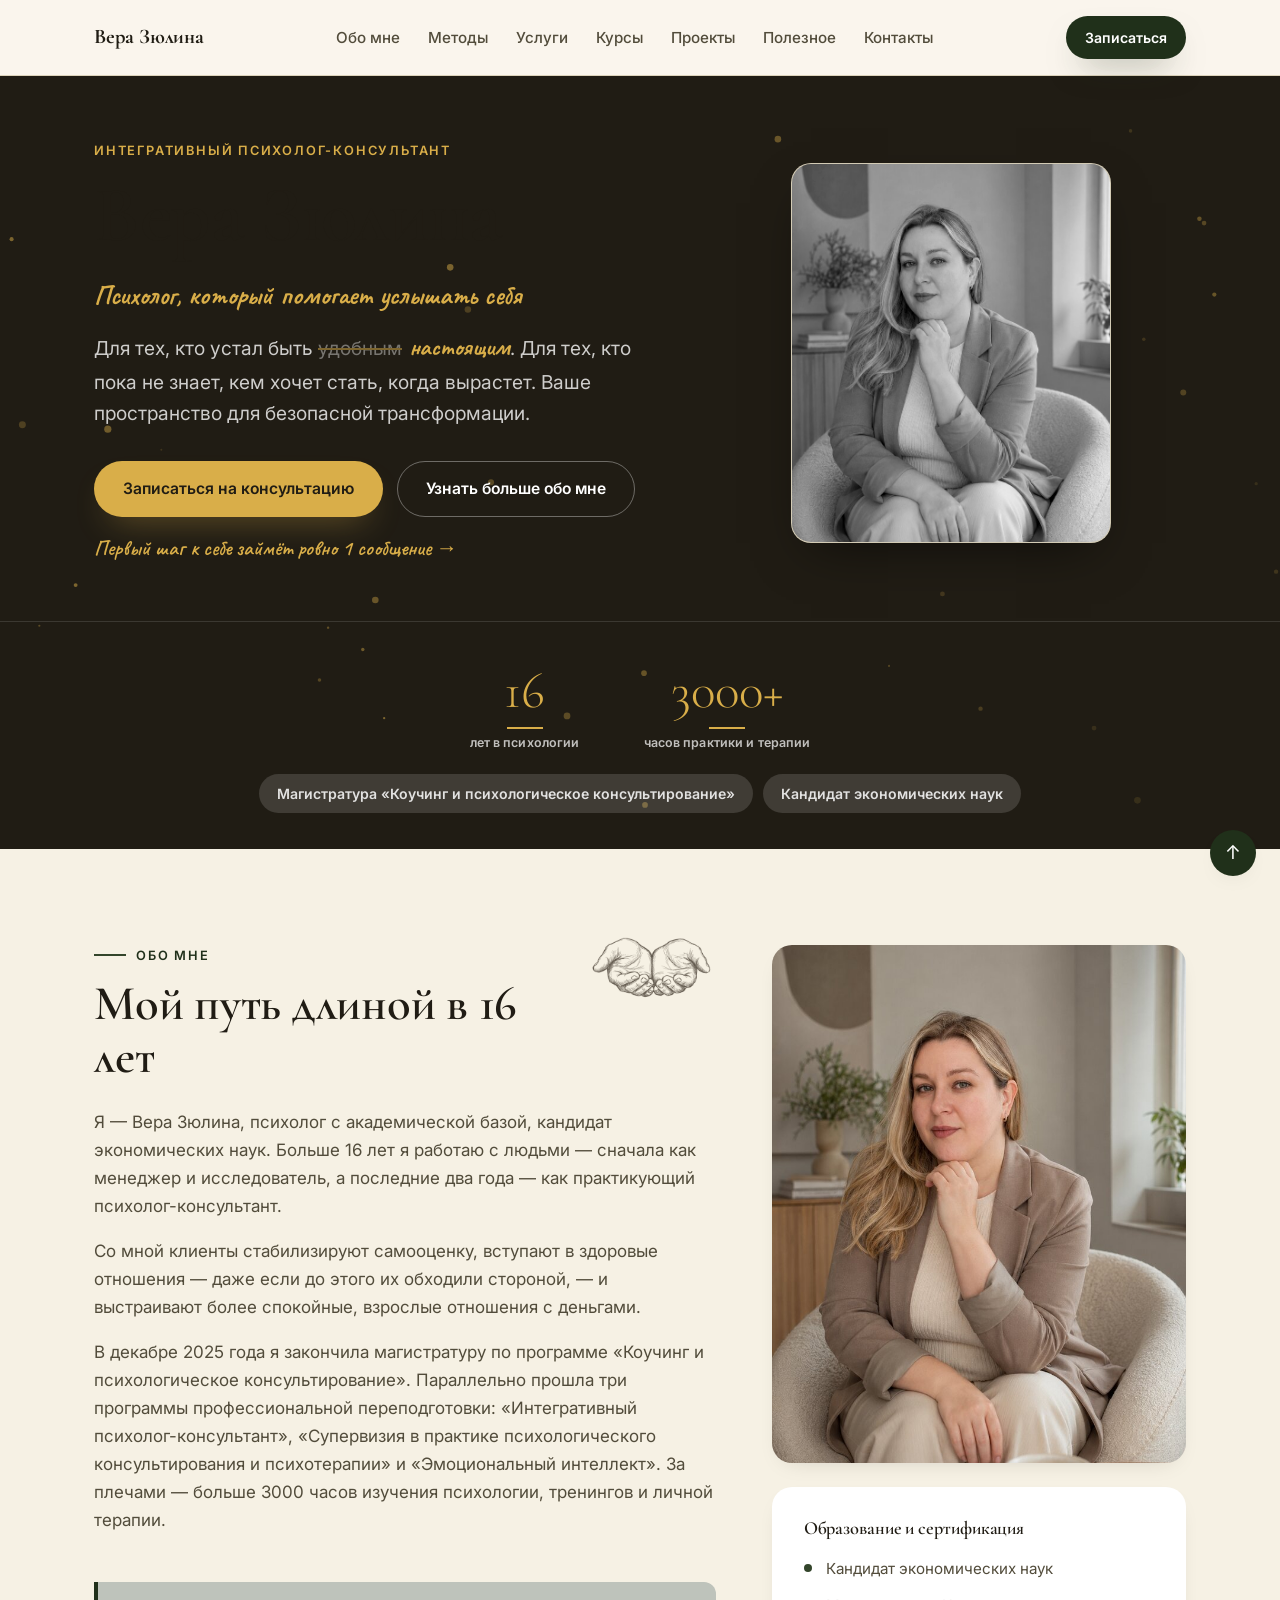
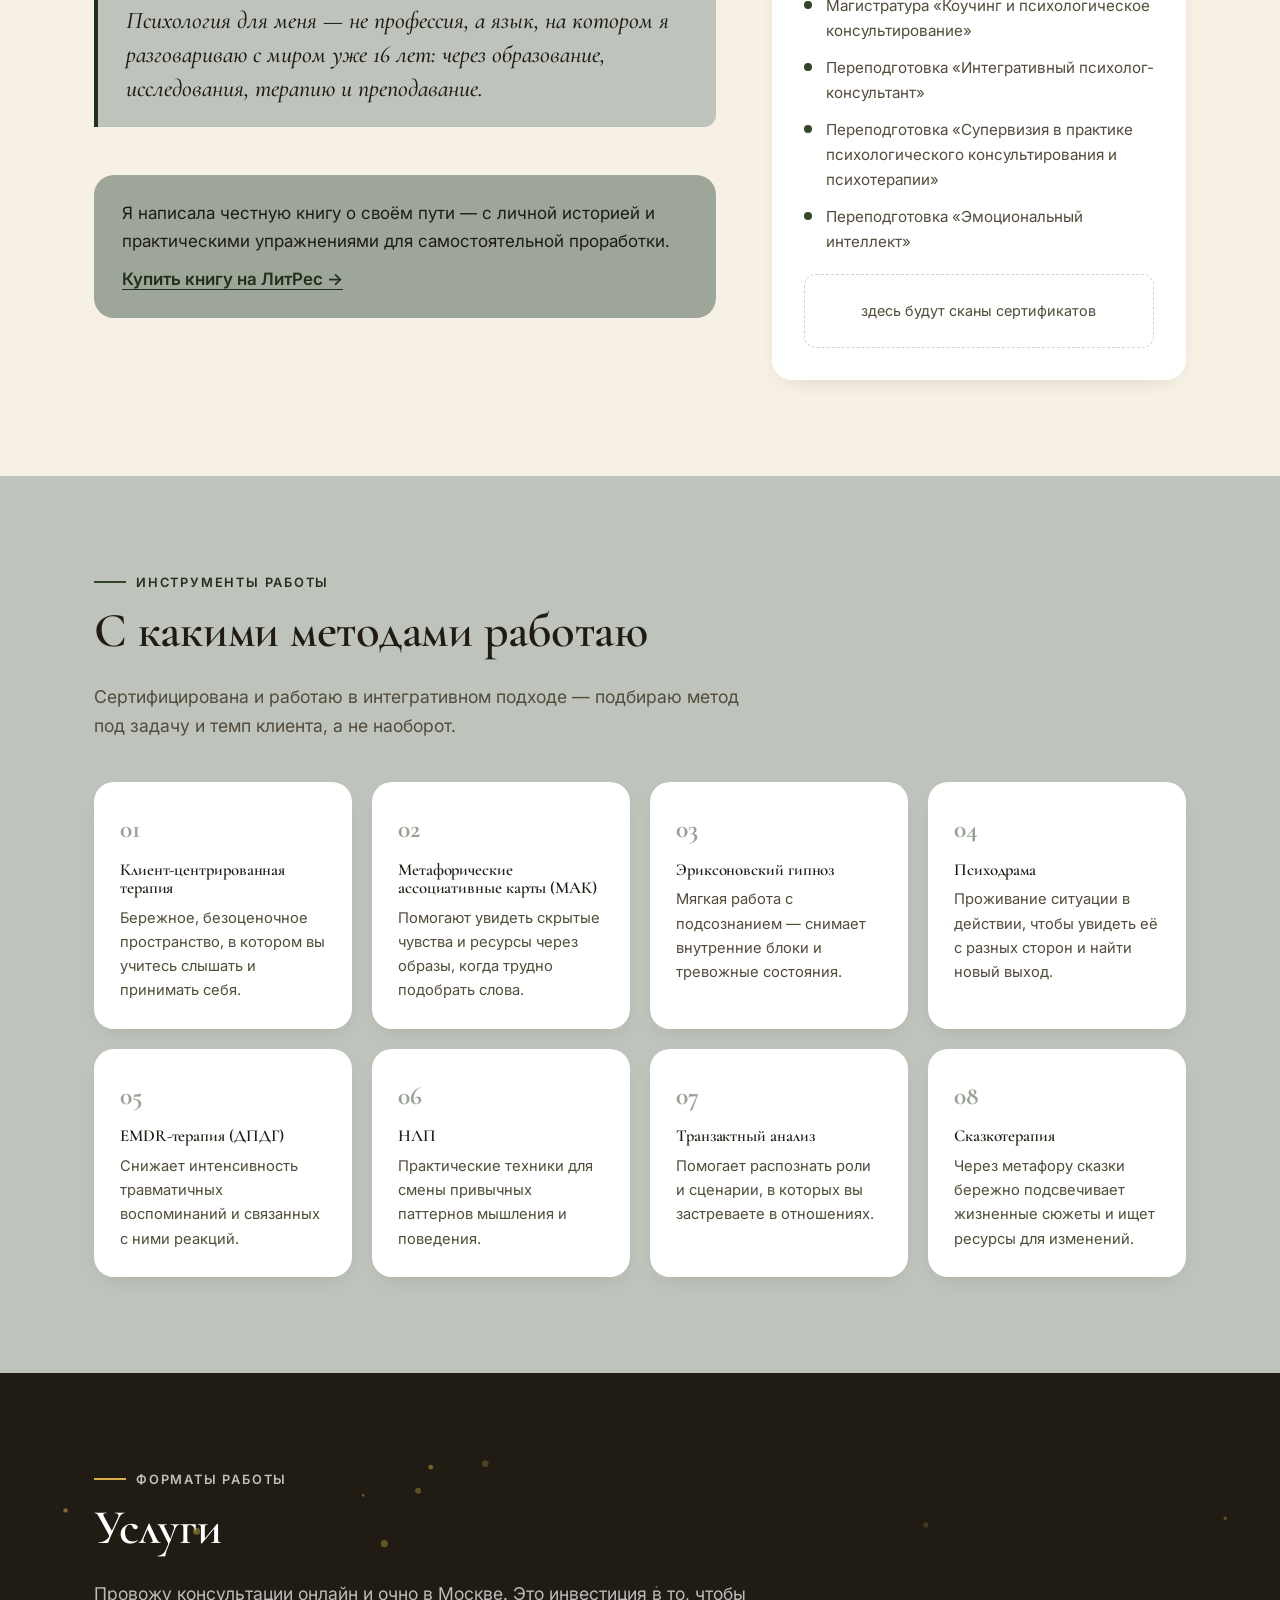
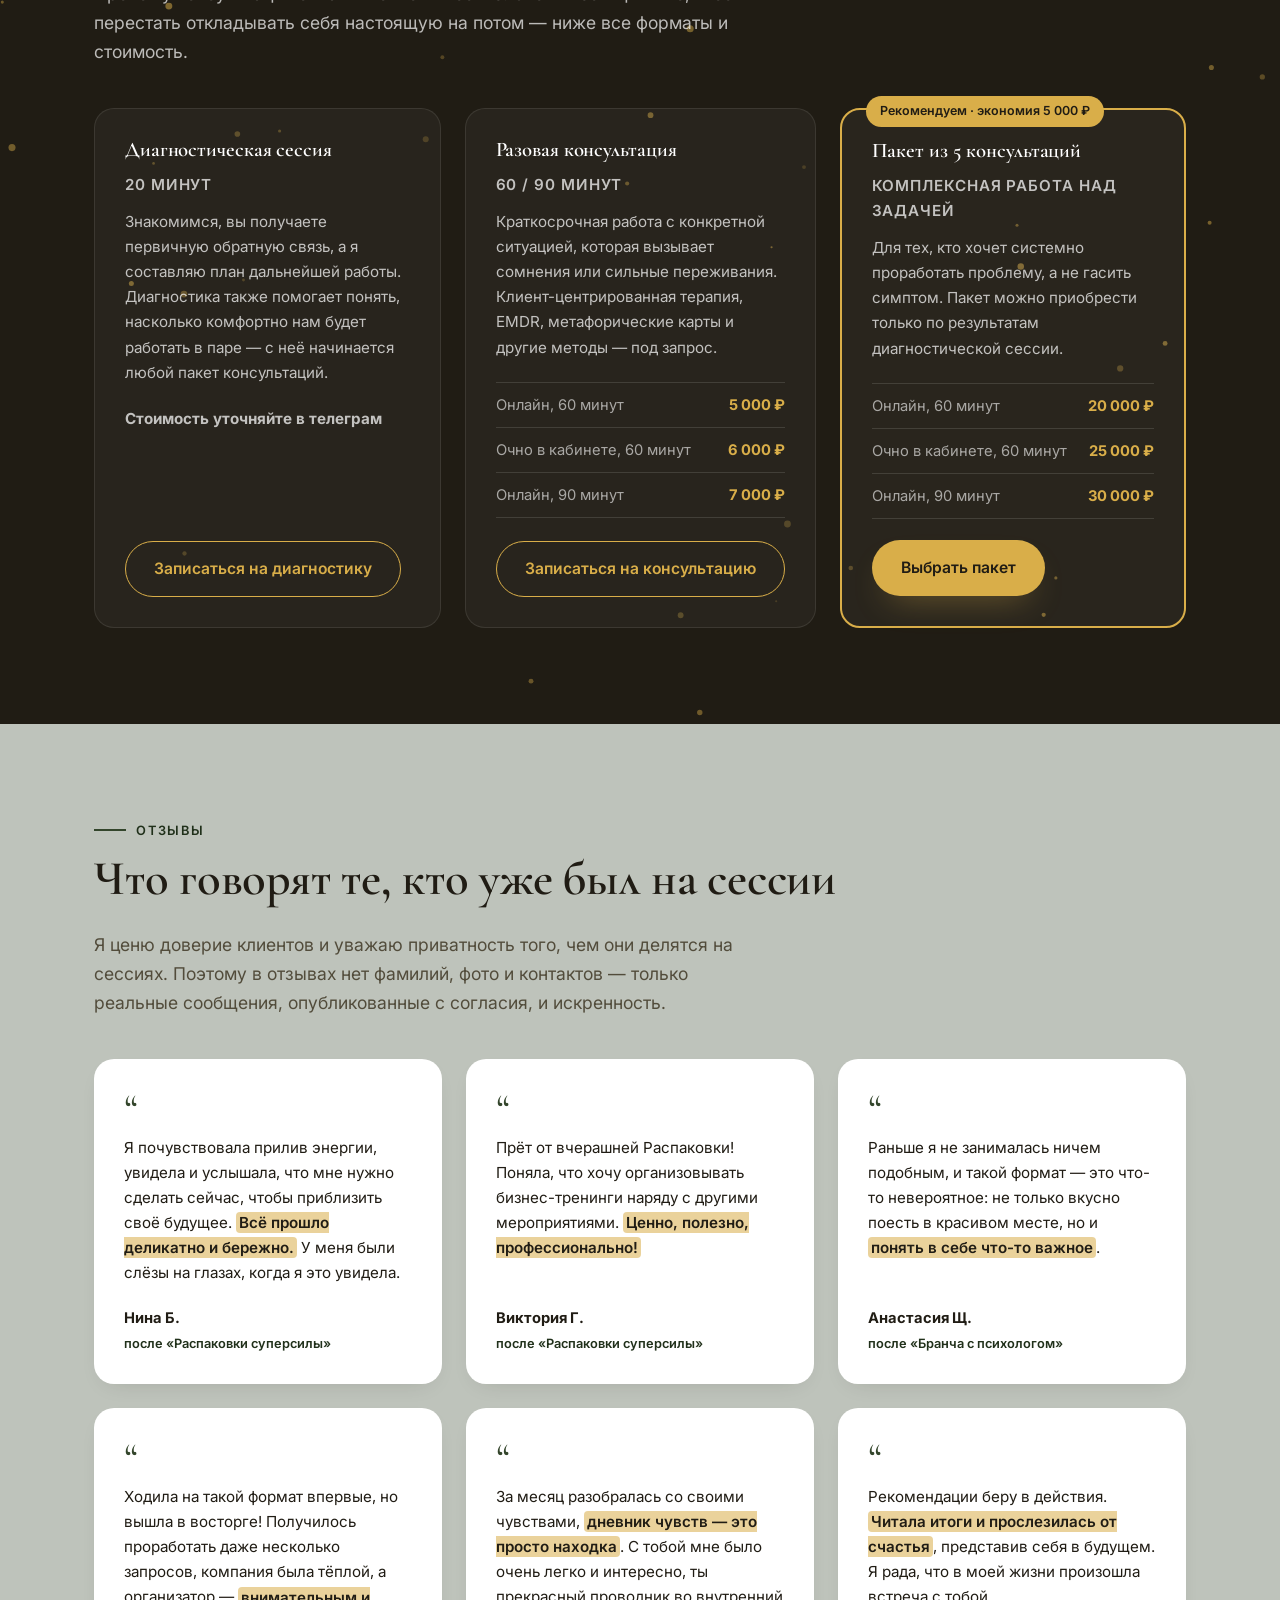
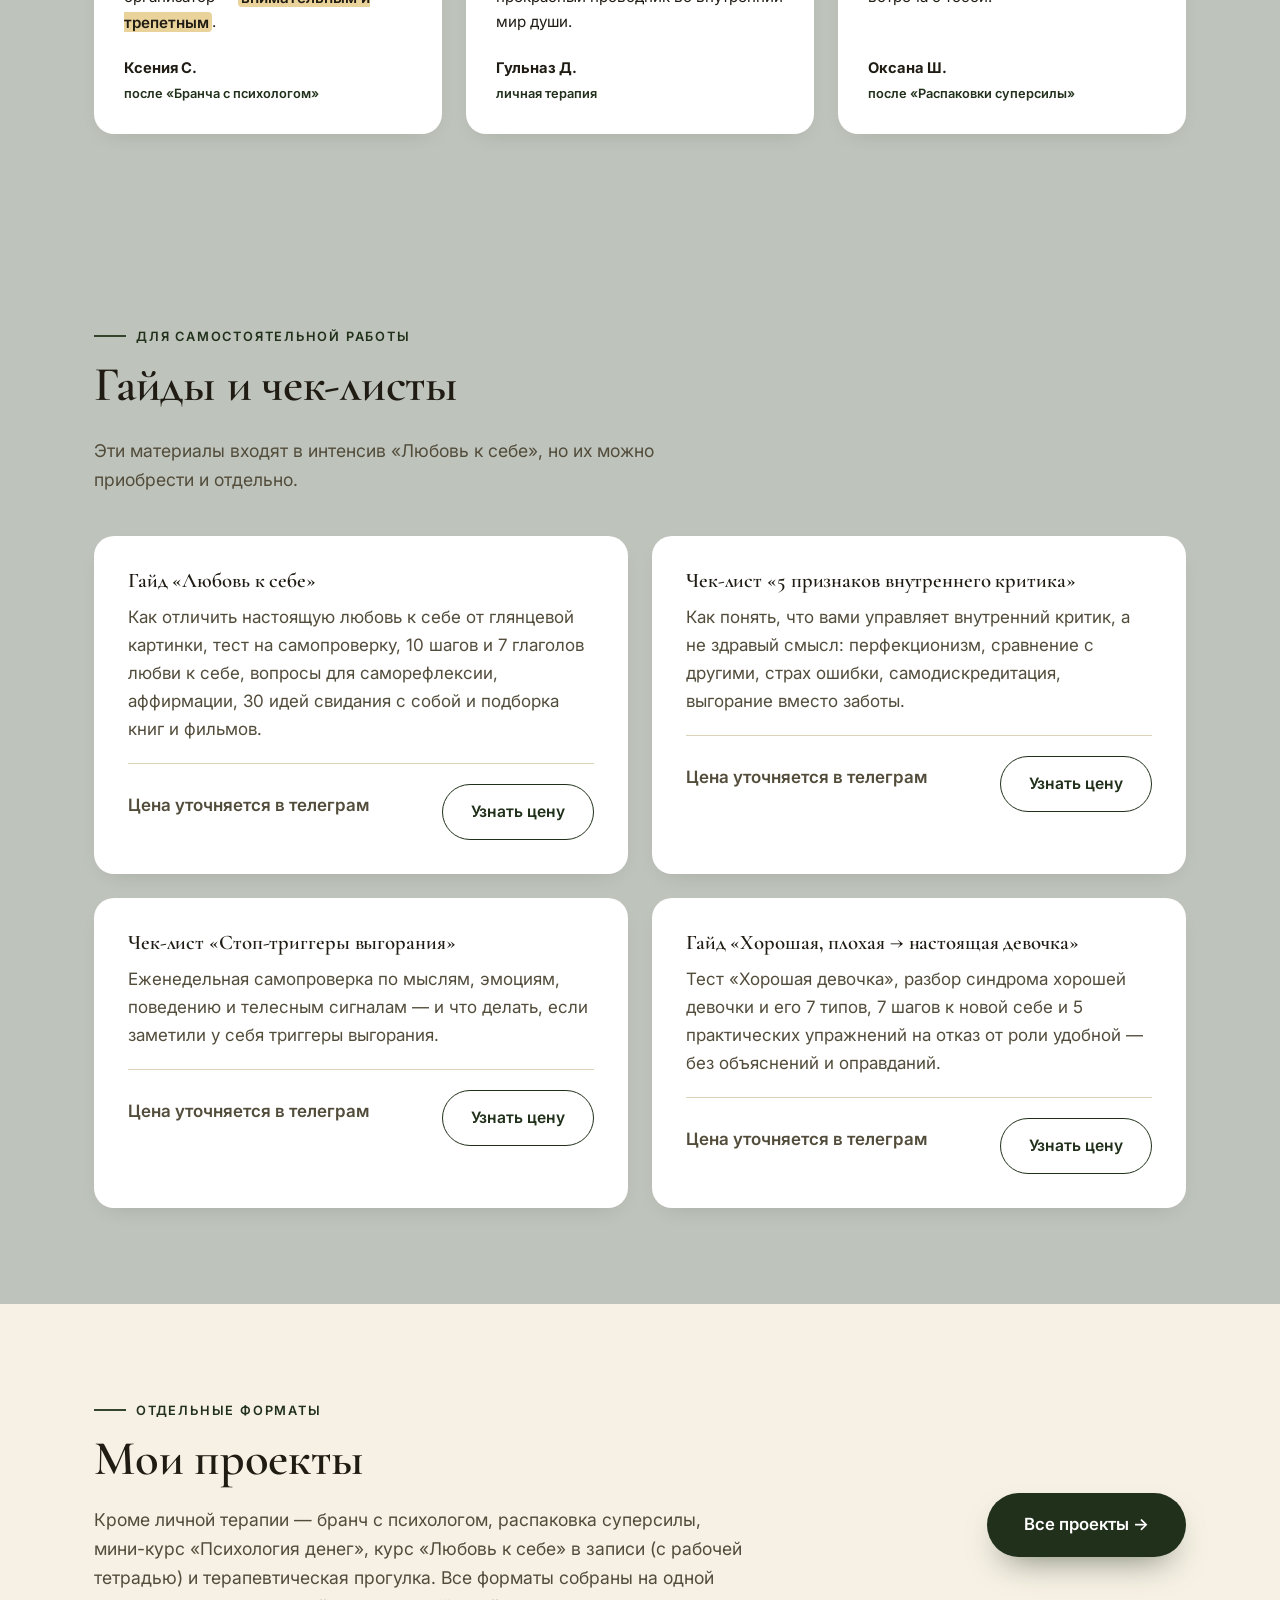
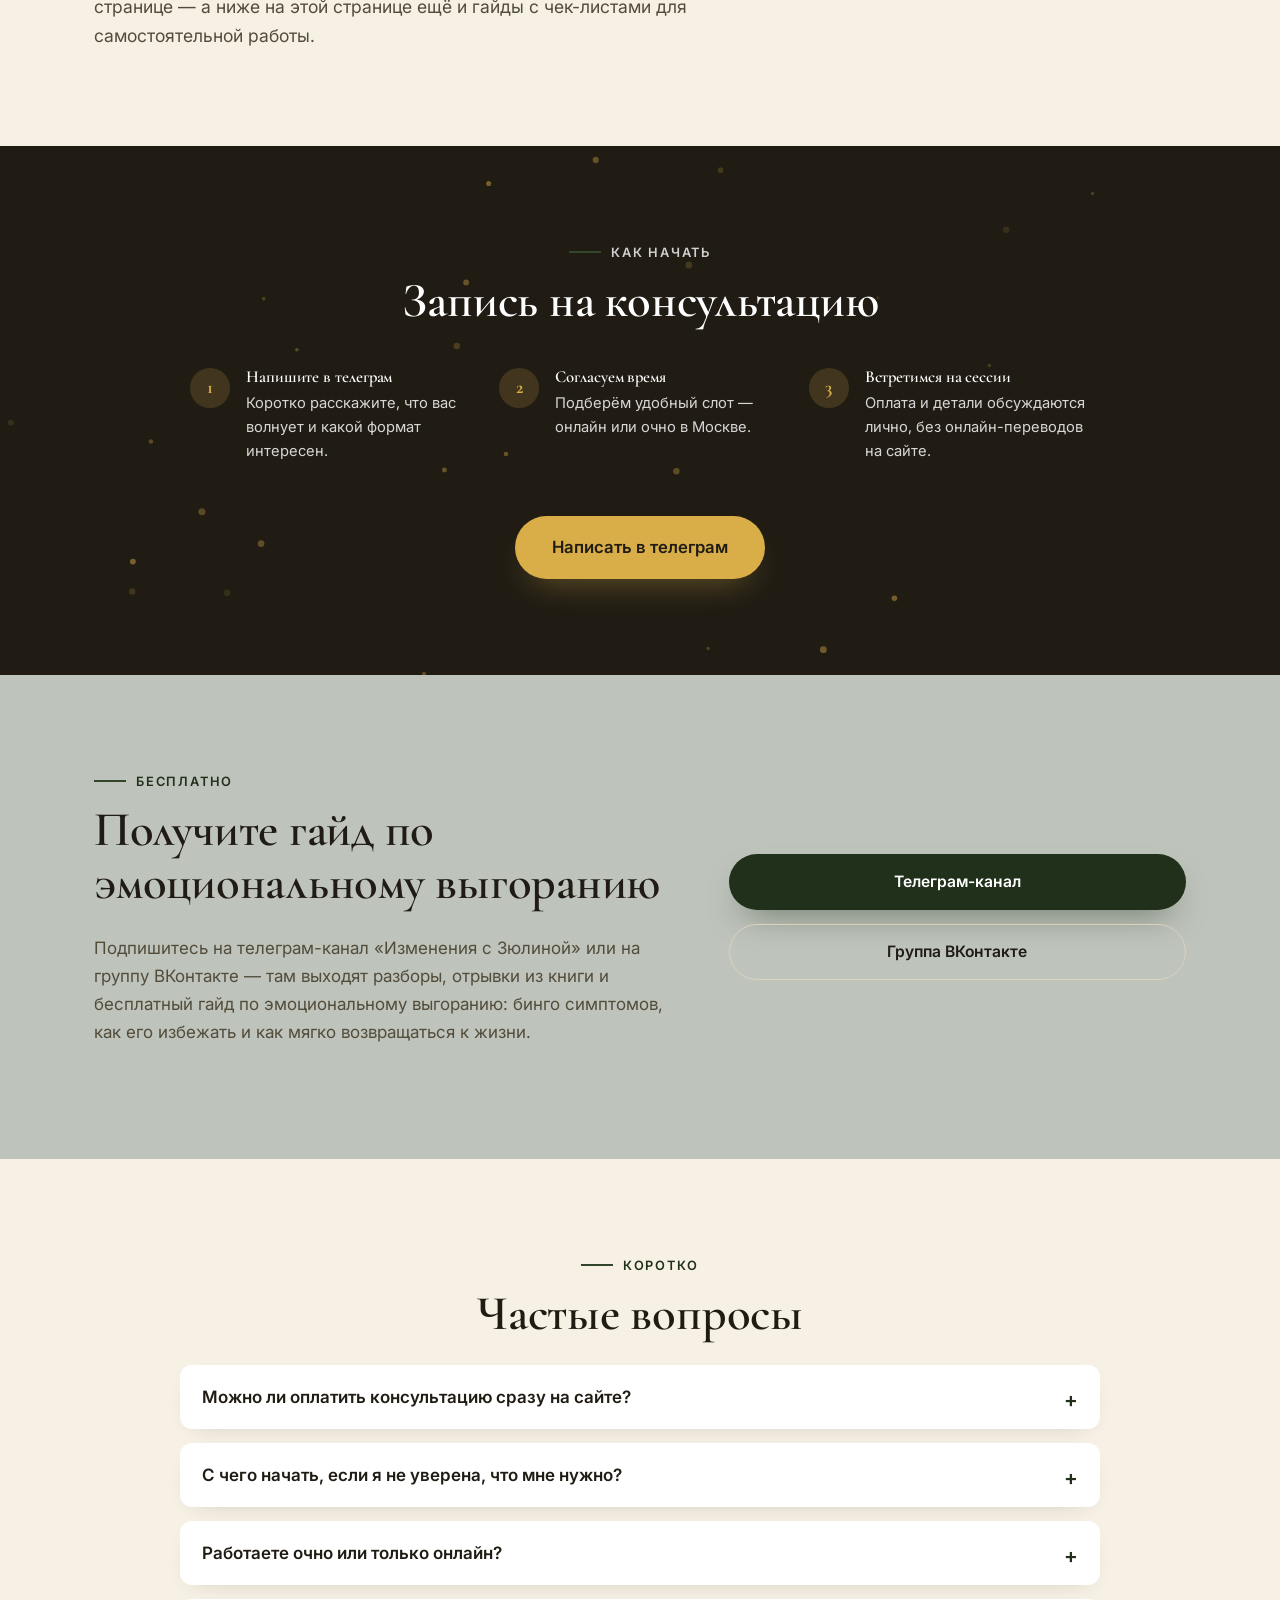
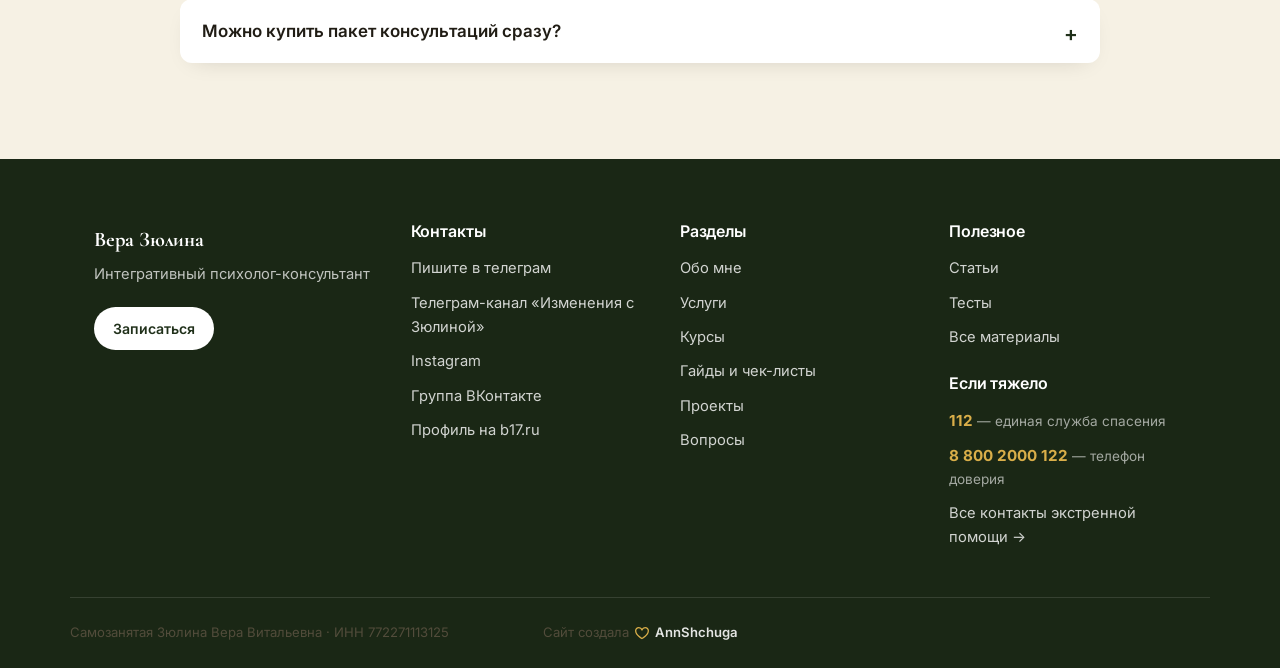
==== commit 6cfef35b: "Explain privacy practice in testimonials lead text Spells out why reviews carry no surnames, photos " ====
--- a/index.html
+++ b/index.html
@@ -295,7 +295,9 @@
       <p class="section-eyebrow">Отзывы</p>
       <h2>Что говорят те, кто уже был на сессии</h2>
       <p class="section-lead">
-        Реальные сообщения из переписки с клиентами — публикуются с их согласия.
+        Я ценю доверие клиентов и уважаю приватность того, чем они делятся на сессиях.
+        Поэтому в отзывах нет фамилий, фото и контактов — только реальные сообщения,
+        опубликованные с согласия, и искренность.
       </p>
 
       <div class="testimonials-grid">
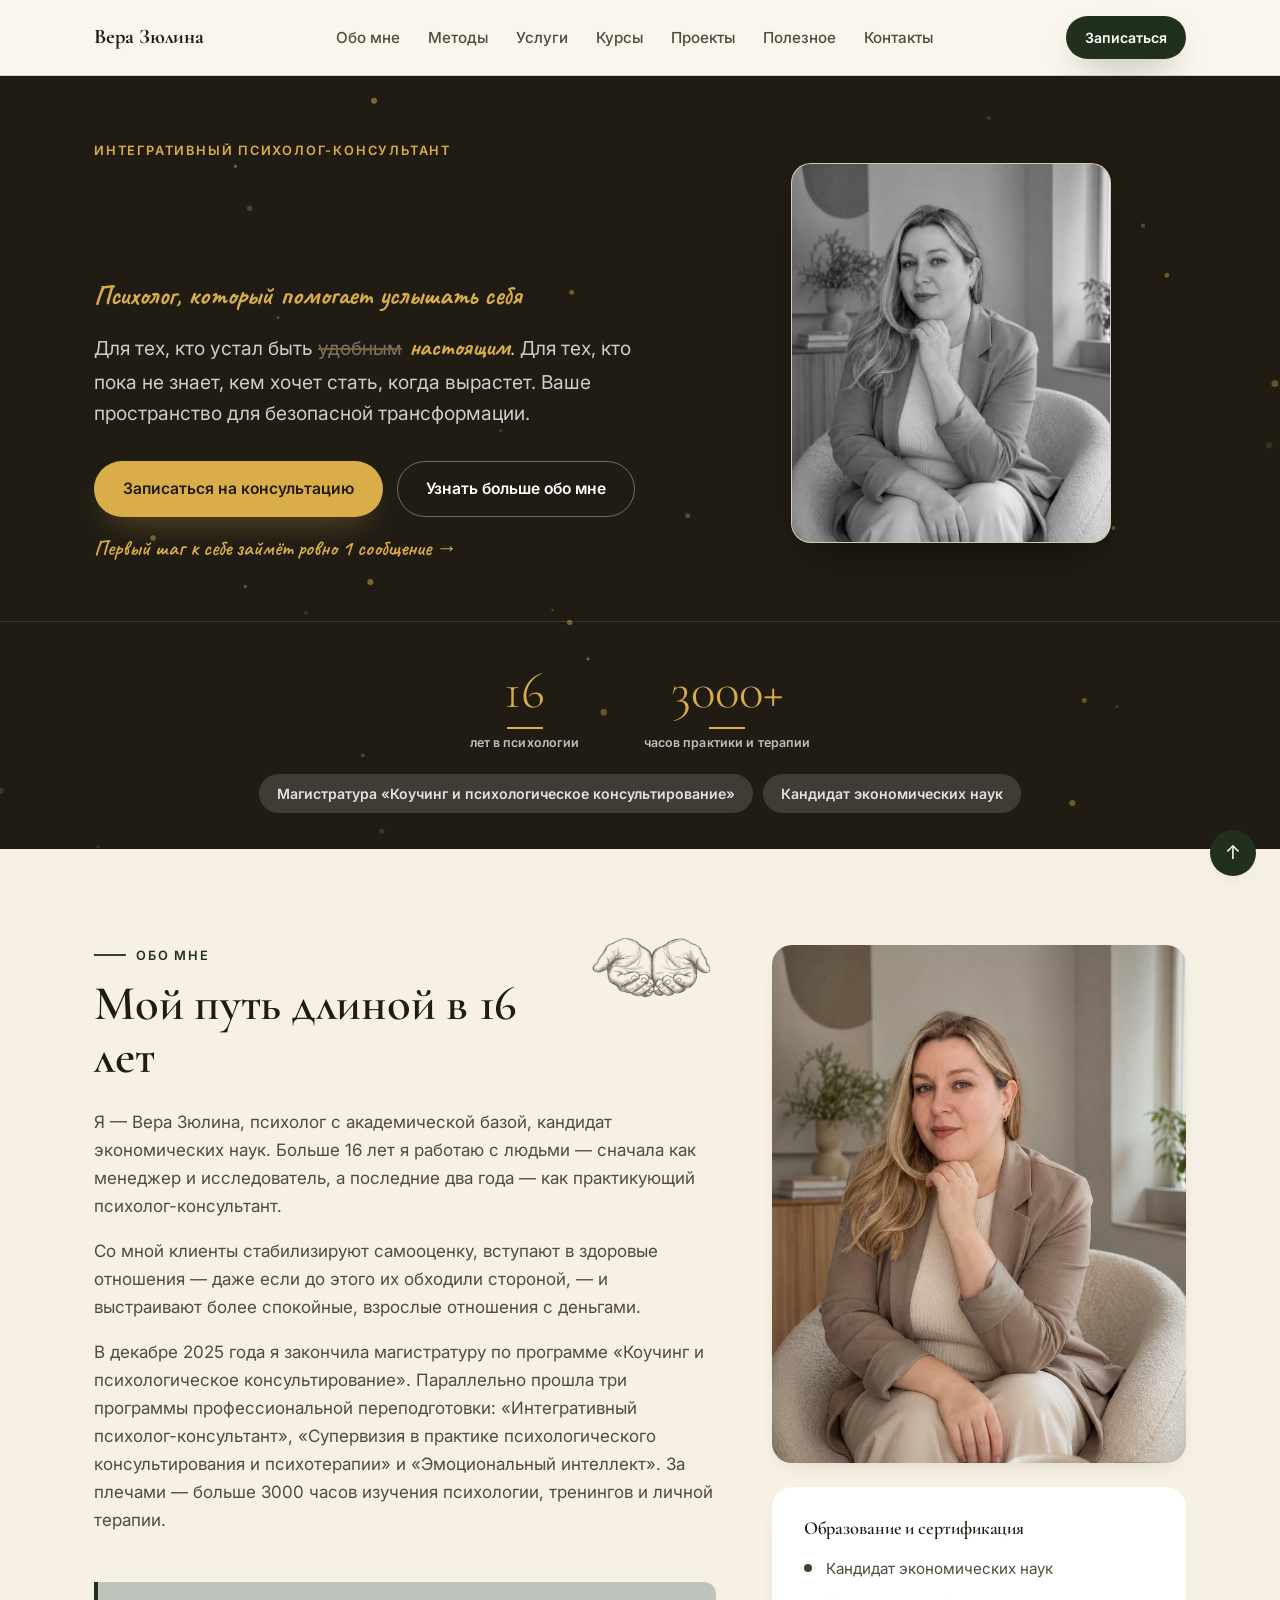
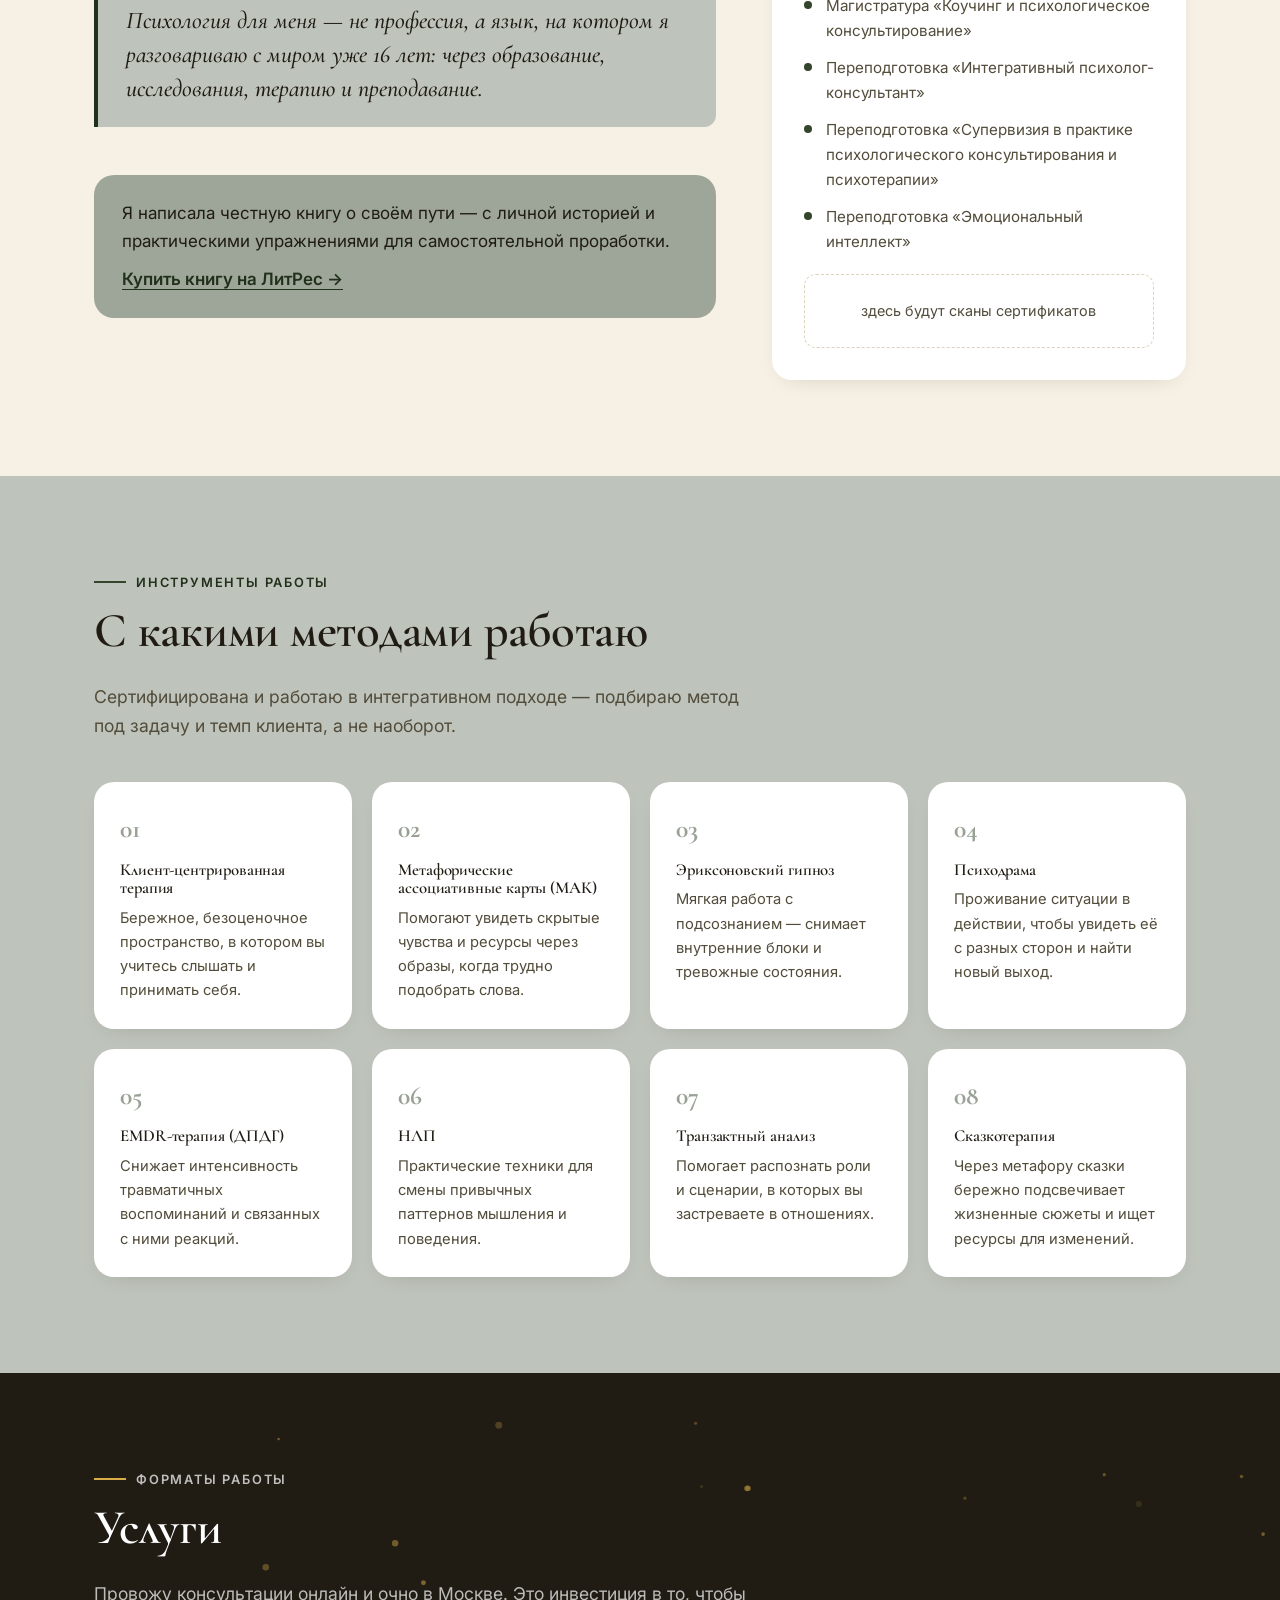
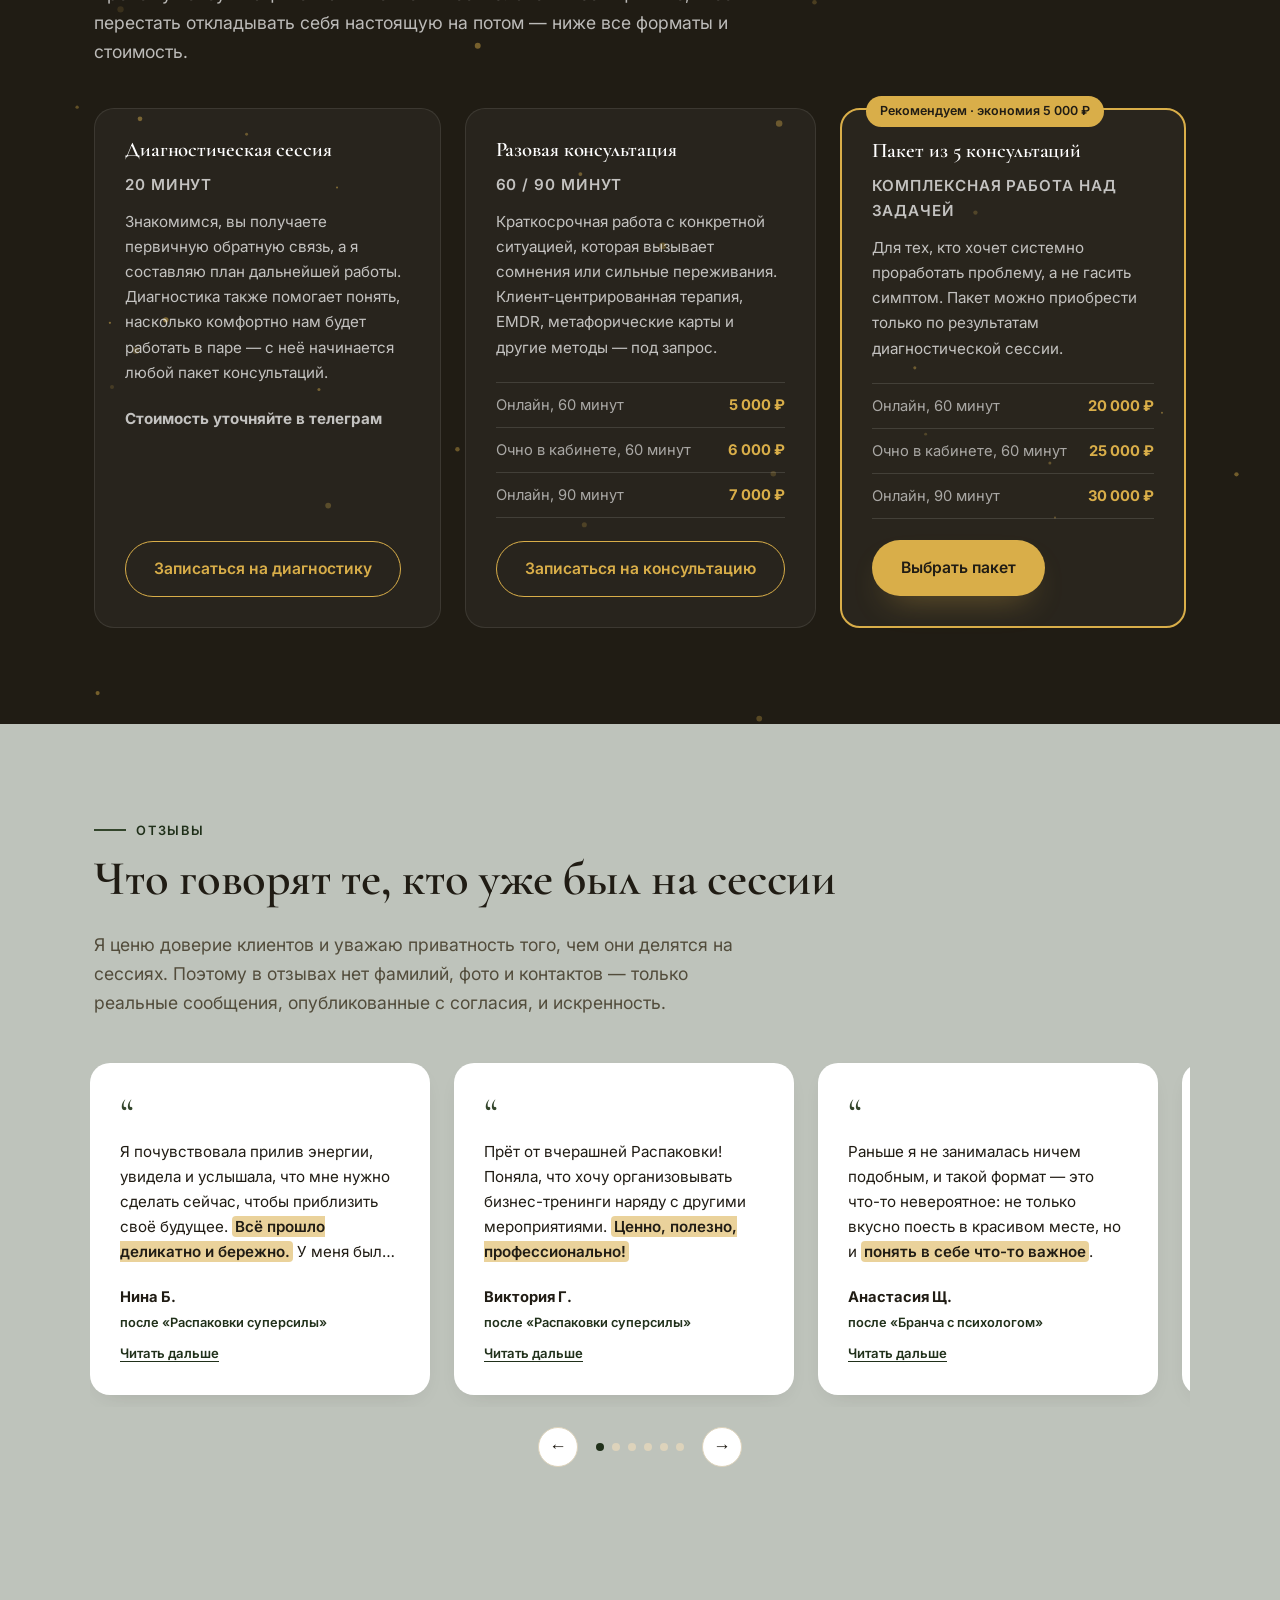
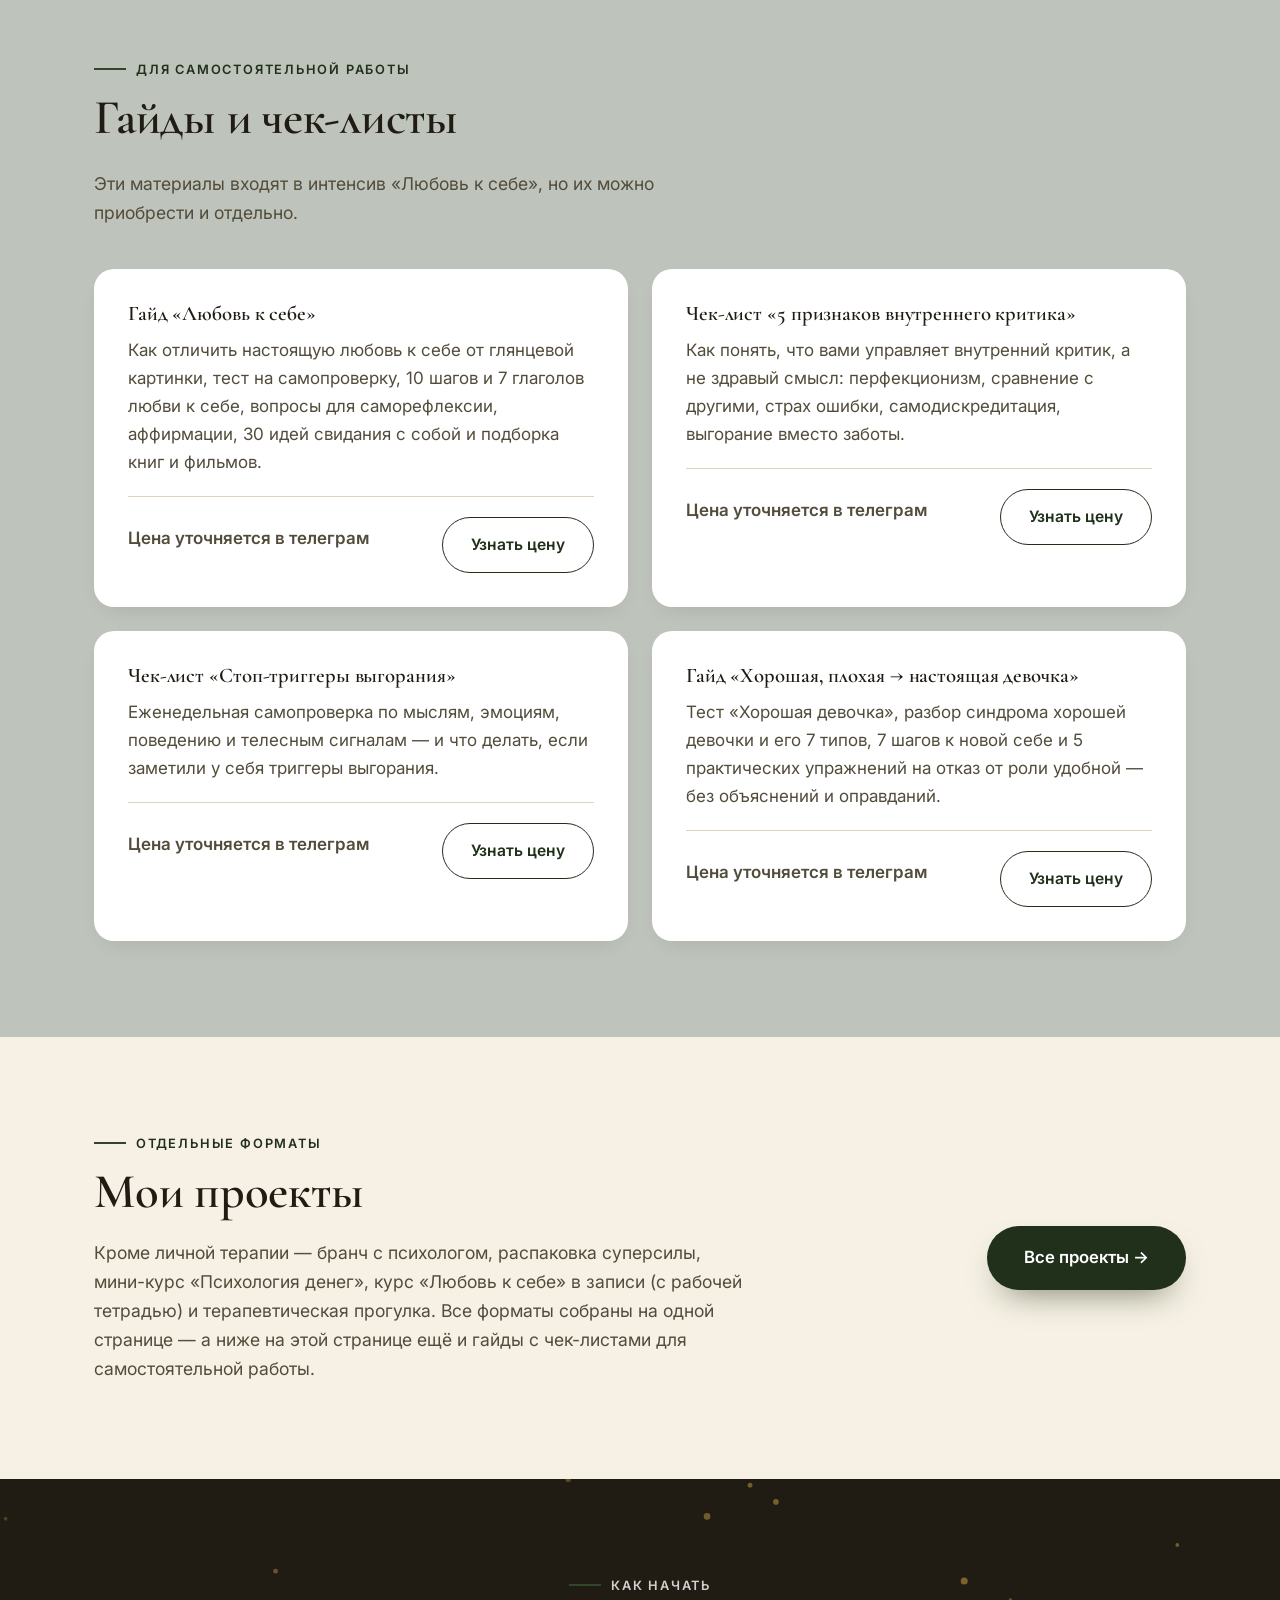
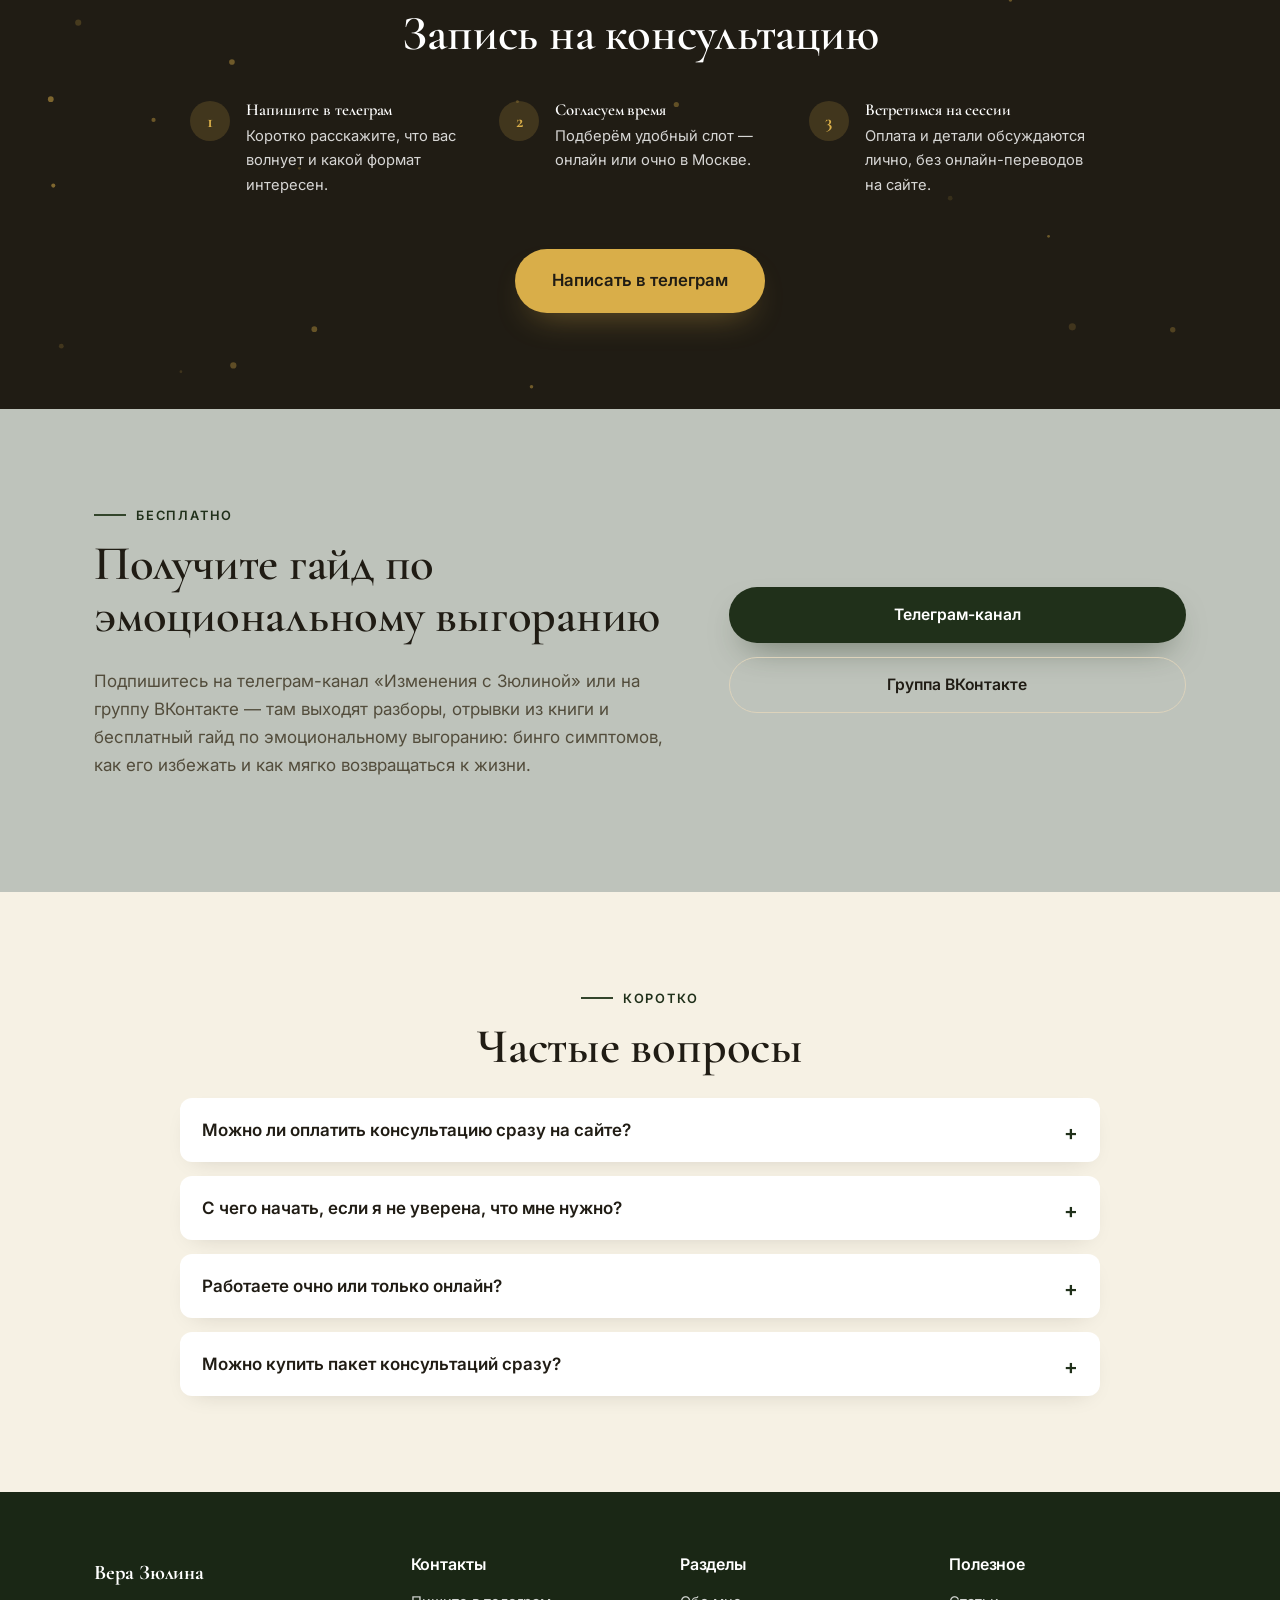
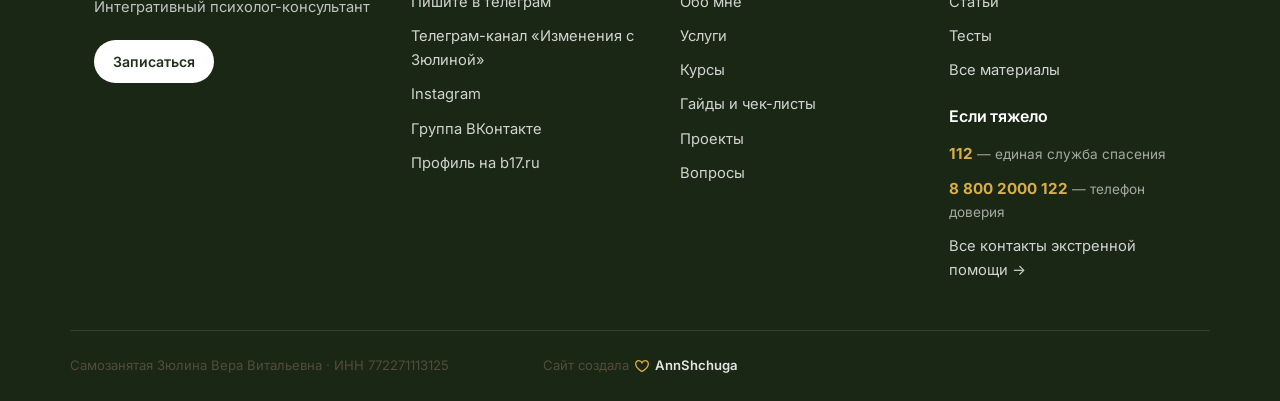
==== commit e270e514: "Turn testimonials into a horizontal carousel with expandable cards Replaces the static 3-column grid" ====
--- a/index.html
+++ b/index.html
@@ -300,68 +300,82 @@
         опубликованные с согласия, и искренность.
       </p>
 
-      <div class="testimonials-grid">
-
-        <article class="testimonial-card">
-          <p>
-            Я почувствовала прилив энергии, увидела и услышала, что мне нужно сделать
-            сейчас, чтобы приблизить своё будущее. <mark class="quote-highlight">Всё прошло деликатно
-            и бережно.</mark> У меня были слёзы на глазах, когда я это увидела.
-          </p>
-          <span class="testimonial-author">Нина Б.</span>
-          <span class="testimonial-tag">после «Распаковки суперсилы»</span>
-        </article>
-
-        <article class="testimonial-card">
-          <p>
-            Прёт от вчерашней Распаковки! Поняла, что хочу организовывать бизнес-тренинги
-            наряду с другими мероприятиями. <mark class="quote-highlight">Ценно, полезно,
-            профессионально!</mark>
-          </p>
-          <span class="testimonial-author">Виктория Г.</span>
-          <span class="testimonial-tag">после «Распаковки суперсилы»</span>
-        </article>
-
-        <article class="testimonial-card">
-          <p>
-            Раньше я не занималась ничем подобным, и такой формат — это что-то невероятное:
-            не только вкусно поесть в красивом месте, но и <mark class="quote-highlight">понять
-            в себе что-то важное</mark>.
-          </p>
-          <span class="testimonial-author">Анастасия Щ.</span>
-          <span class="testimonial-tag">после «Бранча с психологом»</span>
-        </article>
-
-        <article class="testimonial-card">
-          <p>
-            Ходила на такой формат впервые, но вышла в восторге! Получилось проработать
-            даже несколько запросов, компания была тёплой, а организатор — <mark class="quote-highlight">внимательным
-            и трепетным</mark>.
-          </p>
-          <span class="testimonial-author">Ксения С.</span>
-          <span class="testimonial-tag">после «Бранча с психологом»</span>
-        </article>
-
-        <article class="testimonial-card">
-          <p>
-            За месяц разобралась со своими чувствами, <mark class="quote-highlight">дневник чувств
-            — это просто находка</mark>. С тобой мне было очень легко и интересно, ты прекрасный
-            проводник во внутренний мир души.
-          </p>
-          <span class="testimonial-author">Гульназ Д.</span>
-          <span class="testimonial-tag">личная терапия</span>
-        </article>
-
-        <article class="testimonial-card">
-          <p>
-            Рекомендации беру в действия. <mark class="quote-highlight">Читала итоги и прослезилась
-            от счастья</mark>, представив себя в будущем. Я рада, что в моей жизни произошла встреча
-            с тобой.
-          </p>
-          <span class="testimonial-author">Оксана Ш.</span>
-          <span class="testimonial-tag">после «Распаковки суперсилы»</span>
-        </article>
-
+      <div class="testimonials-carousel">
+        <div class="testimonials-track" id="testimonialsTrack">
+
+          <article class="testimonial-card" tabindex="0" role="button" aria-expanded="false">
+            <p>
+              Я почувствовала прилив энергии, увидела и услышала, что мне нужно сделать
+              сейчас, чтобы приблизить своё будущее. <mark class="quote-highlight">Всё прошло деликатно
+              и бережно.</mark> У меня были слёзы на глазах, когда я это увидела.
+            </p>
+            <span class="testimonial-author">Нина Б.</span>
+            <span class="testimonial-tag">после «Распаковки суперсилы»</span>
+            <span class="testimonial-more">Читать дальше</span>
+          </article>
+
+          <article class="testimonial-card" tabindex="0" role="button" aria-expanded="false">
+            <p>
+              Прёт от вчерашней Распаковки! Поняла, что хочу организовывать бизнес-тренинги
+              наряду с другими мероприятиями. <mark class="quote-highlight">Ценно, полезно,
+              профессионально!</mark>
+            </p>
+            <span class="testimonial-author">Виктория Г.</span>
+            <span class="testimonial-tag">после «Распаковки суперсилы»</span>
+            <span class="testimonial-more">Читать дальше</span>
+          </article>
+
+          <article class="testimonial-card" tabindex="0" role="button" aria-expanded="false">
+            <p>
+              Раньше я не занималась ничем подобным, и такой формат — это что-то невероятное:
+              не только вкусно поесть в красивом месте, но и <mark class="quote-highlight">понять
+              в себе что-то важное</mark>.
+            </p>
+            <span class="testimonial-author">Анастасия Щ.</span>
+            <span class="testimonial-tag">после «Бранча с психологом»</span>
+            <span class="testimonial-more">Читать дальше</span>
+          </article>
+
+          <article class="testimonial-card" tabindex="0" role="button" aria-expanded="false">
+            <p>
+              Ходила на такой формат впервые, но вышла в восторге! Получилось проработать
+              даже несколько запросов, компания была тёплой, а организатор — <mark class="quote-highlight">внимательным
+              и трепетным</mark>.
+            </p>
+            <span class="testimonial-author">Ксения С.</span>
+            <span class="testimonial-tag">после «Бранча с психологом»</span>
+            <span class="testimonial-more">Читать дальше</span>
+          </article>
+
+          <article class="testimonial-card" tabindex="0" role="button" aria-expanded="false">
+            <p>
+              За месяц разобралась со своими чувствами, <mark class="quote-highlight">дневник чувств
+              — это просто находка</mark>. С тобой мне было очень легко и интересно, ты прекрасный
+              проводник во внутренний мир души.
+            </p>
+            <span class="testimonial-author">Гульназ Д.</span>
+            <span class="testimonial-tag">личная терапия</span>
+            <span class="testimonial-more">Читать дальше</span>
+          </article>
+
+          <article class="testimonial-card" tabindex="0" role="button" aria-expanded="false">
+            <p>
+              Рекомендации беру в действия. <mark class="quote-highlight">Читала итоги и прослезилась
+              от счастья</mark>, представив себя в будущем. Я рада, что в моей жизни произошла встреча
+              с тобой.
+            </p>
+            <span class="testimonial-author">Оксана Ш.</span>
+            <span class="testimonial-tag">после «Распаковки суперсилы»</span>
+            <span class="testimonial-more">Читать дальше</span>
+          </article>
+
+        </div>
+
+        <div class="carousel-controls">
+          <button type="button" class="carousel-btn carousel-prev" aria-label="Предыдущие отзывы">←</button>
+          <div class="carousel-dots" id="testimonialsDots"></div>
+          <button type="button" class="carousel-btn carousel-next" aria-label="Следующие отзывы">→</button>
+        </div>
       </div>
     </div>
   </section>
--- a/css/style.css
+++ b/css/style.css
@@ -673,19 +673,32 @@
 }
 .service-card .btn{ margin-top: auto; align-self: flex-start; }
 
-/* ---------- Testimonials ---------- */
-.testimonials-grid{
-  display:grid;
-  grid-template-columns: repeat(3, 1fr);
+/* ---------- Testimonials (horizontal carousel, click to expand) ---------- */
+.testimonials-carousel{ position:relative; }
+.testimonials-track{
+  display:flex;
   gap: 24px;
-}
+  overflow-x: auto;
+  scroll-snap-type: x proximity;
+  scroll-behavior: smooth;
+  padding: 4px 4px 12px;
+  margin: 0 -4px;
+  -webkit-overflow-scrolling: touch;
+  scrollbar-width: none;
+}
+.testimonials-track::-webkit-scrollbar{ display:none; }
 .testimonial-card{
+  flex: 0 0 min(340px, 84vw);
+  scroll-snap-align: start;
   background: var(--white);
   border-radius: var(--radius);
   padding: 30px;
   box-shadow: var(--shadow);
   display:flex; flex-direction:column;
-}
+  cursor: pointer;
+  transition: box-shadow .2s ease, transform .2s ease;
+}
+.testimonial-card:hover{ transform: translateY(-2px); box-shadow: 0 14px 30px -14px rgba(32,28,20,0.3); }
 .testimonial-card::before{
   content: "\201C";
   font-family: var(--font-display);
@@ -699,7 +712,53 @@
   color: var(--ink);
   margin: 0 0 1.4em;
   flex: 1;
-}
+  display: -webkit-box;
+  -webkit-line-clamp: 5;
+  -webkit-box-orient: vertical;
+  overflow: hidden;
+}
+.testimonial-card.is-open{ flex-basis: min(440px, 90vw); }
+.testimonial-card.is-open p{
+  -webkit-line-clamp: unset;
+  overflow: visible;
+}
+.testimonial-more{
+  align-self:flex-start;
+  font-size: 0.82rem;
+  font-weight: 600;
+  color: var(--sage-deep);
+  margin-top: 10px;
+  text-decoration: underline;
+  text-underline-offset: 3px;
+}
+
+.carousel-controls{
+  display:flex; align-items:center; justify-content:center;
+  gap: 18px;
+  margin-top: 20px;
+}
+.carousel-btn{
+  width: 40px; height: 40px;
+  border-radius: 50%;
+  border: 1.5px solid var(--line);
+  background: var(--white);
+  color: var(--ink);
+  font-size: 1.1rem;
+  cursor:pointer;
+  display:flex; align-items:center; justify-content:center;
+  transition: background .15s ease, border-color .15s ease;
+}
+.carousel-btn:hover{ background: var(--beige); border-color: var(--sage-deep); }
+.carousel-dots{ display:flex; gap: 8px; }
+.carousel-dots button{
+  width: 8px; height: 8px;
+  padding:0;
+  border-radius: 50%;
+  border: none;
+  background: var(--line);
+  cursor:pointer;
+}
+.carousel-dots button.is-active{ background: var(--sage-deep); }
 .quote-highlight{
   background: color-mix(in srgb, var(--butter) 55%, transparent);
   color: var(--ink);
@@ -1122,7 +1181,6 @@
   .about-grid{ grid-template-columns: 1fr; }
   .methods-grid{ grid-template-columns: repeat(2, 1fr); }
   .services-grid{ grid-template-columns: repeat(2, 1fr); }
-  .testimonials-grid{ grid-template-columns: repeat(2, 1fr); }
   .projects-grid{ grid-template-columns: repeat(2, 1fr); }
   .resource-grid{ grid-template-columns: repeat(2, 1fr); }
   .crisis-grid{ grid-template-columns: 1fr; }
@@ -1139,7 +1197,6 @@
 @media (max-width: 620px){
   .methods-grid{ grid-template-columns: 1fr; }
   .services-grid{ grid-template-columns: 1fr; }
-  .testimonials-grid{ grid-template-columns: 1fr; }
   .projects-grid{ grid-template-columns: 1fr; }
   .resource-grid{ grid-template-columns: 1fr; }
   .section{ padding: 64px 0; }
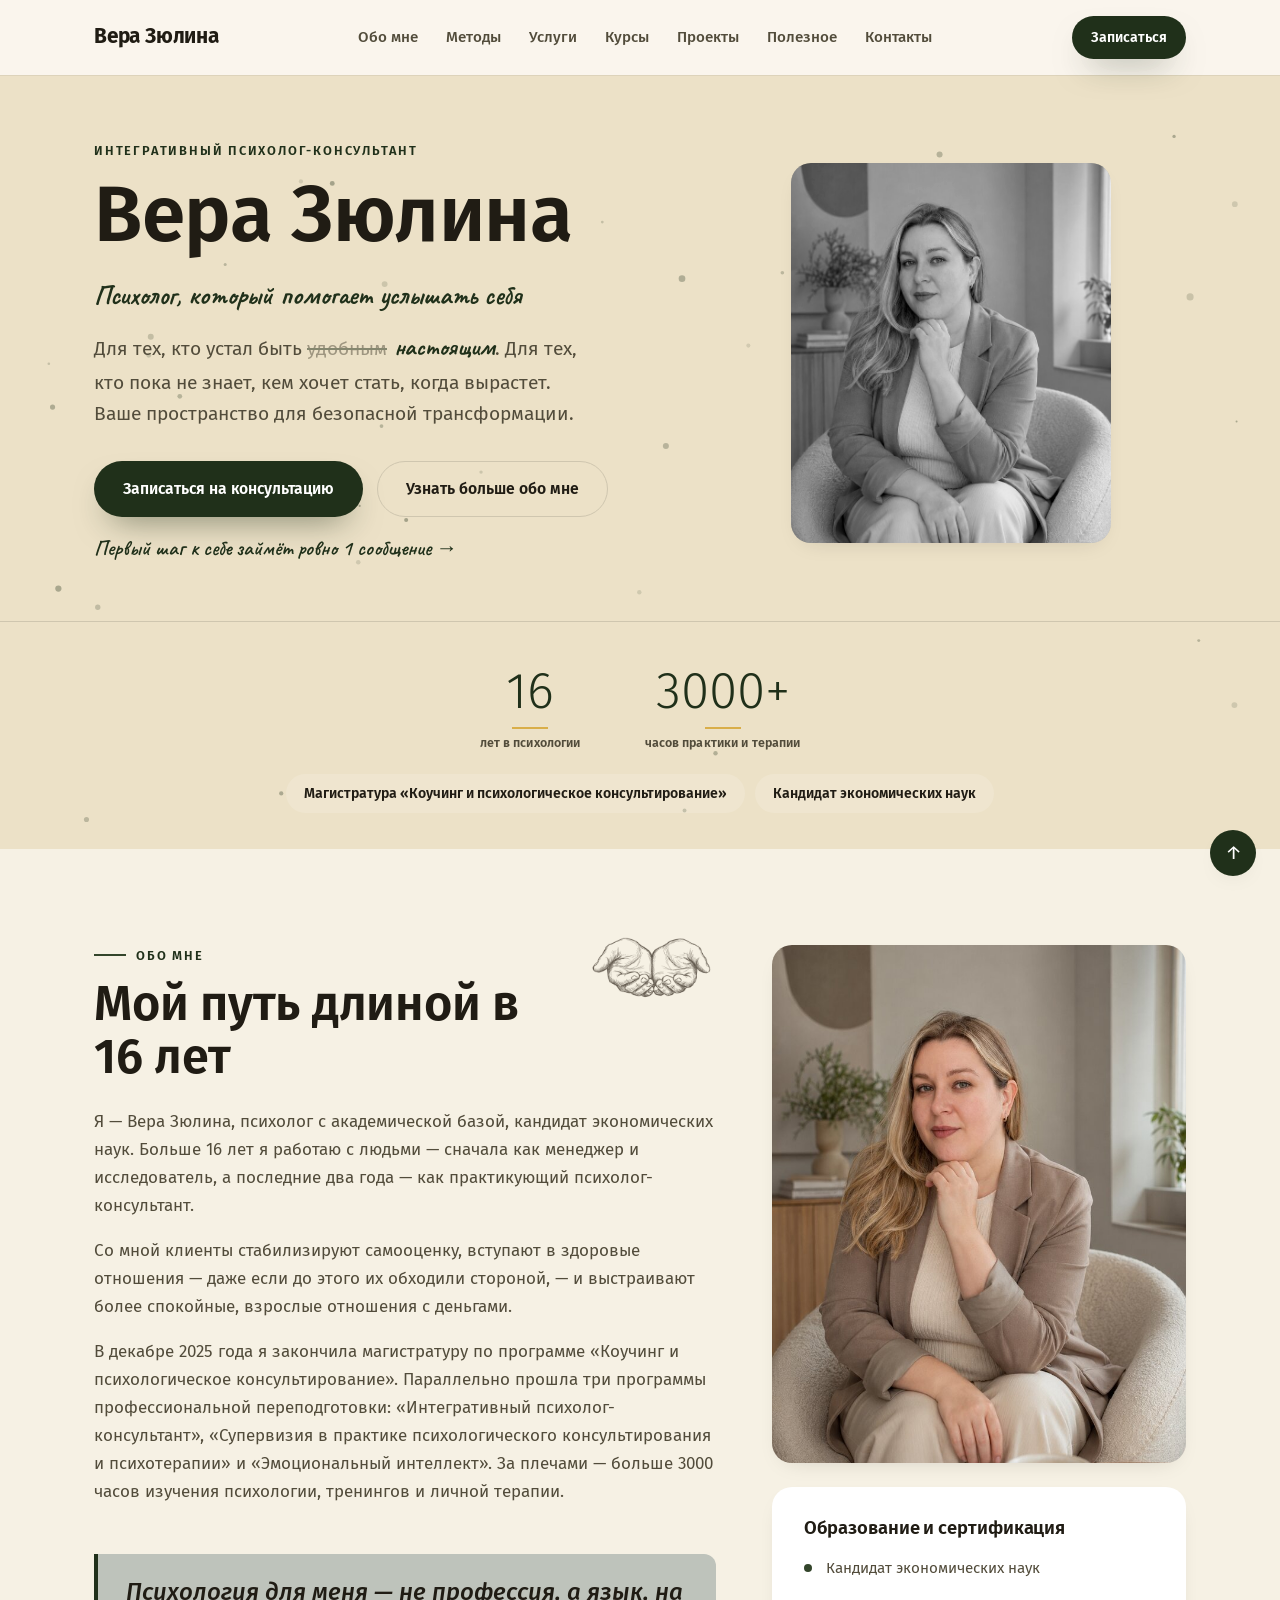
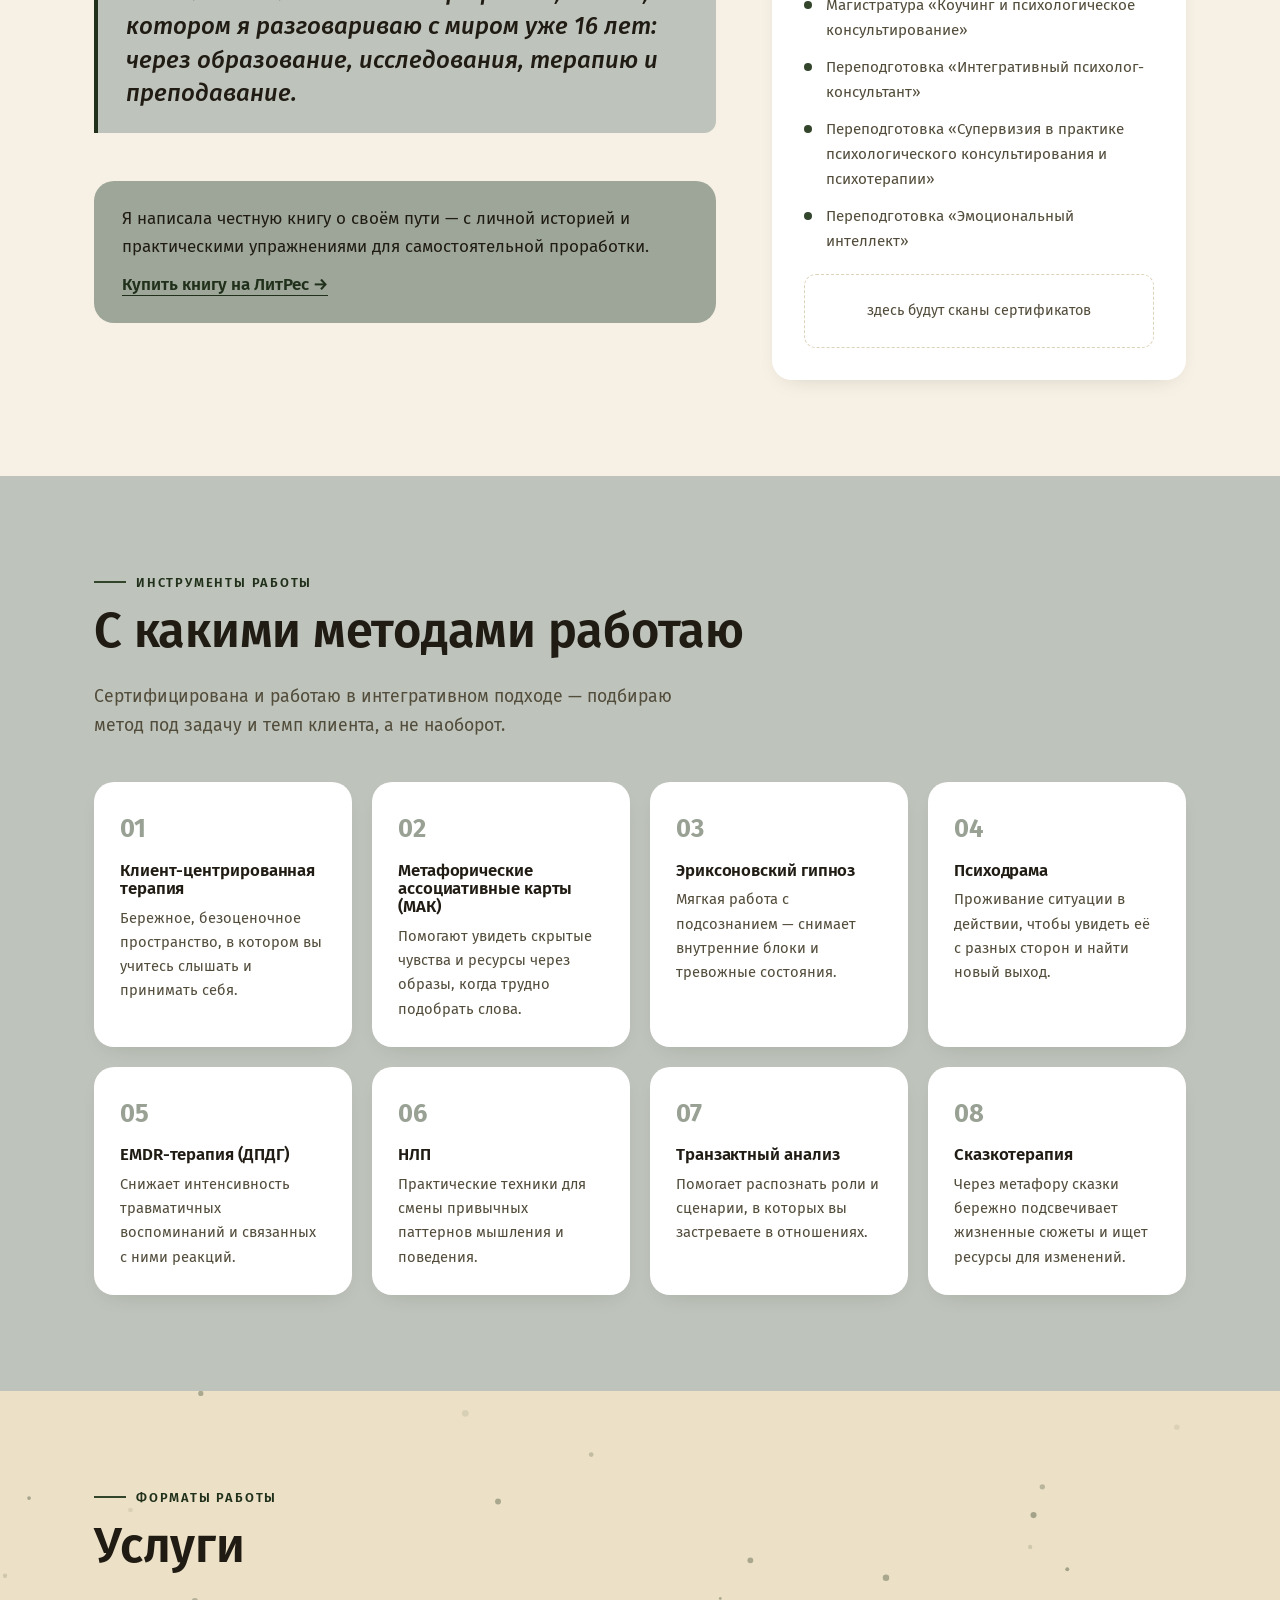
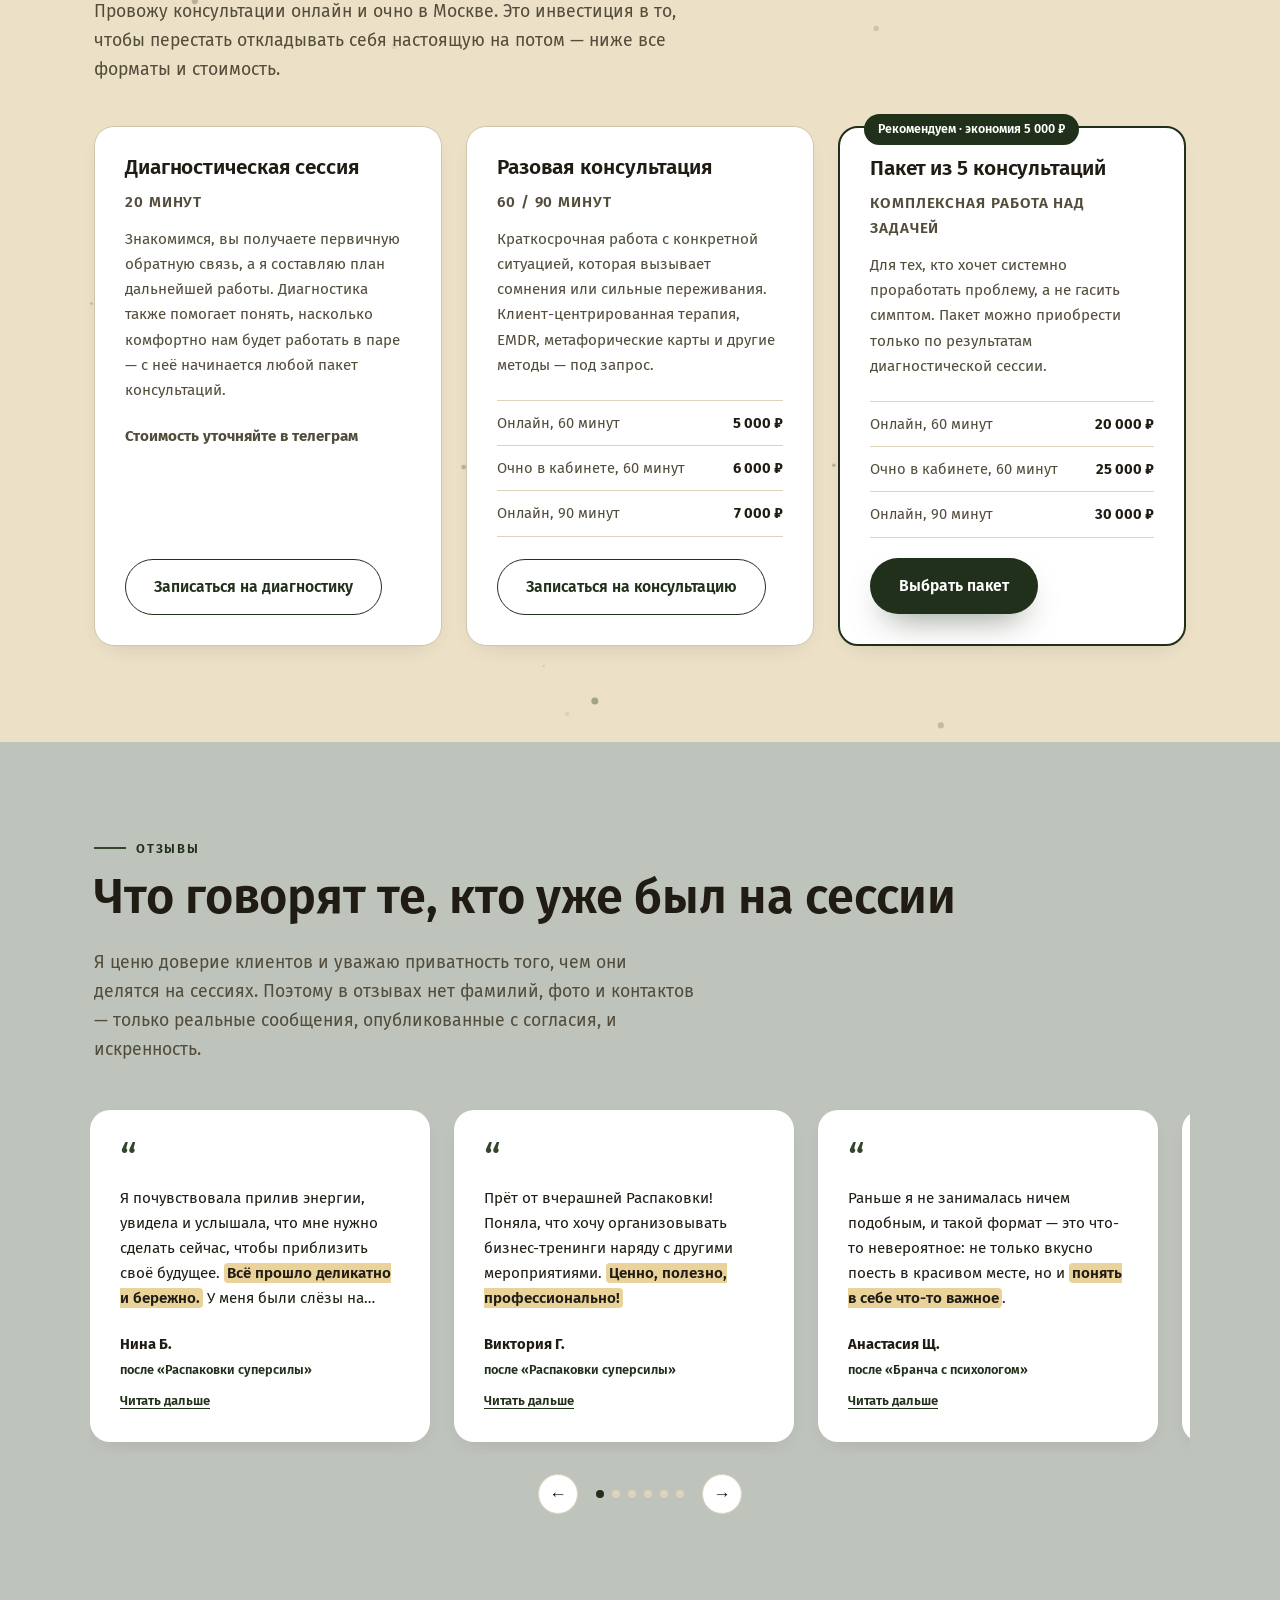
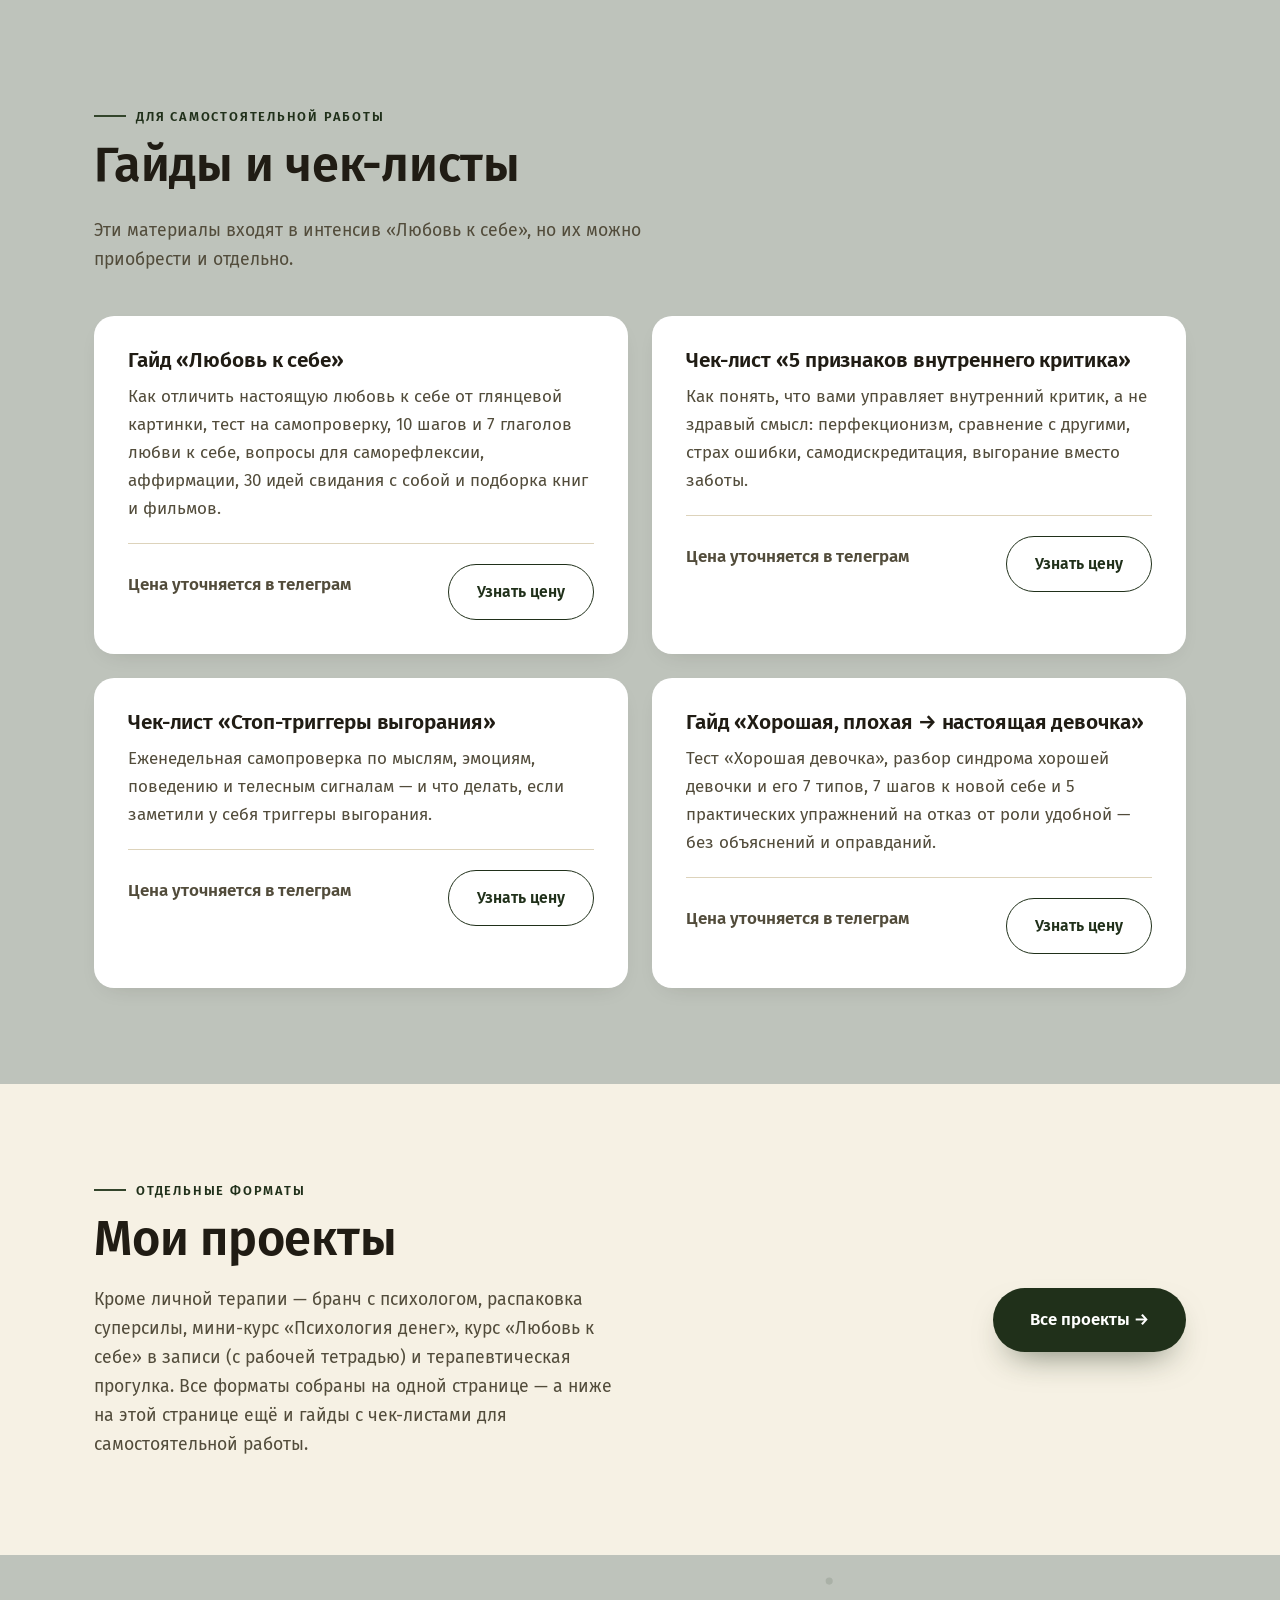
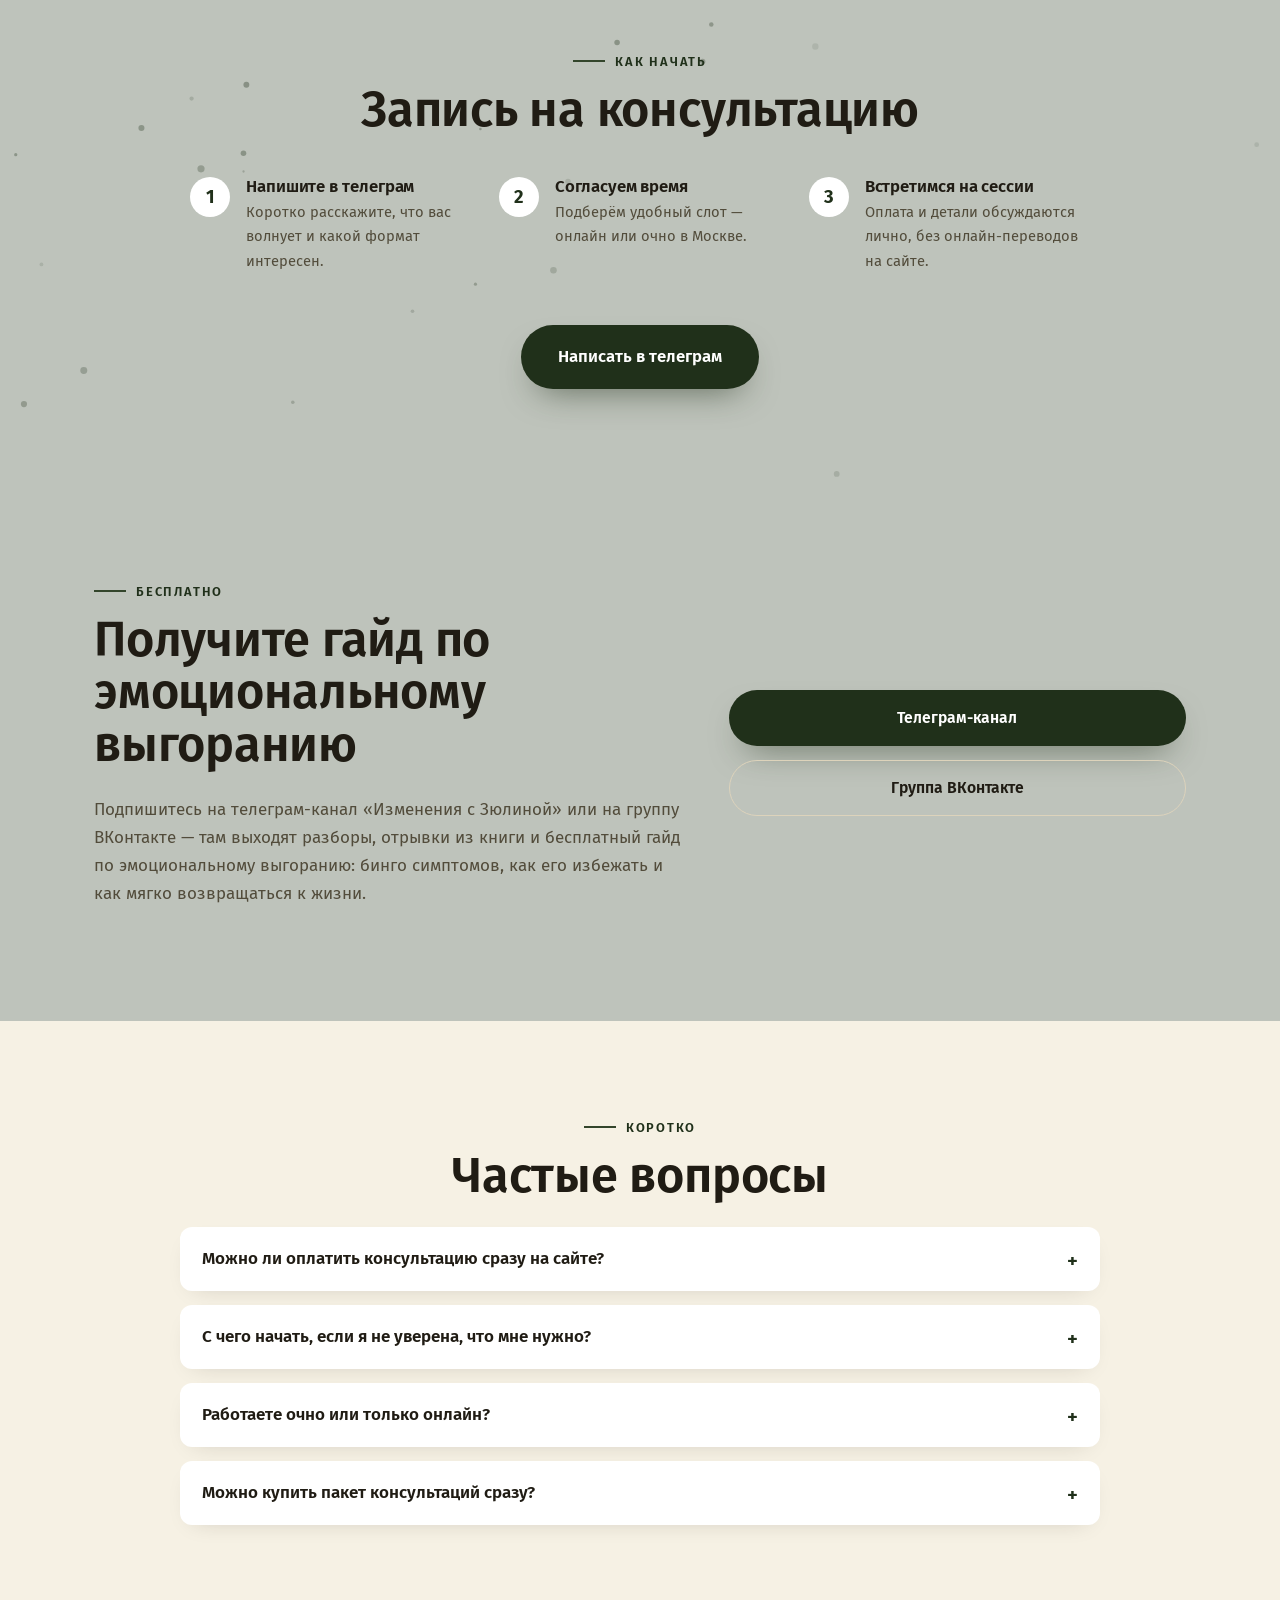
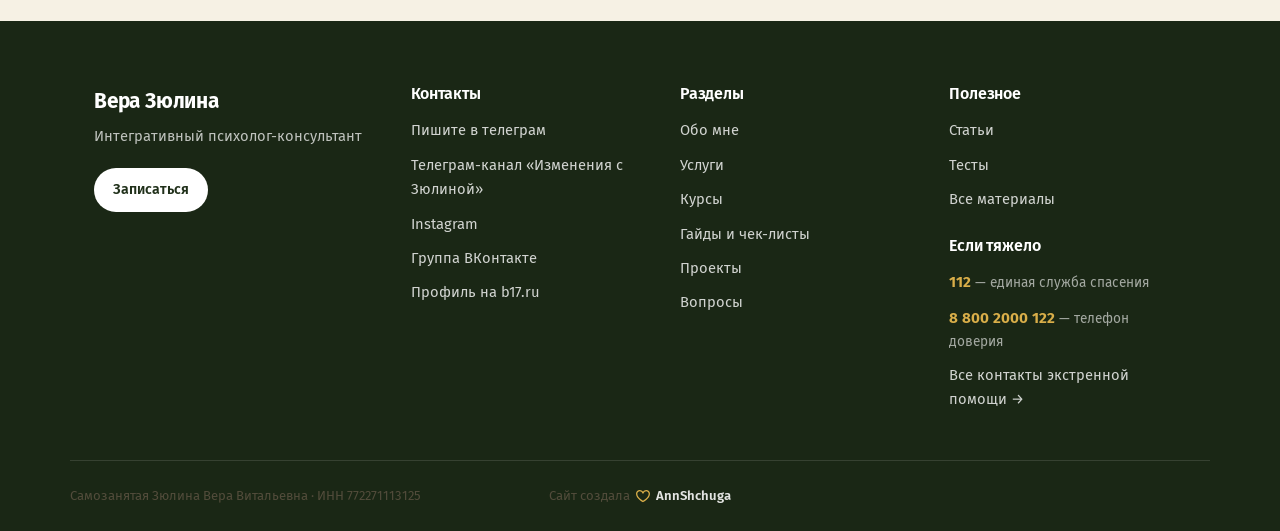
==== commit 8fe51921: "Switch sitewide typeface to Fira Sans; invert accent sections to light Replaces Cormorant Garamond +" ====
--- a/index.html
+++ b/index.html
@@ -20,7 +20,7 @@
 <link rel="icon" href="data:image/svg+xml,%3Csvg xmlns='http://www.w3.org/2000/svg' viewBox='0 0 64 64'%3E%3Ccircle cx='32' cy='32' r='32' fill='%23b9c2a7'/%3E%3Ctext x='32' y='42' font-family='Georgia,serif' font-size='26' fill='%233f3629' text-anchor='middle'%3E%D0%92%D0%97%3C/text%3E%3C/svg%3E">
 <link rel="preconnect" href="https://fonts.googleapis.com">
 <link rel="preconnect" href="https://fonts.gstatic.com" crossorigin>
-<link href="https://fonts.googleapis.com/css2?family=Cormorant+Garamond:ital,wght@0,400;0,500;0,600;0,700;1,400;1,500;1,600&family=Inter:wght@400;500;600;700;800&family=Caveat:wght@500;600;700&display=swap" rel="stylesheet">
+<link href="https://fonts.googleapis.com/css2?family=Fira+Sans:ital,wght@0,400;0,500;0,600;0,700;0,800;1,400;1,500;1,600&family=Caveat:wght@500;600;700&display=swap" rel="stylesheet">
 <link rel="stylesheet" href="css/style.css">
 <script type="application/ld+json">
 {
@@ -78,7 +78,7 @@
 <main id="main">
 
   <!-- HERO -->
-  <section class="hero hero-dark particle-bg">
+  <section class="hero hero-accent particle-bg">
     <div class="wrap hero-inner">
       <div class="hero-text">
         <p class="eyebrow">Интегративный психолог-консультант</p>
@@ -230,7 +230,7 @@
   </section>
 
   <!-- SERVICES -->
-  <section class="section section-dark particle-bg" id="services">
+  <section class="section section-accent particle-bg" id="services">
     <div class="wrap">
       <p class="section-eyebrow">Форматы работы</p>
       <h2>Услуги</h2>
--- a/css/style.css
+++ b/css/style.css
@@ -16,8 +16,8 @@
   --line: #ddd3bb;
   --white: #ffffff;
 
-  --font-display: 'Cormorant Garamond', Georgia, 'Times New Roman', serif;
-  --font-body: 'Inter', -apple-system, BlinkMacSystemFont, 'Segoe UI', sans-serif;
+  --font-display: 'Fira Sans', -apple-system, BlinkMacSystemFont, 'Segoe UI', sans-serif;
+  --font-body: 'Fira Sans', -apple-system, BlinkMacSystemFont, 'Segoe UI', sans-serif;
   --font-accent: 'Caveat', cursive;
 
   /* Crisper, smaller radius scale — cards read as tight rectangles with
@@ -76,7 +76,7 @@
 h2{ font-size: clamp(2.1rem, 3.8vw, 3.1rem); }
 h3{ font-size: 1.3rem; }
 
-/* The system's signature move: one word in a heading set in italic serif
+/* The system's signature move: one word in a heading set in italic
    for editorial emphasis — pairs with the roman weight around it. */
 em.accent-italic{
   font-style: italic;
@@ -331,7 +331,10 @@
   white-space: nowrap;
 }
 
-/* ---------- Dark sections w/ drifting particle accent ---------- */
+/* ---------- Light "editorial" sections w/ drifting particle accent ----------
+   Reference (Bortnyak) runs these black bg / white text / orange accent;
+   per brief we invert the whole scheme into our own palette:
+   black→light surface, white→ink text, orange→sage-deep (green). */
 .particle-bg{ position:relative; }
 .particle-canvas{
   position:absolute; inset:0;
@@ -340,31 +343,29 @@
   z-index:0;
 }
 
-.hero-dark{
+.hero-accent{
   position:relative;
-  background: var(--ink);
+  background: var(--beige);
+  color: var(--ink);
+  overflow:hidden;
+}
+.hero-accent .hero-inner,
+.hero-accent .trust-strip{ position:relative; z-index:1; }
+.hero-accent .eyebrow{ color: var(--sage-deep); }
+.hero-accent .hero-subtitle{ color: var(--sage-deep); }
+.hero-accent .hero-lead{ color: var(--ink-soft); }
+.hero-accent .word-strike{ text-decoration-color: var(--sage-deep); }
+.hero-accent .word-handwritten{ color: var(--sage-deep); }
+.hero-accent .hero-micro{ color: var(--sage-deep); }
+.hero-accent .btn-primary{
+  background: var(--sage-deep);
   color: #fff;
-  overflow:hidden;
-}
-.hero-dark .hero-inner,
-.hero-dark .trust-strip{ position:relative; z-index:1; }
-.hero-dark .eyebrow{ color: var(--butter); }
-.hero-dark .hero-subtitle{ color: var(--butter); }
-.hero-dark .hero-lead{ color: rgba(255,255,255,0.78); }
-.hero-dark .word-strike{ text-decoration-color: var(--butter); }
-.hero-dark .word-handwritten{ color: var(--butter); }
-.hero-dark .hero-micro{ color: var(--butter); }
-.hero-dark .btn-primary{
-  background: var(--butter);
-  color: var(--ink);
-  box-shadow: 0 16px 34px -16px rgba(217, 174, 73, 0.45);
-}
-.hero-dark .btn-primary:hover{ filter: brightness(1.06); }
-.hero-dark .btn-ghost{ color:#fff; border-color: rgba(255,255,255,0.35); }
-.hero-dark .btn-ghost:hover{ background: rgba(255,255,255,0.1); }
-.hero-dark .hero-photo-frame{
-  box-shadow: 0 20px 50px -20px rgba(0,0,0,0.6);
-  border: 1px solid rgba(255,255,255,0.08);
+  box-shadow: var(--cta-shadow);
+}
+.hero-accent .btn-ghost{ color: var(--ink); border-color: var(--beige-deep); }
+.hero-accent .btn-ghost:hover{ background: var(--cream); }
+.hero-accent .hero-photo-frame{
+  box-shadow: var(--shadow);
 }
 .hero-photo-bw{
   filter: grayscale(1) contrast(1.05);
@@ -373,31 +374,31 @@
 /* "Обо мне в цифрах" treatment — thin oversized numbers, no card chrome.
    Only the two real numeric facts get the big-number style; credentials
    stay as plain pills since they aren't numbers. */
-.hero-dark .trust-strip{
+.hero-accent .trust-strip{
   background: transparent;
-  border-top: 1px solid rgba(255,255,255,0.12);
+  border-top: 1px solid var(--beige-deep);
   padding: 44px 0 36px;
 }
-.hero-dark .trust-inner{ column-gap: 64px; }
-.hero-dark .stat-item{ background: none; padding: 0; }
-.hero-dark .stat-num{
+.hero-accent .trust-inner{ column-gap: 64px; }
+.hero-accent .stat-item{ background: none; padding: 0; }
+.hero-accent .stat-num{
   font-weight: 300;
   font-size: 3.2rem;
-  color: var(--butter);
+  color: var(--sage-deep);
   position:relative;
   padding-bottom: 12px;
 }
-.hero-dark .stat-num::after{
+.hero-accent .stat-num::after{
   content:'';
   position:absolute; left:50%; bottom:0;
   transform: translateX(-50%);
   width: 36px; height:2px;
   background: var(--butter);
 }
-.hero-dark .trust-inner span.stat-label{ color: rgba(255,255,255,0.72); }
-.hero-dark .trust-credentials span{
-  background: rgba(255,255,255,0.08);
-  color: rgba(255,255,255,0.85);
+.hero-accent .trust-inner span.stat-label{ color: var(--ink-soft); }
+.hero-accent .trust-credentials span{
+  background: var(--cream);
+  color: var(--ink);
 }
 
 .hero-solo .hero-inner{
@@ -571,47 +572,46 @@
 .method-card h3{ font-size: 1.05rem; margin-bottom: 0.5em; }
 .method-card p{ font-size: 0.92rem; margin: 0; }
 
-/* ---------- Dark section shell (services pricing, reference-inspired) ---------- */
-.section-dark{
+/* ---------- Light section shell (services pricing, reference-inspired) ---------- */
+.section-accent{
   position:relative;
-  background: var(--ink);
-  color:#fff;
+  background: var(--beige);
+  color: var(--ink);
   overflow:hidden;
 }
-.section-dark .wrap{ position:relative; z-index:1; }
-.section-dark .section-eyebrow{ color: rgba(255,255,255,0.72); }
-.section-dark .section-eyebrow::before{ background: var(--butter); }
-.section-dark h2{ color: #fff; }
-.section-dark .section-lead{ color: rgba(255,255,255,0.7); }
-
-.section-dark .service-card{
-  background: rgba(255,255,255,0.04);
-  border: 1px solid rgba(255,255,255,0.09);
-  box-shadow: none;
-}
-.section-dark .service-card.featured{ border-color: var(--butter); }
-.section-dark .badge{ background: var(--butter); color: var(--ink); }
-.section-dark .service-meta{ color: rgba(255,255,255,0.55); }
-.section-dark .service-card h3{ color: #fff; }
-.section-dark .service-card p{ color: rgba(255,255,255,0.72); }
-.section-dark .price-list{ border-top-color: rgba(255,255,255,0.12); }
-.section-dark .price-list li{ border-bottom-color: rgba(255,255,255,0.12); }
-.section-dark .price-list li span{ color: rgba(255,255,255,0.6); }
-.section-dark .price-list li strong{ color: var(--butter); }
-.section-dark .service-price{ color: var(--butter); font-weight: 700; }
-.section-dark .service-price-accent{ color: var(--butter); }
-.section-dark .btn-outline{
+.section-accent .wrap{ position:relative; z-index:1; }
+.section-accent .section-eyebrow{ color: var(--sage-deep); }
+.section-accent .section-eyebrow::before{ background: var(--sage); }
+.section-accent h2{ color: var(--ink); }
+.section-accent .section-lead{ color: var(--ink-soft); }
+
+.section-accent .service-card{
+  background: var(--white);
+  border: 1px solid var(--beige-deep);
+  box-shadow: var(--shadow);
+}
+.section-accent .service-card.featured{ border-color: var(--sage-deep); }
+.section-accent .badge{ background: var(--sage-deep); color: #fff; }
+.section-accent .service-meta{ color: var(--sage-deep); }
+.section-accent .service-card h3{ color: var(--ink); }
+.section-accent .service-card p{ color: var(--ink-soft); }
+.section-accent .price-list{ border-top-color: var(--line); }
+.section-accent .price-list li{ border-bottom-color: var(--line); }
+.section-accent .price-list li span{ color: var(--ink-soft); }
+.section-accent .price-list li strong{ color: var(--ink); }
+.section-accent .service-price{ color: var(--sage-deep); font-weight: 700; }
+.section-accent .service-price-accent{ color: var(--sage-deep); }
+.section-accent .btn-outline{
   background: transparent;
-  color: var(--butter);
-  border-color: var(--butter);
-}
-.section-dark .btn-outline:hover{ background: var(--butter); color: var(--ink); }
-.section-dark .btn-primary{
-  background: var(--butter);
-  color: var(--ink);
-  box-shadow: 0 16px 34px -16px rgba(217, 174, 73, 0.45);
-}
-.section-dark .btn-primary:hover{ filter: brightness(1.06); }
+  color: var(--sage-deep);
+  border-color: var(--sage-deep);
+}
+.section-accent .btn-outline:hover{ background: var(--sage-deep); color: #fff; }
+.section-accent .btn-primary{
+  background: var(--sage-deep);
+  color: #fff;
+  box-shadow: var(--cta-shadow);
+}
 
 /* ---------- Services ---------- */
 .services-grid{
@@ -830,19 +830,18 @@
 /* ---------- Booking ---------- */
 .booking-section{
   position:relative;
-  background: var(--ink);
+  background: var(--wash);
+  color: var(--ink);
+  overflow:hidden;
+}
+.booking-section .wrap{ position:relative; z-index:1; }
+.booking-section .section-eyebrow{ color: var(--sage-deep); }
+.booking-section h2{ color: var(--ink); }
+.booking-section .btn-primary{
+  background: var(--sage-deep);
   color: #fff;
-  overflow:hidden;
-}
-.booking-section .wrap{ position:relative; z-index:1; }
-.booking-section .section-eyebrow{ color: rgba(255,255,255,0.8); }
-.booking-section h2{ color: #fff; }
-.booking-section .btn-primary{
-  background: var(--butter);
-  color: var(--ink);
-  box-shadow: 0 16px 34px -16px rgba(217, 174, 73, 0.45);
-}
-.booking-section .btn-primary:hover{ filter: brightness(1.06); }
+  box-shadow: var(--cta-shadow);
+}
 .booking-inner{ text-align:center; }
 .booking-inner .btn-large{ margin-top: 12px; }
 
@@ -857,14 +856,14 @@
   flex-shrink:0;
   width: 40px; height: 40px;
   border-radius: 50%;
-  background: rgba(217, 174, 73, 0.18);
-  color: var(--butter);
+  background: var(--white);
+  color: var(--sage-deep);
   display:flex; align-items:center; justify-content:center;
   font-family: var(--font-display);
   font-weight: 700; font-size: 1.15rem;
 }
-.steps h3{ color:#fff; font-size: 1.05rem; margin-bottom: 0.3em; }
-.steps p{ color: rgba(255,255,255,0.82); font-size: 0.92rem; margin:0; }
+.steps h3{ color: var(--ink); font-size: 1.05rem; margin-bottom: 0.3em; }
+.steps p{ color: var(--ink-soft); font-size: 0.92rem; margin:0; }
 
 /* ---------- Lead magnet ---------- */
 .lead-magnet-inner{
